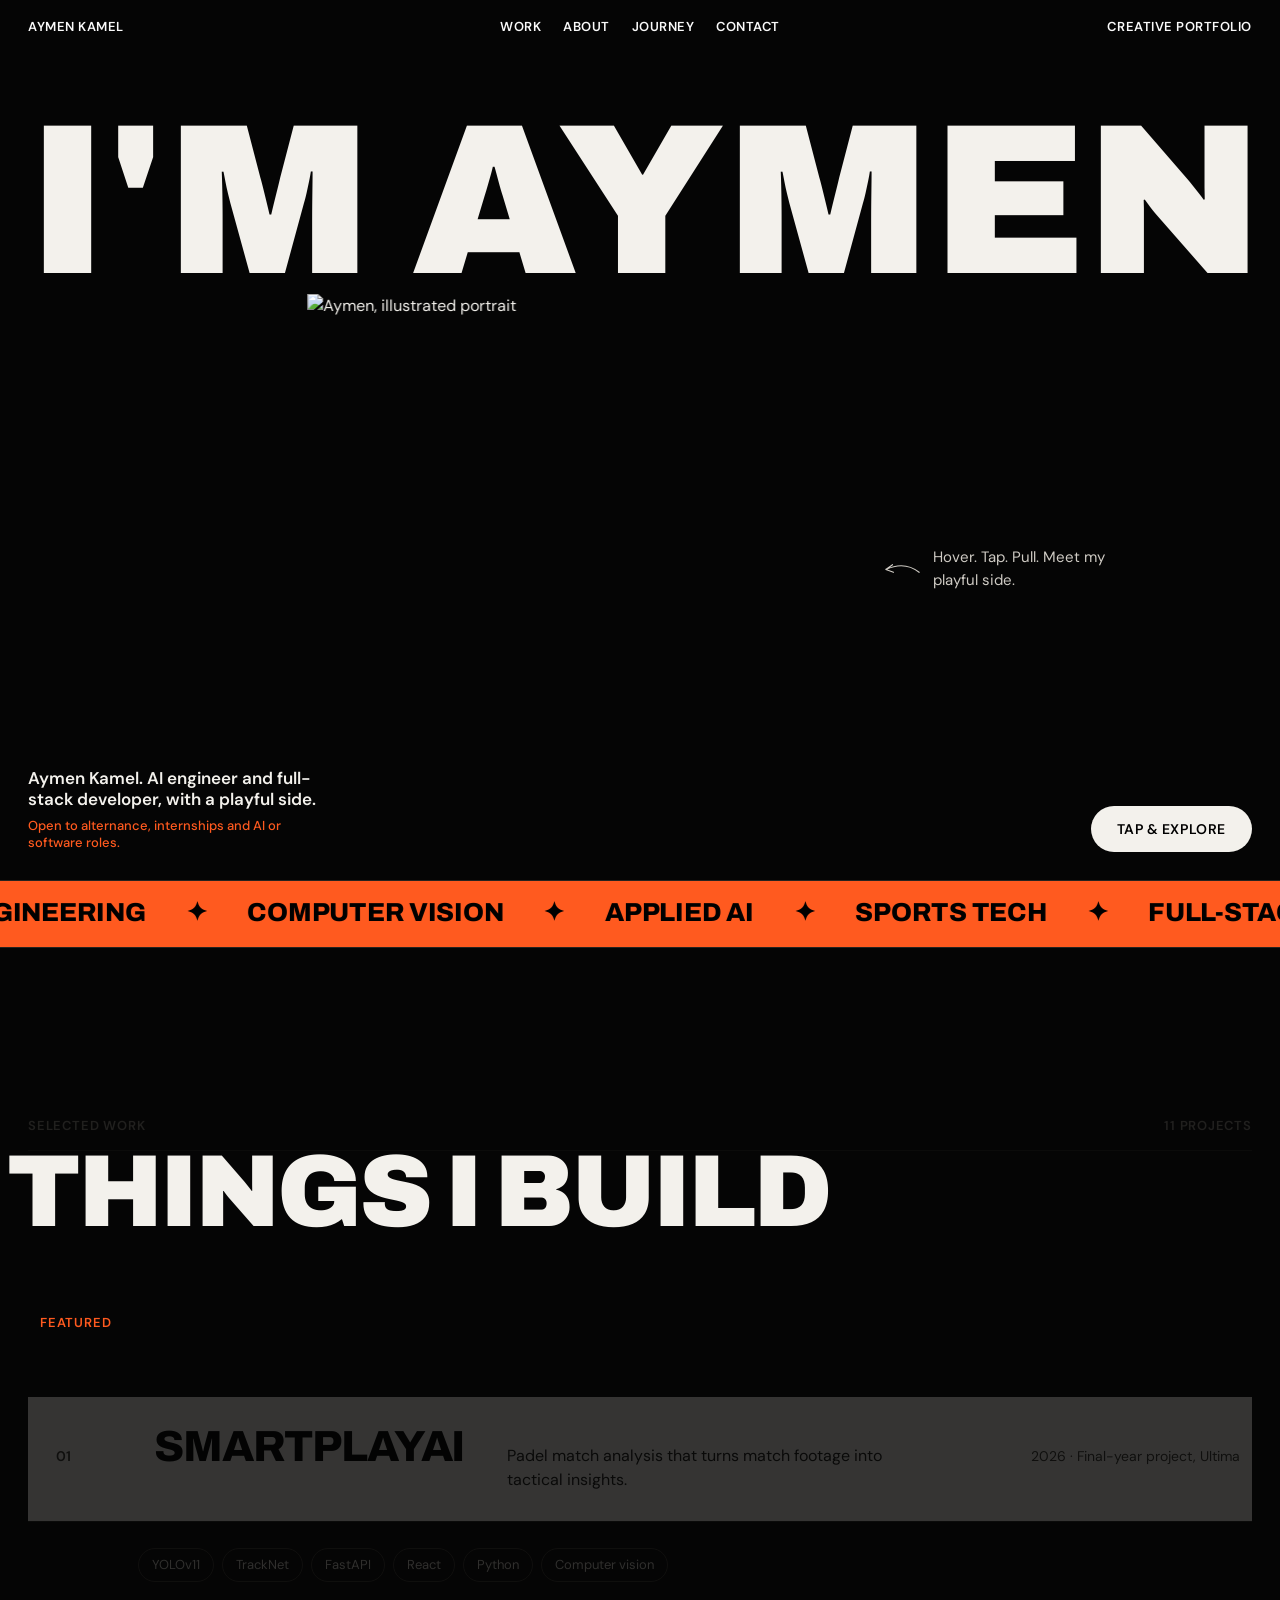
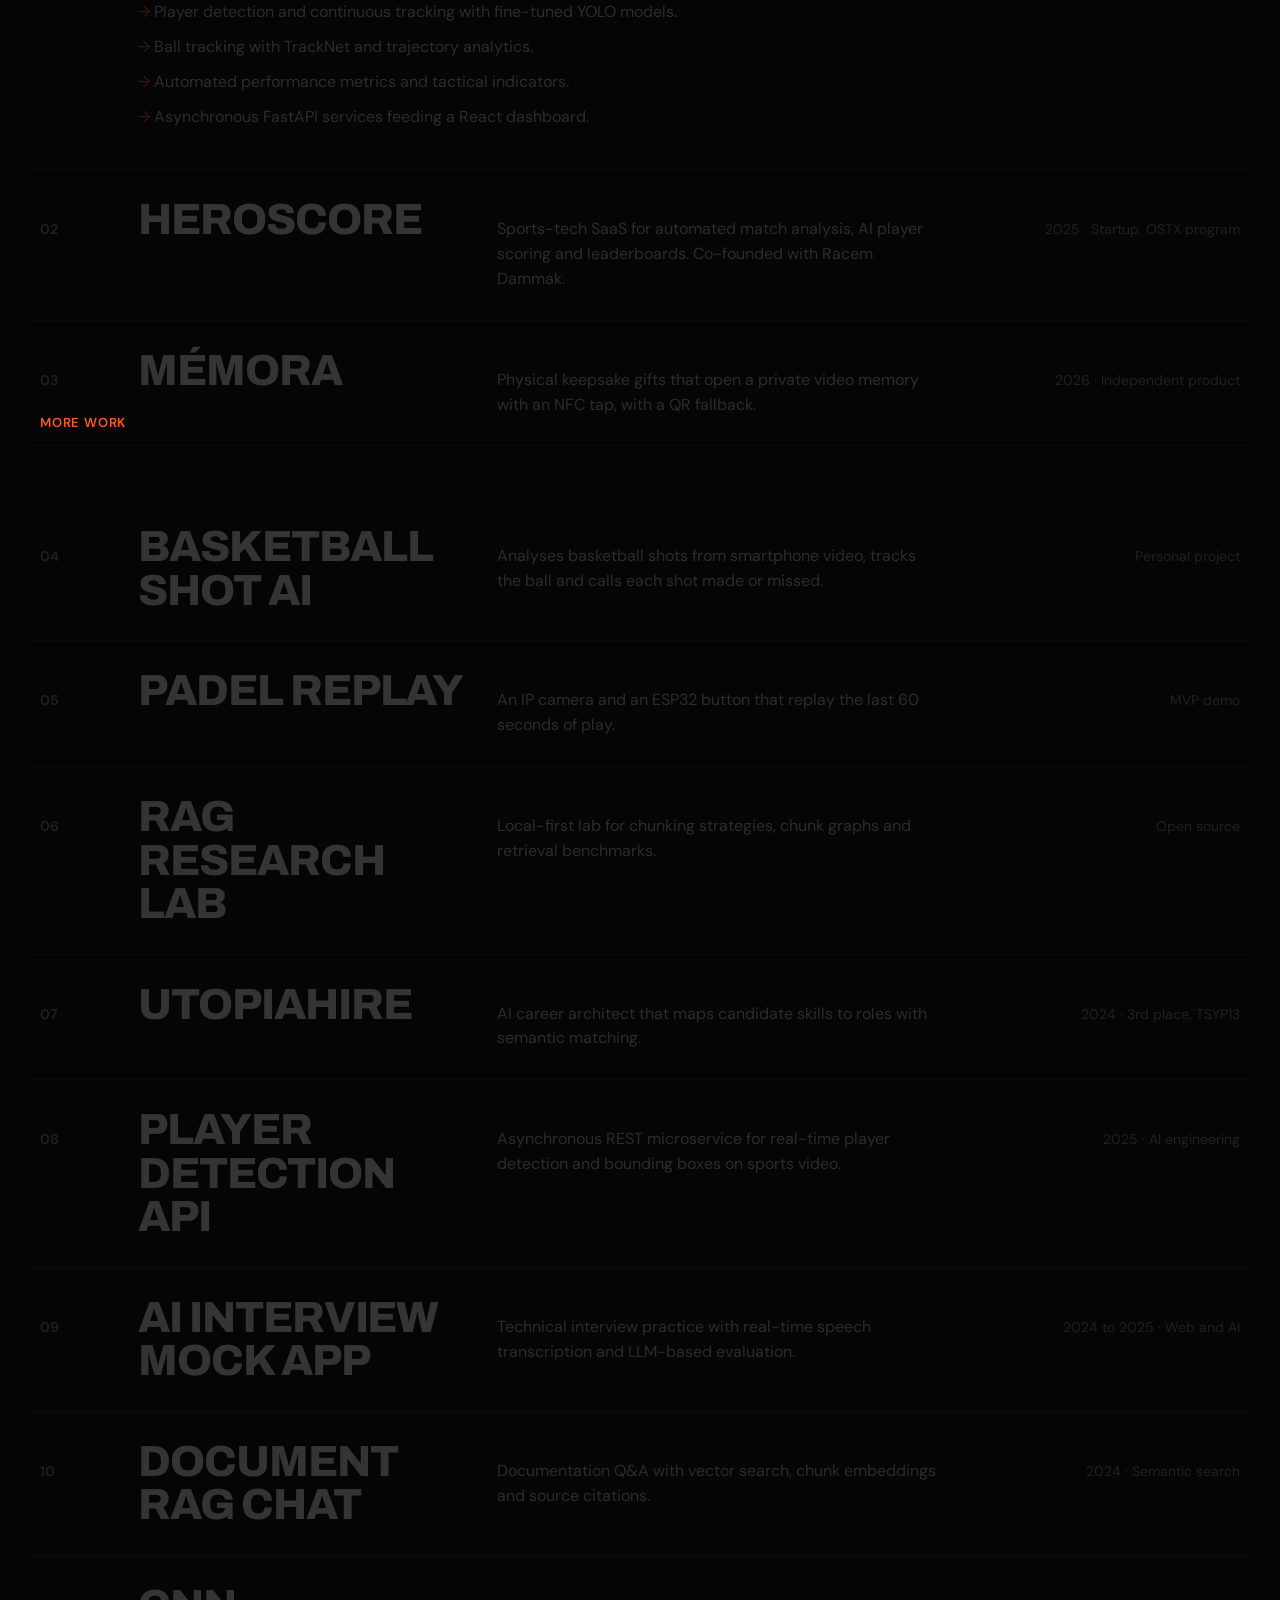
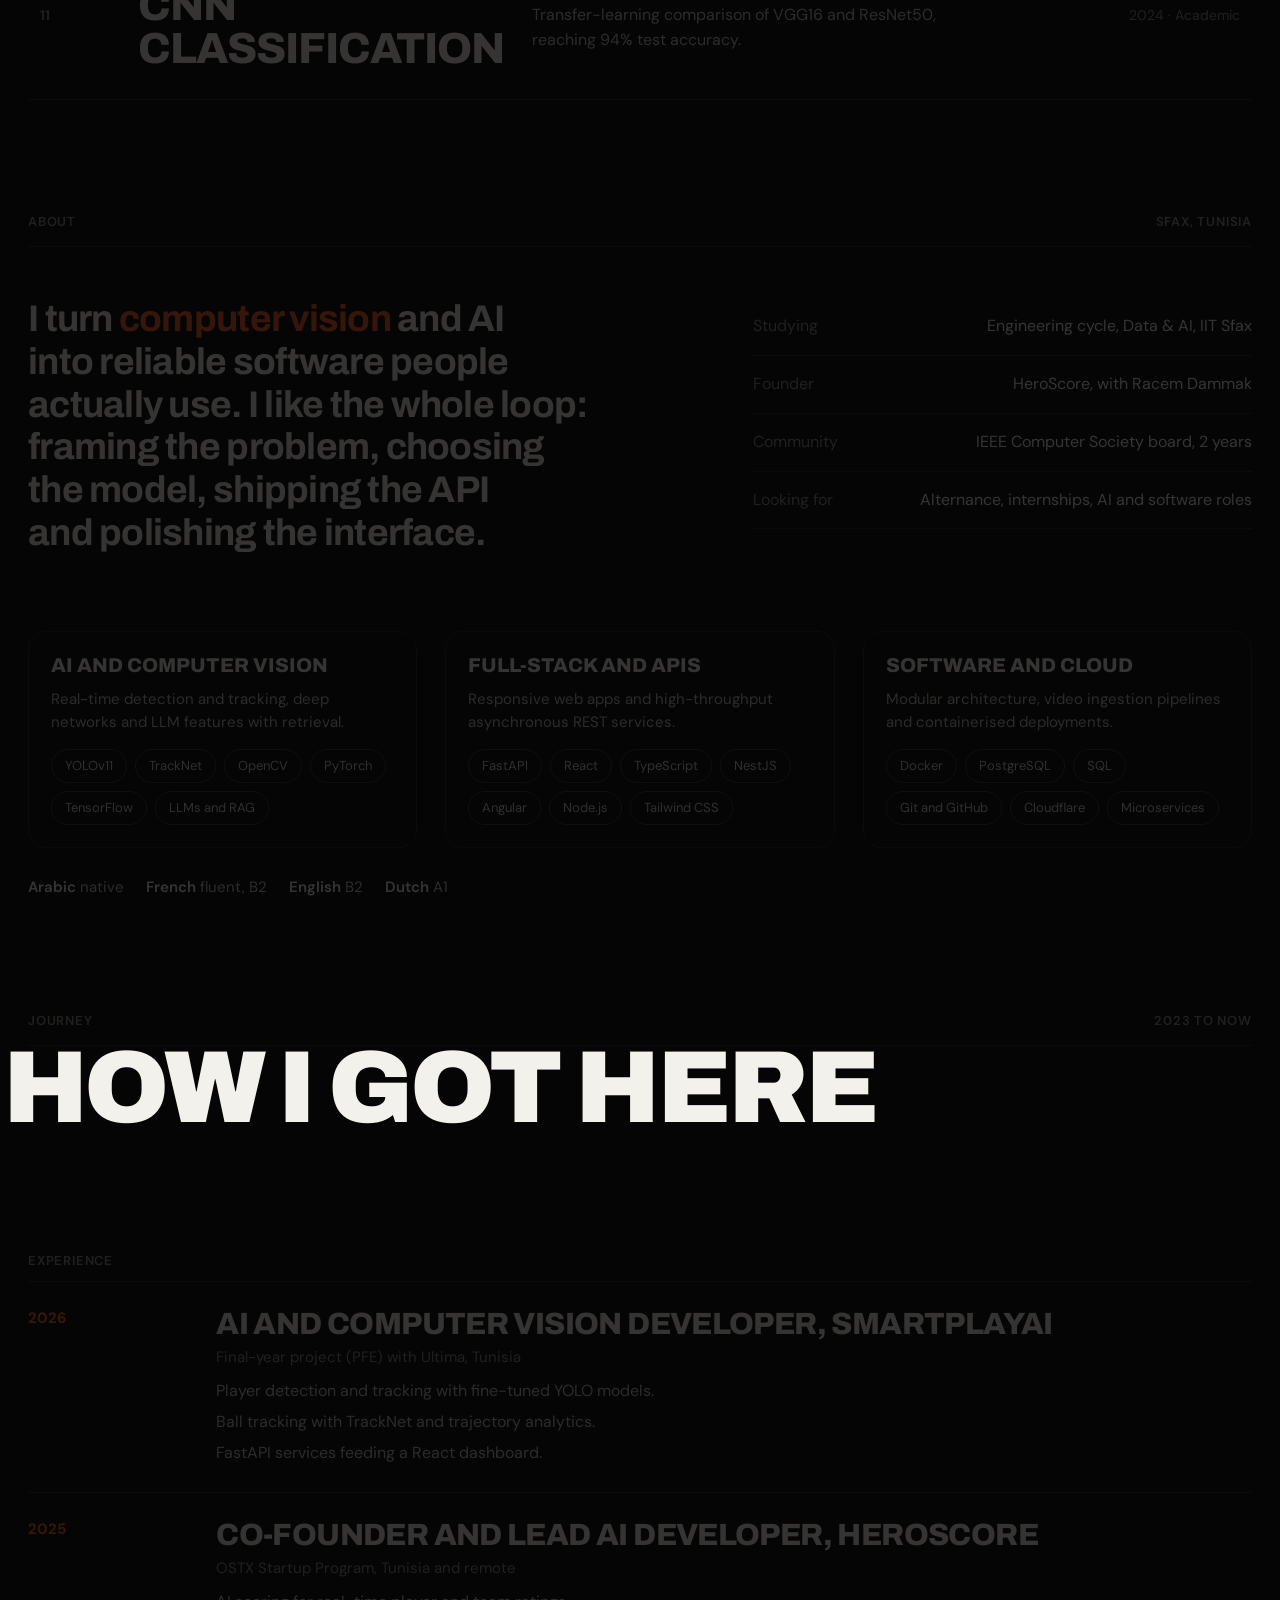
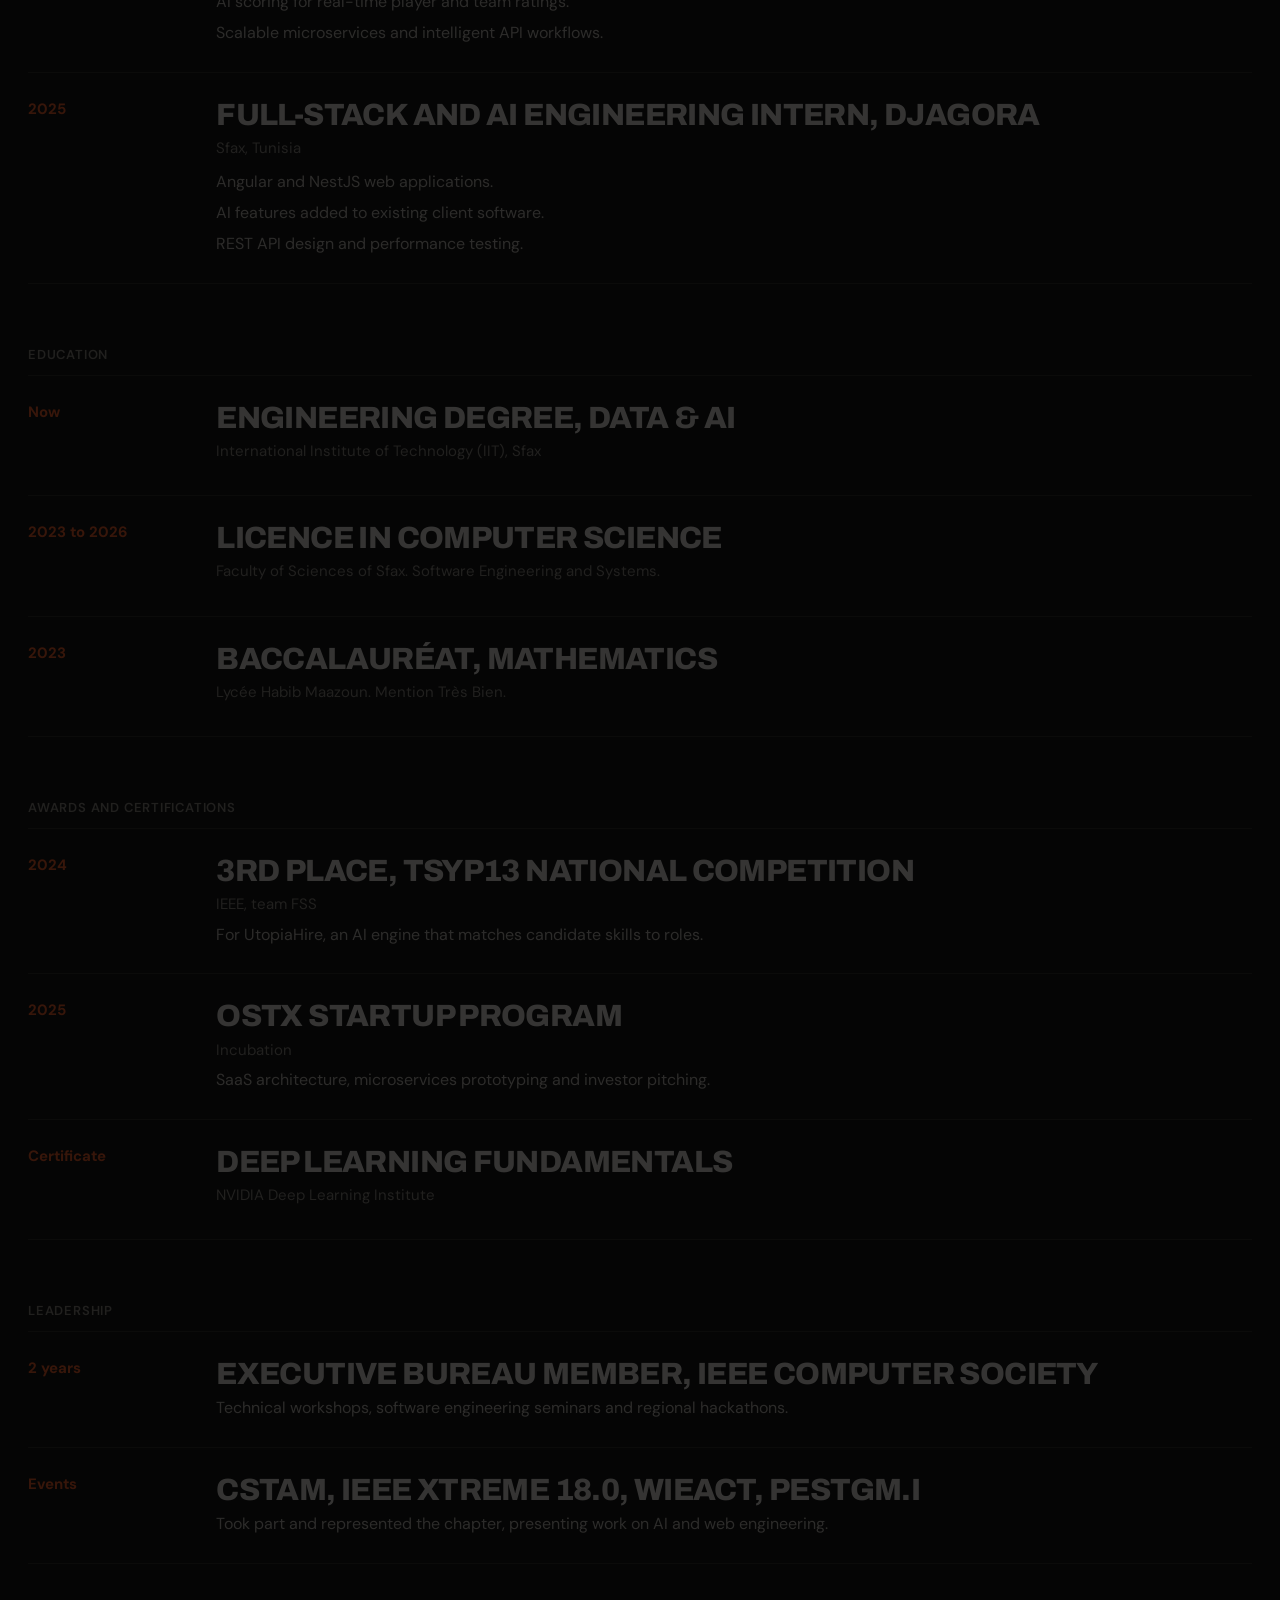
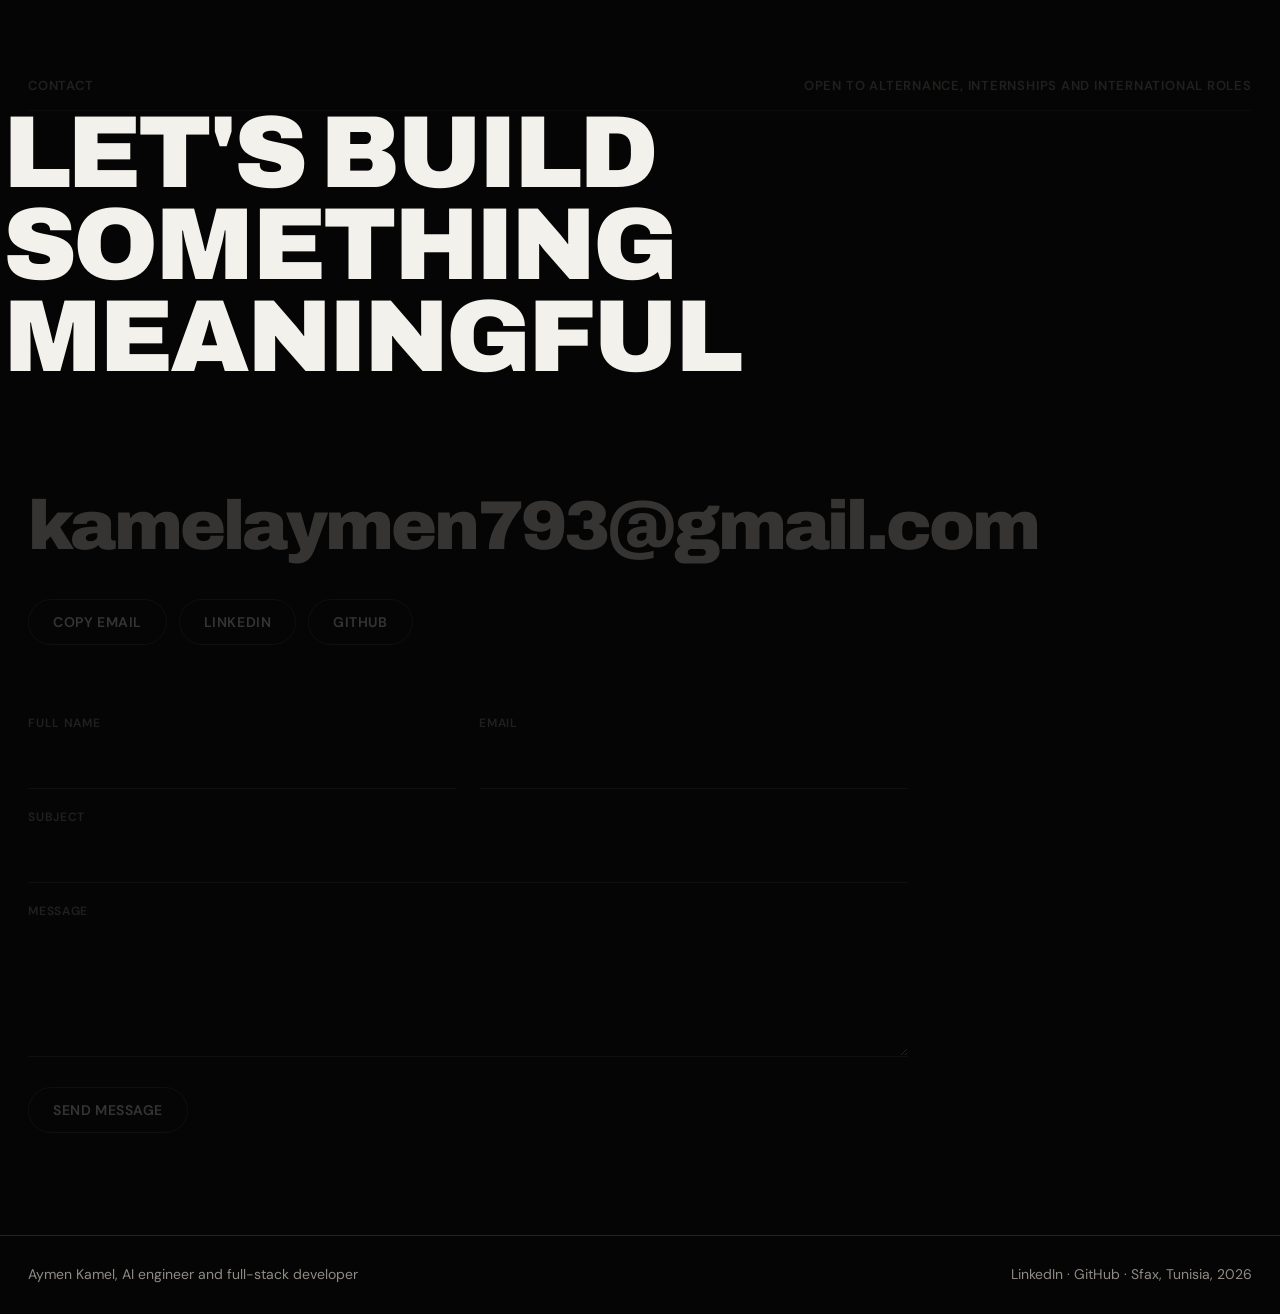
==== src/index.template.html @ 29ed162a "Add portfolio site: template, built index, assets Co-Authored-By: Claude Haiku 5.5 <noreply@anthropi" ====
<!DOCTYPE html>
<html lang="en">
<head>
<meta charset="utf-8">
<meta name="viewport" content="width=device-width, initial-scale=1">
<title>Aymen Kamel | AI Engineer and Full-Stack Developer</title>
<meta name="description" content="Aymen Kamel is an AI engineer and full-stack developer in Sfax, Tunisia. He builds computer vision systems for sport (YOLOv11, TrackNet, FastAPI) and co-founded HeroScore.">
<meta name="author" content="Aymen Kamel">
<meta name="theme-color" content="#050505">
<link rel="canonical" href="https://aymenkamel.netlify.app/">
<link rel="icon" type="image/png" href="favicon.png">
<link rel="apple-touch-icon" href="apple-touch-icon.png">
<meta property="og:type" content="website">
<meta property="og:site_name" content="Aymen Kamel">
<meta property="og:title" content="Aymen Kamel | AI Engineer and Full-Stack Developer">
<meta property="og:description" content="Computer vision and AI for sport, shipped as real software. SmartPlayAI, HeroScore, MÉMORA and more.">
<meta property="og:url" content="https://aymenkamel.netlify.app/">
<meta property="og:image" content="https://aymenkamel.netlify.app/assets/og.png">
<meta property="og:image:width" content="1200">
<meta property="og:image:height" content="630">
<meta name="twitter:card" content="summary_large_image">
<meta name="twitter:title" content="Aymen Kamel | AI Engineer and Full-Stack Developer">
<meta name="twitter:description" content="Computer vision and AI for sport, shipped as real software.">
<meta name="twitter:image" content="https://aymenkamel.netlify.app/assets/og.png">
<script type="application/ld+json">
{"@context":"https://schema.org","@type":"Person","name":"Aymen Kamel","url":"https://aymenkamel.netlify.app/","jobTitle":"AI Engineer and Full-Stack Developer","email":"kamelaymen793@gmail.com","address":{"@type":"PostalAddress","addressLocality":"Sfax","addressCountry":"TN"},"alumniOf":[{"@type":"CollegeOrUniversity","name":"International Institute of Technology, Sfax"},{"@type":"CollegeOrUniversity","name":"Faculty of Sciences of Sfax"}],"knowsAbout":["Computer vision","Deep learning","YOLO","Retrieval-augmented generation","FastAPI","React"],"sameAs":["https://github.com/aymen-kamel","https://www.linkedin.com/in/aymen-kamel-b135a3301/"]}
</script>
<link rel="preconnect" href="https://fonts.googleapis.com">
<link rel="preconnect" href="https://fonts.gstatic.com" crossorigin>
<link href="https://fonts.googleapis.com/css2?family=Archivo:wdth,wght@75..125,100..900&family=DM+Sans:wght@400;500;600&display=swap" rel="stylesheet">
<style>
/* Layout idea: one black stage. Giant name pinned to the top, portrait overlapping it and reacting to the pointer, then hard-ruled editorial rows below. */
:root{
  --bg:#050505;
  --fg:#f3f1ec;
  --mute:#8f8b84;
  --line:#25231f;
  --accent:#ff5a1f;
  --display:'Archivo','Helvetica Neue',Arial,sans-serif;
  --body:'DM Sans','Helvetica Neue',Arial,sans-serif;
  --gutter:clamp(16px,2.2vw,32px);
  color-scheme:dark;
}
*{box-sizing:border-box;margin:0;padding:0}
html{scroll-behavior:smooth;background:var(--bg)}
body{background:var(--bg);color:var(--fg);font-family:var(--body);font-size:16px;line-height:1.55;-webkit-font-smoothing:antialiased;overflow-x:hidden}
a{color:inherit;text-decoration:none}
:focus-visible{outline:2px solid var(--accent);outline-offset:3px}
::selection{background:var(--accent);color:#000}

/* top bar */
.top{position:fixed;inset:0 0 auto 0;z-index:20;display:grid;grid-template-columns:1fr auto 1fr;align-items:center;padding:20px var(--gutter);font:600 13px/1 var(--body);letter-spacing:.04em;text-transform:uppercase;mix-blend-mode:difference;color:#fff}
.top a:last-child{justify-self:end}
.top nav{display:flex;gap:22px}
.top a:hover{opacity:.6}

/* hero */
.hero{position:relative;height:clamp(620px,100svh,880px);overflow:hidden;touch-action:pan-y}
.mega{position:absolute;left:var(--gutter);right:var(--gutter);top:clamp(70px,13%,130px);z-index:1;font-family:var(--display);font-weight:900;font-stretch:100%;line-height:.82;letter-spacing:-.035em;white-space:nowrap;text-transform:uppercase;user-select:none}
.mega span{display:inline-block;font-size:15vw}
.stage{position:absolute;left:50%;bottom:-9%;z-index:2;width:clamp(340px,52vw,780px);aspect-ratio:1/1;transform:translateX(-50%);perspective:900px;cursor:grab}
.stage.dragging{cursor:grabbing}
.portrait{position:absolute;inset:0;transform-style:preserve-3d;will-change:transform;touch-action:none;transform-origin:50% 100%}
.portrait img{position:absolute;inset:0;width:100%;height:100%;object-fit:contain;object-position:center bottom;user-select:none;-webkit-user-drag:none;pointer-events:none;opacity:0}
.portrait img.on{opacity:1}
.portrait canvas{position:absolute;inset:0;width:100%;height:100%;pointer-events:none;display:none}
.portrait.gl canvas{display:block}
.portrait.gl img,.portrait.gl img.on{opacity:0}

.hint{position:absolute;z-index:3;left:calc(50% + clamp(150px,19vw,290px));top:62%;display:flex;gap:12px;align-items:center;color:#cfcbc4;font-size:15px;max-width:240px}
.hint svg{flex:none;width:38px;height:auto;stroke:#cfcbc4}
.tagline{position:absolute;z-index:3;left:var(--gutter);bottom:var(--gutter);max-width:300px;font:600 17px/1.25 var(--body)}
.cta{position:absolute;z-index:3;right:var(--gutter);bottom:var(--gutter);padding:16px 26px;border-radius:999px;background:var(--fg);color:#000;font:600 14px/1 var(--body);text-transform:uppercase;letter-spacing:.04em;transition:background .2s,transform .2s}
.cta:hover{background:var(--accent);transform:translateY(-2px)}


/* marquee */
.marquee{border-block:1px solid var(--line);overflow:hidden;white-space:nowrap;padding:18px 0;background:var(--accent);color:#000}
.marquee div{display:inline-flex;gap:40px;padding-right:40px;animation:slide 32s linear infinite;font:800 26px/1 var(--display);text-transform:uppercase;letter-spacing:-.01em}
.marquee i{font-style:normal}
@keyframes slide{to{transform:translateX(-50%)}}

/* sections */
section.block{padding:clamp(64px,9vw,130px) var(--gutter)}
.label{display:flex;justify-content:space-between;gap:20px;padding-bottom:18px;border-bottom:1px solid var(--line);font:600 13px/1 var(--body);letter-spacing:.06em;text-transform:uppercase;color:var(--mute)}
h2{font:900 clamp(40px,8vw,120px)/.9 var(--display);letter-spacing:-.03em;text-transform:uppercase;text-wrap:balance;margin:clamp(28px,4vw,56px) 0}

/* work */
.row{display:grid;grid-template-columns:70px 1.2fr 1.6fr 1fr;gap:var(--gutter);align-items:baseline;padding:28px 12px;border-bottom:1px solid var(--line);transition:background .25s,color .25s,padding .25s}
.row:hover{background:var(--fg);color:#000;padding-left:28px}
.row .n{font:600 14px var(--body);color:var(--mute);font-variant-numeric:tabular-nums}
.row:hover .n,.row:hover .tags{color:#3b3832}
.row h3{font:800 clamp(26px,3.4vw,52px)/1 var(--display);letter-spacing:-.025em;text-transform:uppercase}
.row p{color:#c8c4bc;max-width:52ch}
.row:hover p{color:#1b1a17}
.tags{color:var(--mute);font-size:14px;text-align:right}

/* about */
.about{display:grid;grid-template-columns:1.3fr 1fr;gap:clamp(32px,6vw,100px)}
.about .lead{font:700 clamp(24px,2.9vw,42px)/1.15 var(--display);letter-spacing:-.02em;text-wrap:balance}
.about .lead em{font-style:normal;color:var(--accent)}
.facts{display:grid;gap:0;align-content:start}
.facts div{display:flex;justify-content:space-between;gap:20px;padding:16px 0;border-bottom:1px solid var(--line)}
.facts dt{color:var(--mute)}
.facts dd{text-align:right}
.skills{display:grid;grid-template-columns:repeat(3,1fr);gap:var(--gutter);margin-top:clamp(40px,6vw,80px)}
.skill{padding:22px;border:1px solid var(--line);border-radius:18px;transition:border-color .2s,transform .2s}
.skill:hover{border-color:var(--accent);transform:translateY(-4px)}
.skill h4{font:800 20px/1.1 var(--display);text-transform:uppercase;margin-bottom:12px}
.skill ul{list-style:none;color:#c8c4bc;font-size:15px;display:grid;gap:4px}

/* timeline */
.tl div{display:grid;grid-template-columns:160px 1fr;gap:var(--gutter);padding:26px 0;border-bottom:1px solid var(--line)}
.tl time{font:700 15px var(--body);color:var(--accent)}
.tl h3{font:800 clamp(22px,2.4vw,34px)/1.05 var(--display);text-transform:uppercase;letter-spacing:-.02em;margin-bottom:6px}
.tl p{color:#c8c4bc;max-width:60ch}

/* contact */
.contact{text-align:left}
.mail{display:block;font:900 5.4vw/1.05 var(--display);letter-spacing:-.04em;overflow-wrap:anywhere;transition:color .2s}
.mail:hover{color:var(--accent)}
.actions{display:flex;flex-wrap:wrap;gap:12px;margin-top:36px}
.btn{padding:15px 24px;border-radius:999px;border:1px solid #3a3730;background:transparent;color:var(--fg);font:600 14px/1 var(--body);text-transform:uppercase;letter-spacing:.04em;cursor:pointer;transition:background .2s,color .2s,border-color .2s}
.btn:hover{background:var(--fg);color:#000;border-color:var(--fg)}
footer{display:flex;justify-content:space-between;gap:20px;flex-wrap:wrap;padding:28px var(--gutter);border-top:1px solid var(--line);color:var(--mute);font-size:14px}


/* scroll motion */
.progress{position:fixed;left:0;top:0;z-index:40;width:100%;height:3px;background:var(--accent);transform-origin:0 50%;transform:scaleX(0);pointer-events:none}
.marquee.js div{animation:none;will-change:transform}
.mega,.stage,.tagline,.hint,.cta{will-change:translate,opacity}

/* project case studies */
summary{list-style:none;cursor:pointer;display:block}
summary::-webkit-details-marker{display:none}
.proj[open] .row{background:var(--fg);color:#000;padding-left:28px}
.proj[open] .row .n,.proj[open] .row .tags{color:#3b3832}
.proj[open] .row p{color:#1b1a17}
summary:focus-visible .row{outline:2px solid var(--accent);outline-offset:-2px}
.panel{display:grid;gap:18px;padding:26px 12px 40px calc(70px + var(--gutter) + 12px);border-bottom:1px solid var(--line)}
.panel ul{list-style:none;display:grid;gap:10px;max-width:66ch;color:#c8c4bc}
.panel li::before{content:"\2192\00a0";color:var(--accent)}
.chips{display:flex;flex-wrap:wrap;gap:8px}
.chip{display:inline-block;padding:6px 13px;border:1px solid #3a3730;border-radius:999px;font-size:13px;color:#d9d5cd}
.skill .chips{margin-top:6px}
.skill p{color:#c8c4bc;font-size:15px;margin-bottom:14px}
.avail{display:block;margin-top:8px;font:500 13px/1.3 var(--body);color:var(--accent)}
.grp{padding:26px 12px 12px;font:600 13px/1 var(--body);letter-spacing:.06em;text-transform:uppercase;color:var(--accent)}
.skip{position:absolute;left:-999px;top:8px;z-index:50;padding:10px 14px;background:var(--fg);color:#000;border-radius:8px}
.skip:focus{left:8px}
.noscript-work{list-style:none;padding:0 var(--gutter);display:grid;gap:14px;color:#c8c4bc;margin-top:28px}

/* journey groups */
.group{margin-top:clamp(36px,5vw,64px)}
.group h3.gh{font:600 13px/1 var(--body);letter-spacing:.06em;text-transform:uppercase;color:var(--mute);padding-bottom:14px;border-bottom:1px solid var(--line)}
.tl ul{list-style:none;display:grid;gap:6px;margin-top:10px;color:#c8c4bc;max-width:64ch}
.tl .where{color:var(--mute);font-size:15px;margin-bottom:6px}
.langs{display:flex;flex-wrap:wrap;gap:8px 22px;margin-top:28px;color:#c8c4bc;font-size:15px}
.langs b{color:var(--fg);font-weight:600}

/* contact form */
.form{display:grid;grid-template-columns:1fr 1fr;gap:22px;margin-top:clamp(40px,6vw,72px);max-width:880px}
.form .full{grid-column:1/-1}
.form label{display:block;font:600 12px/1 var(--body);letter-spacing:.06em;text-transform:uppercase;color:var(--mute);margin-bottom:10px}
.form input,.form textarea{width:100%;padding:12px 0;background:transparent;border:0;border-bottom:1px solid #3a3730;border-radius:0;color:var(--fg);font:400 18px/1.4 var(--body)}
.form input:focus,.form textarea:focus{outline:none;border-color:var(--accent)}
.form textarea{min-height:130px;resize:vertical}
.form .status{min-height:1.4em;color:var(--mute);font-size:15px}
.form button{cursor:pointer}

@media (max-width:900px){
  .row{grid-template-columns:44px 1fr;row-gap:8px}
  .row p,.row .tags{grid-column:2;text-align:left}
  .about{grid-template-columns:1fr}
  .skills{grid-template-columns:1fr}
  .panel{padding-left:12px}
  .form{grid-template-columns:1fr}
  .hint{display:none}
  .top nav{display:none}
  .top{grid-template-columns:1fr auto}
}
@media (max-width:560px){
  .skills{grid-template-columns:1fr}
  .tl div{grid-template-columns:1fr;gap:6px}
  .stage{width:112vw;bottom:-6%}
  .tagline{top:178px;bottom:auto;right:var(--gutter);max-width:none;font-size:15px}
  .avail{font-size:12px}
  .cta{padding:13px 18px}
}
@media (prefers-reduced-motion:reduce){
  html{scroll-behavior:auto}
  .marquee div{animation:none}
}

.fun-bit{position:fixed;left:0;top:0;pointer-events:none;z-index:99;will-change:transform,opacity;font-size:28px}
.fun-toast{position:fixed;left:50%;bottom:28px;transform:translate(-50%,20px);background:#fff;color:#000;font:700 14px var(--display,sans-serif);padding:10px 18px;border-radius:99px;opacity:0;transition:.35s;z-index:100;pointer-events:none}
.fun-toast.on{opacity:1;transform:translate(-50%,0)}
@media (prefers-reduced-motion:reduce){.fun-bit{display:none}}
</style>
</head>
<body>
<a class="skip" href="#work">Skip to content</a>
<div class="progress" id="progress" aria-hidden="true"></div>

<header class="top">
  <a href="#hero">Aymen Kamel</a>
  <nav aria-label="Sections"><a href="#work">Work</a><a href="#about">About</a><a href="#path">Journey</a><a href="#contact">Contact</a></nav>
  <a href="#contact">Creative portfolio</a>
</header>

<section class="hero" id="hero" aria-label="Introduction">
  <h1 class="mega" id="mega" aria-label="I'm Aymen"><span id="megaText">I'M AYMEN</span></h1>

  <div class="stage" id="stage">
    <div class="portrait" id="portrait" data-state="base">
      <img data-f="base" class="on" alt="Aymen, illustrated portrait" src="__base__">
      <img data-f="smile" alt="" src="__smile__">
      <img data-f="hovered" alt="" src="__hovered__">
      <img data-f="held" alt="" src="__held__">
      <img data-f="pulled" alt="" src="__pulled__">
      <img data-f="dazed" alt="" src="__dazed__">
      <img data-f="fedUp" alt="" src="__fedUp__">
      <canvas id="gl" aria-hidden="true"></canvas>
    </div>
  </div>

  <div class="hint" aria-hidden="true">
    <svg viewBox="0 0 40 20" fill="none" stroke-width="1.2" stroke-linecap="round"><path d="M38 14c-10-8-22-9-35-3M3 11l7-5M3 11l8 3"/></svg>
    <span>Hover. Tap. Pull. Meet my playful side.</span>
  </div>

  <p class="tagline">Aymen Kamel. AI engineer and full-stack developer, with a playful side.<span class="avail">Open to alternance, internships and AI or software roles.</span></p>
  <a class="cta" href="#work">Tap &amp; explore</a>
</section>

<div class="marquee" aria-hidden="true">
  <div>
    <span>Computer vision</span><i>✦</i><span>Applied AI</span><i>✦</i><span>Sports tech</span><i>✦</i><span>Full-stack</span><i>✦</i><span>Data &amp; AI engineering</span><i>✦</i>
    <span>Computer vision</span><i>✦</i><span>Applied AI</span><i>✦</i><span>Sports tech</span><i>✦</i><span>Full-stack</span><i>✦</i><span>Data &amp; AI engineering</span><i>✦</i>
  </div>
</div>

<section class="block" id="work">
  <div class="label"><span>Selected work</span><span id="count">11 projects</span></div>
  <h2>Things I build</h2>
  <div id="rows"></div>
  <noscript>
    <ul class="noscript-work">
      <li><strong>SmartPlayAI</strong>: padel match analysis with YOLOv11, TrackNet and FastAPI.</li>
      <li><strong>HeroScore</strong>: sports-tech SaaS for AI player scoring and leaderboards. Co-founded.</li>
      <li><strong>MÉMORA</strong>: keepsake gifts that open a private video memory with an NFC tap.</li>
      <li><strong>Basketball Shot AI</strong>: shot detection and ball tracking from smartphone video.</li>
      <li><strong>Padel Replay</strong>: IP camera and ESP32 button that replay the last 60 seconds of play.</li>
      <li><strong>RAG Research Lab</strong>: chunking strategies and retrieval benchmarks.</li>
      <li><strong>UtopiaHire</strong>: AI career architect with semantic skill matching (3rd place, TSYP13).</li>
      <li><strong>Player Detection API</strong>: asynchronous REST service for player detection on sports video.</li>
      <li><strong>AI Interview Mock App</strong>: interview practice with speech transcription and LLM evaluation.</li>
      <li><strong>Document RAG Chat</strong>: documentation Q&amp;A with vector search and citations.</li>
      <li><strong>CNN Classification</strong>: VGG16 vs ResNet50 transfer learning, 94% test accuracy.</li>
    </ul>
  </noscript>
</section>

<section class="block" id="about" style="padding-top:0">
  <div class="label"><span>About</span><span>Sfax, Tunisia</span></div>
  <div class="about" style="margin-top:clamp(28px,4vw,56px)">
    <p class="lead">I turn <em>computer vision</em> and AI into reliable software people actually use. I like the whole loop: framing the problem, choosing the model, shipping the API and polishing the interface.</p>
    <dl class="facts">
      <div><dt>Studying</dt><dd>Engineering cycle, Data &amp; AI, IIT Sfax</dd></div>
      <div><dt>Founder</dt><dd>HeroScore, with Racem Dammak</dd></div>
      <div><dt>Community</dt><dd>IEEE Computer Society board, 2 years</dd></div>
      <div><dt>Looking for</dt><dd>Alternance, internships, AI and software roles</dd></div>
    </dl>
  </div>
  <div class="skills">
    <div class="skill"><h4>AI and computer vision</h4><p>Real-time detection and tracking, deep networks and LLM features with retrieval.</p><div class="chips"><span class="chip">YOLOv11</span><span class="chip">TrackNet</span><span class="chip">OpenCV</span><span class="chip">PyTorch</span><span class="chip">TensorFlow</span><span class="chip">LLMs and RAG</span></div></div>
    <div class="skill"><h4>Full-stack and APIs</h4><p>Responsive web apps and high-throughput asynchronous REST services.</p><div class="chips"><span class="chip">FastAPI</span><span class="chip">React</span><span class="chip">TypeScript</span><span class="chip">NestJS</span><span class="chip">Angular</span><span class="chip">Node.js</span><span class="chip">Tailwind CSS</span></div></div>
    <div class="skill"><h4>Software and cloud</h4><p>Modular architecture, video ingestion pipelines and containerised deployments.</p><div class="chips"><span class="chip">Docker</span><span class="chip">PostgreSQL</span><span class="chip">SQL</span><span class="chip">Git and GitHub</span><span class="chip">Cloudflare</span><span class="chip">Microservices</span></div></div>
  </div>
  <p class="langs"><span><b>Arabic</b> native</span><span><b>French</b> fluent, B2</span><span><b>English</b> B2</span><span><b>Dutch</b> A1</span></p>
</section>

<section class="block" id="path" style="padding-top:0">
  <div class="label"><span>Journey</span><span>2023 to now</span></div>
  <h2>How I got here</h2>

  <div class="group"><h3 class="gh">Experience</h3>
    <div class="tl">
      <div><time>2026</time><article><h3>AI and computer vision developer, SmartPlayAI</h3><p class="where">Final-year project (PFE) with Ultima, Tunisia</p><ul><li>Player detection and tracking with fine-tuned YOLO models.</li><li>Ball tracking with TrackNet and trajectory analytics.</li><li>FastAPI services feeding a React dashboard.</li></ul></article></div>
      <div><time>2025</time><article><h3>Co-founder and lead AI developer, HeroScore</h3><p class="where">OSTX Startup Program, Tunisia and remote</p><ul><li>AI scoring for real-time player and team ratings.</li><li>Scalable microservices and intelligent API workflows.</li></ul></article></div>
      <div><time>2025</time><article><h3>Full-stack and AI engineering intern, Djagora</h3><p class="where">Sfax, Tunisia</p><ul><li>Angular and NestJS web applications.</li><li>AI features added to existing client software.</li><li>REST API design and performance testing.</li></ul></article></div>
    </div>
  </div>

  <div class="group"><h3 class="gh">Education</h3>
    <div class="tl">
      <div><time>Now</time><article><h3>Engineering degree, Data &amp; AI</h3><p class="where">International Institute of Technology (IIT), Sfax</p></article></div>
      <div><time>2023 to 2026</time><article><h3>Licence in Computer Science</h3><p class="where">Faculty of Sciences of Sfax. Software Engineering and Systems.</p></article></div>
      <div><time>2023</time><article><h3>Baccalauréat, Mathematics</h3><p class="where">Lycée Habib Maazoun. Mention Très Bien.</p></article></div>
    </div>
  </div>

  <div class="group"><h3 class="gh">Awards and certifications</h3>
    <div class="tl">
      <div><time>2024</time><article><h3>3rd place, TSYP13 national competition</h3><p class="where">IEEE, team FSS</p><p>For UtopiaHire, an AI engine that matches candidate skills to roles.</p></article></div>
      <div><time>2025</time><article><h3>OSTX Startup Program</h3><p class="where">Incubation</p><p>SaaS architecture, microservices prototyping and investor pitching.</p></article></div>
      <div><time>Certificate</time><article><h3>Deep Learning Fundamentals</h3><p class="where">NVIDIA Deep Learning Institute</p></article></div>
    </div>
  </div>

  <div class="group"><h3 class="gh">Leadership</h3>
    <div class="tl">
      <div><time>2 years</time><article><h3>Executive bureau member, IEEE Computer Society</h3><p>Technical workshops, software engineering seminars and regional hackathons.</p></article></div>
      <div><time>Events</time><article><h3>CSTAM, IEEE Xtreme 18.0, WiEAct, PESTGM.i</h3><p>Took part and represented the chapter, presenting work on AI and web engineering.</p></article></div>
    </div>
  </div>
</section>

<section class="block contact" id="contact" style="padding-top:0">
  <div class="label"><span>Contact</span><span>Open to alternance, internships and international roles</span></div>
  <h2>Let's build something meaningful</h2>
  <a class="mail" id="mail" href="mailto:kamelaymen793@gmail.com">kamelaymen793@gmail.com</a>
  <div class="actions">
    <button class="btn" id="copy" type="button">Copy email</button>
    <a class="btn" href="https://www.linkedin.com/in/aymen-kamel-b135a3301/" rel="noopener">LinkedIn</a>
    <a class="btn" href="https://github.com/aymen-kamel" rel="noopener">GitHub</a>
  </div>

  <form class="form" id="form" name="contact" method="POST" action="/" data-netlify="true" netlify-honeypot="bot-field">
    <input type="hidden" name="form-name" value="contact">
    <p hidden><label>Leave this empty <input name="bot-field" tabindex="-1" autocomplete="off"></label></p>
    <div><label for="f-name">Full name</label><input id="f-name" name="name" required autocomplete="name"></div>
    <div><label for="f-email">Email</label><input id="f-email" name="email" type="email" required autocomplete="email"></div>
    <div class="full"><label for="f-subject">Subject</label><input id="f-subject" name="subject"></div>
    <div class="full"><label for="f-msg">Message</label><textarea id="f-msg" name="message" required></textarea></div>
    <div class="full"><button class="btn" type="submit">Send message</button></div>
    <p class="status full" id="status" role="status" aria-live="polite"></p>
  </form>
</section>

<footer><span>Aymen Kamel, AI engineer and full-stack developer</span><span><a href="https://www.linkedin.com/in/aymen-kamel-b135a3301/" rel="noopener">LinkedIn</a> · <a href="https://github.com/aymen-kamel" rel="noopener">GitHub</a> · Sfax, Tunisia, 2026</span></footer>

<script>
(function(){
  var reduce = window.matchMedia('(prefers-reduced-motion: reduce)').matches;

  /* ---- content ---- */
  var projects = [
    {n:"SmartPlayAI", t:"2026 · Final-year project, Ultima", d:"Padel match analysis that turns match footage into tactical insights.", open:true,
     chips:["YOLOv11","TrackNet","FastAPI","React","Python","Computer vision"],
     pts:["Player detection and continuous tracking with fine-tuned YOLO models.","Ball tracking with TrackNet and trajectory analytics.","Automated performance metrics and tactical indicators.","Asynchronous FastAPI services feeding a React dashboard."]},
    {n:"HeroScore", t:"2025 · Startup, OSTX program", d:"Sports-tech SaaS for automated match analysis, AI player scoring and leaderboards. Co-founded with Racem Dammak.",
     chips:["SaaS","Microservices","Python","Machine learning"],
     pts:["AI scoring algorithms for real-time player and team ratings.","Scalable microservices and intelligent API workflows."]},
    {n:"MÉMORA", t:"2026 · Independent product", d:"Physical keepsake gifts that open a private video memory with an NFC tap, with a QR fallback.",
     chips:["Full-stack","Cloud video","NFC hardware","Product design","UX/UI"],
     pts:["Photographs and private video memories joined through NFC-enabled products.","In active prototyping."],
     links:[{l:"memora.tn",u:"https://memora.tn"},{l:"Web app",u:"https://memora-digital-story.vercel.app/"}]},
    {n:"Basketball Shot AI", t:"Personal project", d:"Analyses basketball shots from smartphone video, tracks the ball and calls each shot made or missed.",
     chips:["YOLO","Ball tracking","Computer vision"]},
    {n:"Padel Replay", t:"MVP demo", d:"An IP camera and an ESP32 button that replay the last 60 seconds of play.",
     chips:["ESP32","IP camera","Video pipeline"]},
    {n:"RAG Research Lab", t:"Open source", d:"Local-first lab for chunking strategies, chunk graphs and retrieval benchmarks.",
     chips:["RAG","Chunking","Benchmarking"]},
    {n:"UtopiaHire", t:"2024 · 3rd place, TSYP13", d:"AI career architect that maps candidate skills to roles with semantic matching.",
     chips:["LLM","Semantic matching","Talent sourcing"]},
    {n:"Player Detection API", t:"2025 · AI engineering", d:"Asynchronous REST microservice for real-time player detection and bounding boxes on sports video.",
     chips:["YOLOv11","FastAPI","OpenCV"]},
    {n:"AI Interview Mock App", t:"2024 to 2025 · Web and AI", d:"Technical interview practice with real-time speech transcription and LLM-based evaluation.",
     chips:["LLM","Speech-to-text","React"]},
    {n:"Document RAG Chat", t:"2024 · Semantic search", d:"Documentation Q&A with vector search, chunk embeddings and source citations.",
     chips:["RAG","Vector search","LLM"]},
    {n:"CNN Classification", t:"2024 · Academic", d:"Transfer-learning comparison of VGG16 and ResNet50, reaching 94% test accuracy.",
     chips:["TensorFlow","Transfer learning","Deep learning"]}
  ];
  var rows = document.getElementById('rows');
  document.getElementById('count').textContent = projects.length + ' projects';
  projects.forEach(function(p, i){
    var det = document.createElement('details');
    det.className = 'proj';
    if(p.open) det.open = true;
    var sum = document.createElement('summary');
    var row = document.createElement('div');
    row.className = 'row';
    var n = document.createElement('span'); n.className = 'n'; n.textContent = String(i + 1).padStart(2, '0');
    var h = document.createElement('h3'); h.textContent = p.n;
    var d = document.createElement('p'); d.textContent = p.d;
    var t = document.createElement('span'); t.className = 'tags'; t.textContent = p.t;
    row.append(n, h, d, t); sum.appendChild(row); det.appendChild(sum);
    var panel = document.createElement('div'); panel.className = 'panel';
    var chips = document.createElement('div'); chips.className = 'chips';
    p.chips.forEach(function(c){ var s = document.createElement('span'); s.className = 'chip'; s.textContent = c; chips.appendChild(s); });
    panel.appendChild(chips);
    if(p.pts){
      var ul = document.createElement('ul');
      p.pts.forEach(function(x){ var li = document.createElement('li'); li.textContent = x; ul.appendChild(li); });
      panel.appendChild(ul);
    }
    if(p.links){
      var lw = document.createElement('div'); lw.className = 'chips';
      p.links.forEach(function(k){ var a = document.createElement('a'); a.className = 'btn'; a.href = k.u; a.rel = 'noopener'; a.textContent = k.l + ' \u2197'; lw.appendChild(a); });
      panel.appendChild(lw);
    }
    det.appendChild(panel);
    if(i === 0 || i === 3){
      var g = document.createElement('p'); g.className = 'grp'; g.textContent = i === 0 ? 'Featured' : 'More work'; rows.appendChild(g);
    }
    rows.appendChild(det);
  });

  /* ---- fit the giant headline to the screen width ---- */
  var mega = document.getElementById('mega'), megaText = document.getElementById('megaText');
  function fit(){
    megaText.style.fontSize = '100px';
    var w = mega.clientWidth, tw = megaText.getBoundingClientRect().width;
    if(tw > 0) megaText.style.fontSize = (100 * w / tw) + 'px';
  }
  fit();
  window.addEventListener('resize', fit);
  if(document.fonts && document.fonts.ready) document.fonts.ready.then(fit);

  /* ---- portrait: tilt, expressions, pull ----
     base      resting
     smile     pointer over the face, or over "Tap & explore"
     hovered   pointer stays on the face for a while
     held      mouse or finger pressed
     pulled    dragged away from rest
     dazed     just let go after a pull
     fedUp     third pull in a row
  */
  var hero = document.getElementById('hero'), stage = document.getElementById('stage'), portrait = document.getElementById('portrait');
  var cta = document.querySelector('.cta');
  var imgs = {};
  Array.prototype.forEach.call(portrait.querySelectorAll('img'), function(i){ imgs[i.dataset.f] = i; });
  var tgt = {rx:0, ry:0, tx:0}, cur = {rx:0, ry:0, tx:0};
  var pull = {x:0, y:0, vx:0, vy:0, drag:false, sx:0, sy:0, moved:false, gu:.5, gv:.4};
  var over = false, ctaOver = false, lock = null, annoy = null, pulls = 0, pullTimer = null, current = 'base';

  function show(name){
    if(name === current) return;
    imgs[current].classList.remove('on');
    imgs[name].classList.add('on');
    current = name;
    portrait.dataset.state = name;
  }
  function rest(){
    if(pull.drag) return;
    if(lock) return;
    show(over ? (annoy === 'done' ? 'hovered' : 'smile') : ctaOver ? 'smile' : 'base');
  }
  function hold(name, ms){
    clearTimeout(lock);
    show(name);
    lock = setTimeout(function(){ lock = null; rest(); }, ms);
  }

  hero.addEventListener('pointermove', function(e){
    var r = hero.getBoundingClientRect();
    var nx = ((e.clientX - r.left) / r.width) * 2 - 1;
    var ny = ((e.clientY - r.top) / r.height) * 2 - 1;
    tgt.ry = nx * 12; tgt.rx = -ny * 7; tgt.tx = nx * 16;
    if(pull.drag){
      pull.x = e.clientX - pull.sx;
      pull.y = e.clientY - pull.sy;
      if(!pull.moved && Math.hypot(pull.x, pull.y) > 18){ pull.moved = true; show('pulled'); }
    }
  });
  hero.addEventListener('pointerleave', function(){ tgt.rx = tgt.ry = tgt.tx = 0; });

  stage.addEventListener('pointerenter', function(){
    over = true; annoy = null; clearTimeout(stage._t);
    rest();
    var t = setTimeout(function(){ if(over && !pull.drag){ annoy = 'done'; rest(); } }, 2800);
    stage._t = t;
  });
  stage.addEventListener('pointerleave', function(){
    over = false; annoy = null; clearTimeout(stage._t); rest();
  });
  stage.addEventListener('pointerdown', function(e){
    pull.drag = true; pull.moved = false; pull.touch = e.pointerType !== 'mouse';
    pull.sx = e.clientX - pull.x; pull.sy = e.clientY - pull.y;
    var sr = stage.getBoundingClientRect();
    pull.gu = (e.clientX - sr.left) / sr.width; pull.gv = (e.clientY - sr.top) / sr.height;
    stage.classList.add('dragging');
    try{ stage.setPointerCapture(e.pointerId); }catch(_){}
    clearTimeout(lock); lock = null;
    show('held');
  });
  function release(){
    if(!pull.drag) return;
    var wasPulled = pull.moved;
    pull.drag = false; stage.classList.remove('dragging');
    if(wasPulled){
      pulls += 1;
      clearTimeout(pullTimer); pullTimer = setTimeout(function(){ pulls = 0; }, 6000);
      if(pulls >= 3){ pulls = 0; hold('fedUp', 2200); }
      else hold('dazed', 1500);
    } else if(pull.touch){
      hold('smile', 1900);
    } else {
      rest();
    }
  }
  stage.addEventListener('pointerup', release);
  stage.addEventListener('pointercancel', release);

  cta.addEventListener('pointerenter', function(){ ctaOver = true; rest(); });
  cta.addEventListener('pointerleave', function(){ ctaOver = false; rest(); });
  cta.addEventListener('focus', function(){ ctaOver = true; rest(); });
  cta.addEventListener('blur', function(){ ctaOver = false; rest(); });

  /* ---- elastic warp: the portrait is drawn through a shader that stretches it toward the pull ---- */
  var cv = document.getElementById('gl'), gl = null, tex = {}, uni = {};
  function sizeGL(){
    if(!gl) return;
    var dpr = Math.min(3, window.devicePixelRatio || 1);
    cv.width = Math.max(2, Math.round(stage.clientWidth * dpr));
    cv.height = Math.max(2, Math.round(stage.clientHeight * dpr));
    gl.viewport(0, 0, cv.width, cv.height);
  }
  function initGL(){
    try{ gl = cv.getContext('webgl', {alpha:true, premultipliedAlpha:true, antialias:false}); }catch(_){ gl = null; }
    if(!gl) return;
    function sh(type, src){ var o = gl.createShader(type); gl.shaderSource(o, src); gl.compileShader(o); return gl.getShaderParameter(o, gl.COMPILE_STATUS) ? o : null; }
    var vs = sh(gl.VERTEX_SHADER, 'attribute vec2 p;varying vec2 uv;void main(){uv=vec2(p.x*.5+.5,.5-p.y*.5);gl_Position=vec4(p,0.,1.);}');
    var fs = sh(gl.FRAGMENT_SHADER,
      'precision mediump float;varying vec2 uv;uniform sampler2D t;uniform vec2 g;uniform vec2 d;'+
      'void main(){'+
        'vec2 q=uv-(g+d);'+
        'float w=exp(-dot(q,q)/.16);'+
        'w*=1.-smoothstep(.6,1.,uv.y);'+
        'vec2 s=uv-d*w;'+
        'if(s.x<0.||s.x>1.||s.y<0.||s.y>1.){gl_FragColor=vec4(0.);}else{gl_FragColor=texture2D(t,s);}'+
      '}');
    if(!vs || !fs){ gl = null; return; }
    var pr = gl.createProgram(); gl.attachShader(pr, vs); gl.attachShader(pr, fs); gl.linkProgram(pr);
    if(!gl.getProgramParameter(pr, gl.LINK_STATUS)){ gl = null; return; }
    gl.useProgram(pr);
    var buf = gl.createBuffer(); gl.bindBuffer(gl.ARRAY_BUFFER, buf);
    gl.bufferData(gl.ARRAY_BUFFER, new Float32Array([-1,-1, 1,-1, -1,1, 1,1]), gl.STATIC_DRAW);
    var loc = gl.getAttribLocation(pr, 'p'); gl.enableVertexAttribArray(loc); gl.vertexAttribPointer(loc, 2, gl.FLOAT, false, 0, 0);
    uni.g = gl.getUniformLocation(pr, 'g'); uni.d = gl.getUniformLocation(pr, 'd');
    gl.pixelStorei(gl.UNPACK_PREMULTIPLY_ALPHA_WEBGL, true);
    sizeGL();
    Object.keys(imgs).forEach(function(name){
      var im = imgs[name];
      function up(){
        var t = gl.createTexture();
        gl.bindTexture(gl.TEXTURE_2D, t);
        gl.pixelStorei(gl.UNPACK_PREMULTIPLY_ALPHA_WEBGL, true);
        gl.texImage2D(gl.TEXTURE_2D, 0, gl.RGBA, gl.RGBA, gl.UNSIGNED_BYTE, im);
        gl.generateMipmap(gl.TEXTURE_2D);
        gl.texParameteri(gl.TEXTURE_2D, gl.TEXTURE_MIN_FILTER, gl.LINEAR_MIPMAP_LINEAR);
        gl.texParameteri(gl.TEXTURE_2D, gl.TEXTURE_MAG_FILTER, gl.LINEAR);
        gl.texParameteri(gl.TEXTURE_2D, gl.TEXTURE_WRAP_S, gl.CLAMP_TO_EDGE);
        gl.texParameteri(gl.TEXTURE_2D, gl.TEXTURE_WRAP_T, gl.CLAMP_TO_EDGE);
        tex[name] = t;
        if(name === 'base') portrait.classList.add('gl');
      }
      if(im.decode){ im.decode().then(up, function(){}); } else if(im.complete){ up(); } else { im.onload = up; }
    });
    window.addEventListener('resize', sizeGL);
  }
  function draw(){
    if(!gl || !tex[current]) return;
    var w = stage.clientWidth || 1, h = stage.clientHeight || 1;
    var len = Math.hypot(pull.x, pull.y), lim = w * .55;
    var k = lim / (lim + len) * 1.25;
    gl.clearColor(0, 0, 0, 0); gl.clear(gl.COLOR_BUFFER_BIT);
    gl.bindTexture(gl.TEXTURE_2D, tex[current]);
    gl.uniform2f(uni.g, pull.gu, pull.gv);
    gl.uniform2f(uni.d, pull.x * k / w, pull.y * k / h);
    gl.drawArrays(gl.TRIANGLE_STRIP, 0, 4);
  }
  if(!reduce) initGL();

  /* phones have no hover, so the face greets you and smiles on its own, and again after every tap */
  if(window.matchMedia('(pointer: coarse)').matches){
    setTimeout(function(){ if(!pull.drag && !lock) hold('smile', 1800); }, 700);
    setInterval(function(){
      if(!pull.drag && !lock && current === 'base' && window.scrollY < window.innerHeight * .6) hold('smile', 1500);
    }, 5200);
  }

  function tick(){
    cur.rx += (tgt.rx - cur.rx) * .09;
    cur.ry += (tgt.ry - cur.ry) * .09;
    cur.tx += (tgt.tx - cur.tx) * .09;
    if(!pull.drag){
      pull.vx += (-pull.x * .1) - pull.vx * .13;
      pull.vy += (-pull.y * .1) - pull.vy * .13;
      pull.x += pull.vx; pull.y += pull.vy;
      if(Math.abs(pull.x) < .01 && Math.abs(pull.vx) < .01) pull.x = pull.vx = 0;
      if(Math.abs(pull.y) < .01 && Math.abs(pull.vy) < .01) pull.y = pull.vy = 0;
    }
    portrait.style.transform = 'translate3d('+cur.tx.toFixed(2)+'px,0,0) rotateX('+cur.rx.toFixed(2)+'deg) rotateY('+cur.ry.toFixed(2)+'deg)';
    draw();
    requestAnimationFrame(tick);
  }
  if(!reduce) requestAnimationFrame(tick);

  /* ---- scroll motion: everything is computed from scroll position, so it plays the same going down and up ---- */
  (function(){
    if(reduce) return;
    var clamp = function(v, a, b){ return Math.max(a, Math.min(b, v)); };
    var progress = document.getElementById('progress');
    var marquee = document.querySelector('.marquee'), mTrack = marquee && marquee.firstElementChild;
    if(marquee) marquee.classList.add('js');
    var heroEls = {
      mega: document.getElementById('mega'), stage: document.getElementById('stage'),
      tag: document.querySelector('.tagline'), hint: document.querySelector('.hint'), cta: document.querySelector('.cta')
    };
    var rise = Array.prototype.slice.call(document.querySelectorAll('.label, .about .lead, .facts > div, .skill, .langs, details.proj, .group .gh, .tl > div, .mail, .actions, .form'));
    var slide = Array.prototype.slice.call(document.querySelectorAll('section.block h2'));
    var lastY = -1, vel = 0, offset = 0, lastTop = window.scrollY;

    function update(y, vh){
      /* hero depth: headline climbs fastest, portrait slowest */
      var f = clamp(y / (vh * .9), 0, 1);
      heroEls.mega.style.translate = '0 ' + (-y * .34).toFixed(1) + 'px';
      heroEls.stage.style.translate = '0 ' + (y * .16).toFixed(1) + 'px';
      var fade = 1 - clamp(y / (vh * .45), 0, 1);
      heroEls.tag.style.opacity = fade; heroEls.hint.style.opacity = fade; heroEls.cta.style.opacity = fade;
      heroEls.tag.style.translate = '0 ' + (-y * .18).toFixed(1) + 'px';
      heroEls.mega.style.opacity = 1 - f * .55;

      /* content rises in from below as it enters; same maths reverses on the way back up */
      rise.forEach(function(el){
        var r = el.getBoundingClientRect();
        var t = clamp((vh - r.top) / (vh * .3), 0, 1);
        var e = 1 - Math.pow(1 - t, 3);
        el.style.opacity = (.2 + .8 * e).toFixed(3);
        el.style.translate = '0 ' + ((1 - e) * 56).toFixed(1) + 'px';
      });

      /* big headings drift sideways with scroll */
      slide.forEach(function(el){
        var r = el.getBoundingClientRect();
        var d = clamp(((r.top + r.height / 2) - vh / 2) / vh, -1, 1);
        el.style.translate = (d * -2).toFixed(2) + 'vw 0';
      });
    }

    function frame(){
      var y = window.scrollY, vh = window.innerHeight;
      var dy = y - lastTop; lastTop = y;
      vel += (dy - vel) * .12;
      if(y !== lastY){
        lastY = y;
        update(y, vh);
        var max = document.documentElement.scrollHeight - vh;
        progress.style.transform = 'scaleX(' + (max > 0 ? clamp(y / max, 0, 1) : 0).toFixed(4) + ')';
      }
      if(mTrack){
        var half = mTrack.scrollWidth / 2;
        offset += .7 + vel * .9;
        if(half > 0){ offset = ((offset % half) + half) % half; mTrack.style.transform = 'translate3d(' + (-offset).toFixed(1) + 'px,0,0)'; }
      }
      requestAnimationFrame(frame);
    }
    window.addEventListener('resize', function(){ lastY = -1; });
    requestAnimationFrame(frame);
  })();

  /* ---- contact ---- */
  var copy = document.getElementById('copy');
  copy.addEventListener('click', function(){
    try{
      navigator.clipboard.writeText('kamelaymen793@gmail.com').then(function(){ copy.textContent = 'Copied'; setTimeout(function(){ copy.textContent = 'Copy email'; }, 1600); }, function(){ copy.textContent = 'Select the address above'; });
    }catch(_){ copy.textContent = 'Select the address above'; }
  });

  var form = document.getElementById('form'), status = document.getElementById('status');
  form.addEventListener('submit', function(e){
    e.preventDefault();
    status.textContent = 'Sending...';
    fetch('/', {method:'POST', headers:{'Content-Type':'application/x-www-form-urlencoded'}, body:new URLSearchParams(new FormData(form)).toString()})
      .then(function(r){
        if(!r.ok) throw new Error('bad status');
        status.textContent = 'Thanks, your message is sent. I will reply by email.';
        form.reset();
      })
      .catch(function(){ status.textContent = 'The message could not be sent. Please write to kamelaymen793@gmail.com.'; });
  });
})();

/* Easter eggs: pure JS, no libraries */
(function(){
  var calm=matchMedia('(prefers-reduced-motion: reduce)').matches;
  var toast=document.createElement('div');toast.className='fun-toast';document.body.appendChild(toast);
  var tt;function say(t){toast.textContent=t;toast.classList.add('on');clearTimeout(tt);tt=setTimeout(function(){toast.classList.remove('on')},2600)}
  function burst(list,x,y,n){
    if(calm)return;
    for(var i=0;i<n;i++){(function(){
      var e=document.createElement('div');e.className='fun-bit';e.textContent=list[i%list.length];document.body.appendChild(e);
      var a=Math.random()*Math.PI*2,v=6+Math.random()*10,px=x,py=y,vx=Math.cos(a)*v,vy=Math.sin(a)*v-8,r=0,life=0;
      (function f(){life++;vy+=.45;px+=vx;py+=vy;r+=vx*2;
        e.style.transform='translate('+px+'px,'+py+'px) rotate('+r+'deg)';e.style.opacity=Math.max(0,1-life/90);
        if(life<90)requestAnimationFrame(f);else e.remove()})();
    })()}
  }
  function center(){return [innerWidth/2,innerHeight/2]}
  var seq=[],K=['ArrowUp','ArrowUp','ArrowDown','ArrowDown','ArrowLeft','ArrowRight','ArrowLeft','ArrowRight','b','a'],word='',tapT=[];
  addEventListener('keydown',function(e){
    seq.push(e.key);seq=seq.slice(-10);
    if(seq.join()===K.join()){var c=center();burst(['🎉','⭐','💻','🤖','🎾'],c[0],c[1],40);say('Konami unlocked. Hire this guy.')}
    if(e.key.length===1){word=(word+e.key.toLowerCase()).slice(-5);
      if(word==='padel'){var c2=center();burst(['🎾'],c2[0],c2[1],16);say('Smash! HeroScore tracks this.')}
      if(word==='hello'){var c3=center();burst(['👋'],c3[0],c3[1],12);say('Hello! Open to alternance.')}
    }
  });
  /* triple tap/click on the headline */
  var m=document.getElementById('mega');
  if(m)m.addEventListener('click',function(e){
    var n=Date.now();tapT=tapT.filter(function(t){return n-t<900});tapT.push(n);
    if(tapT.length>=3){tapT=[];burst(['✨','💥','🤯'],e.clientX,e.clientY,22);say('You found a secret.')}
  });
  try{console.log('%cHi recruiter 👋 Pure HTML, CSS and JS. Try the Konami code, or type "padel".','font:700 14px sans-serif')}catch(_){}
})();
</script>
</body>
</html>
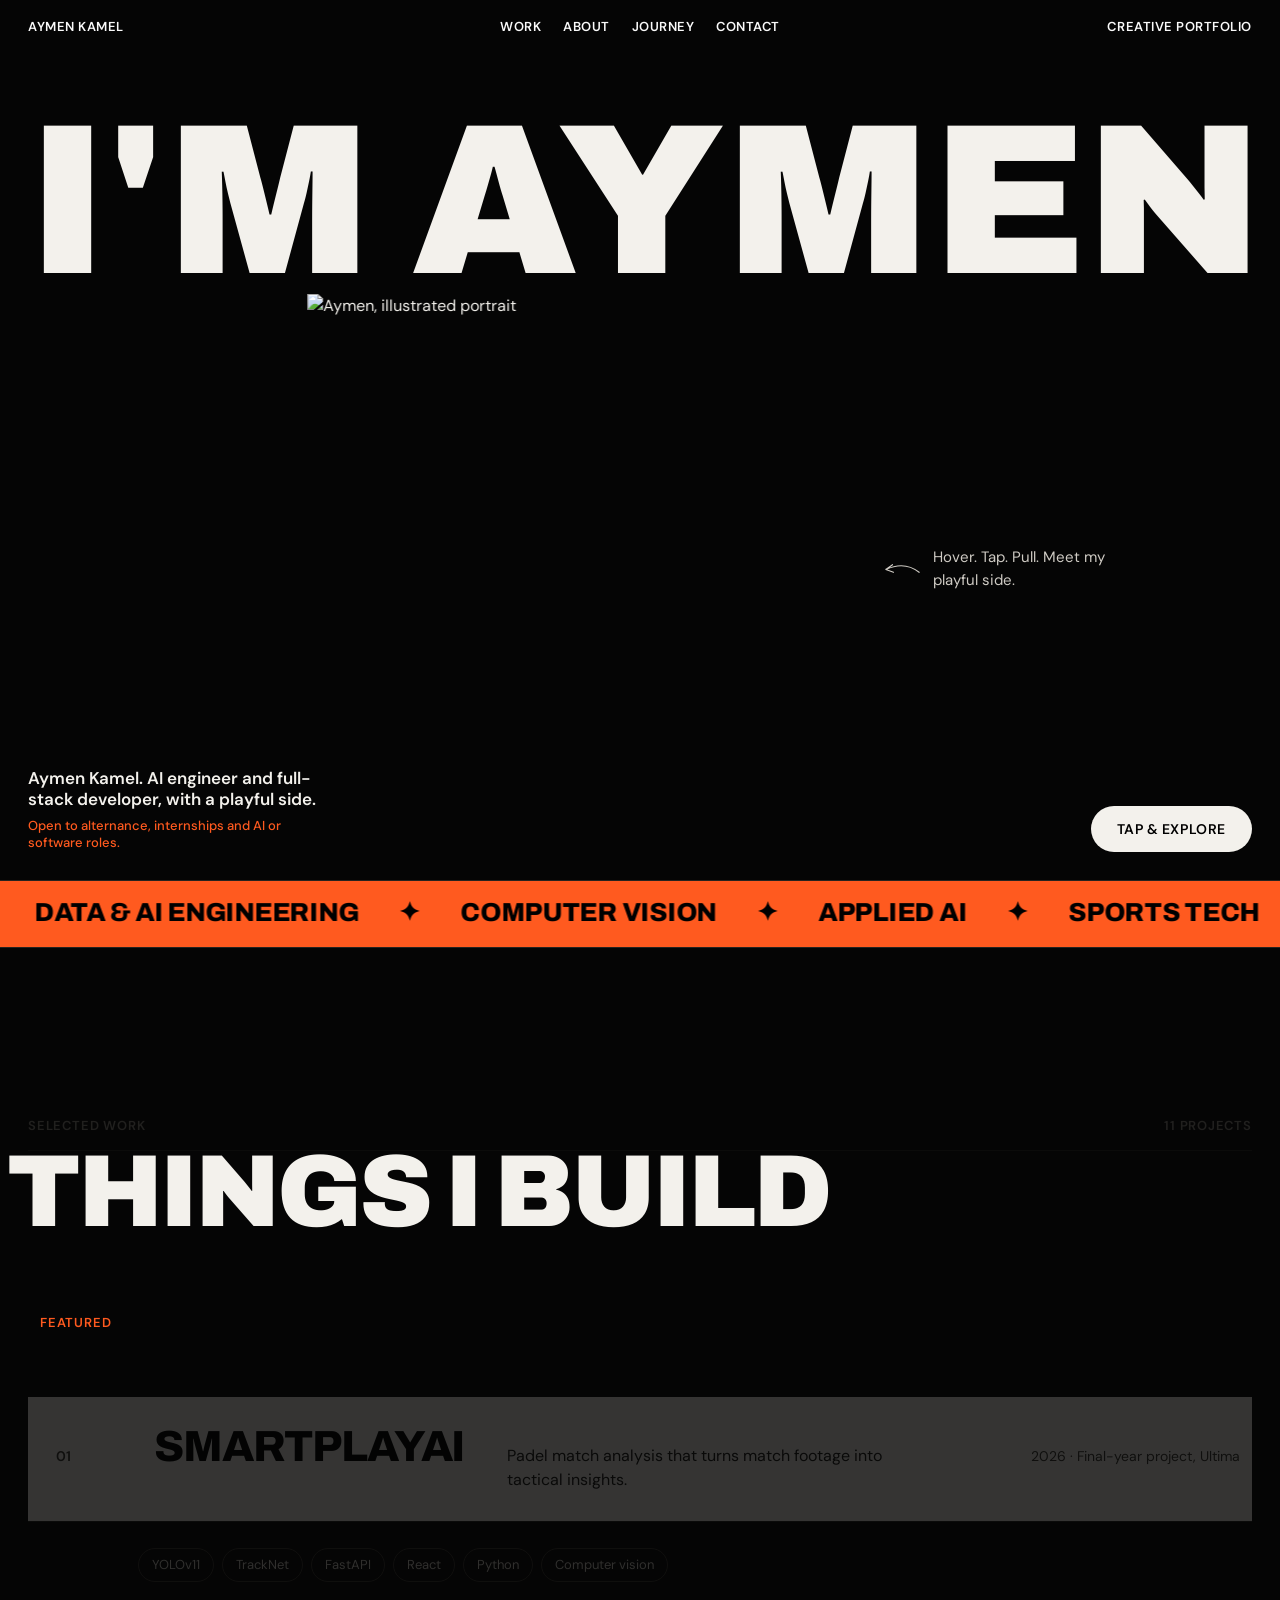
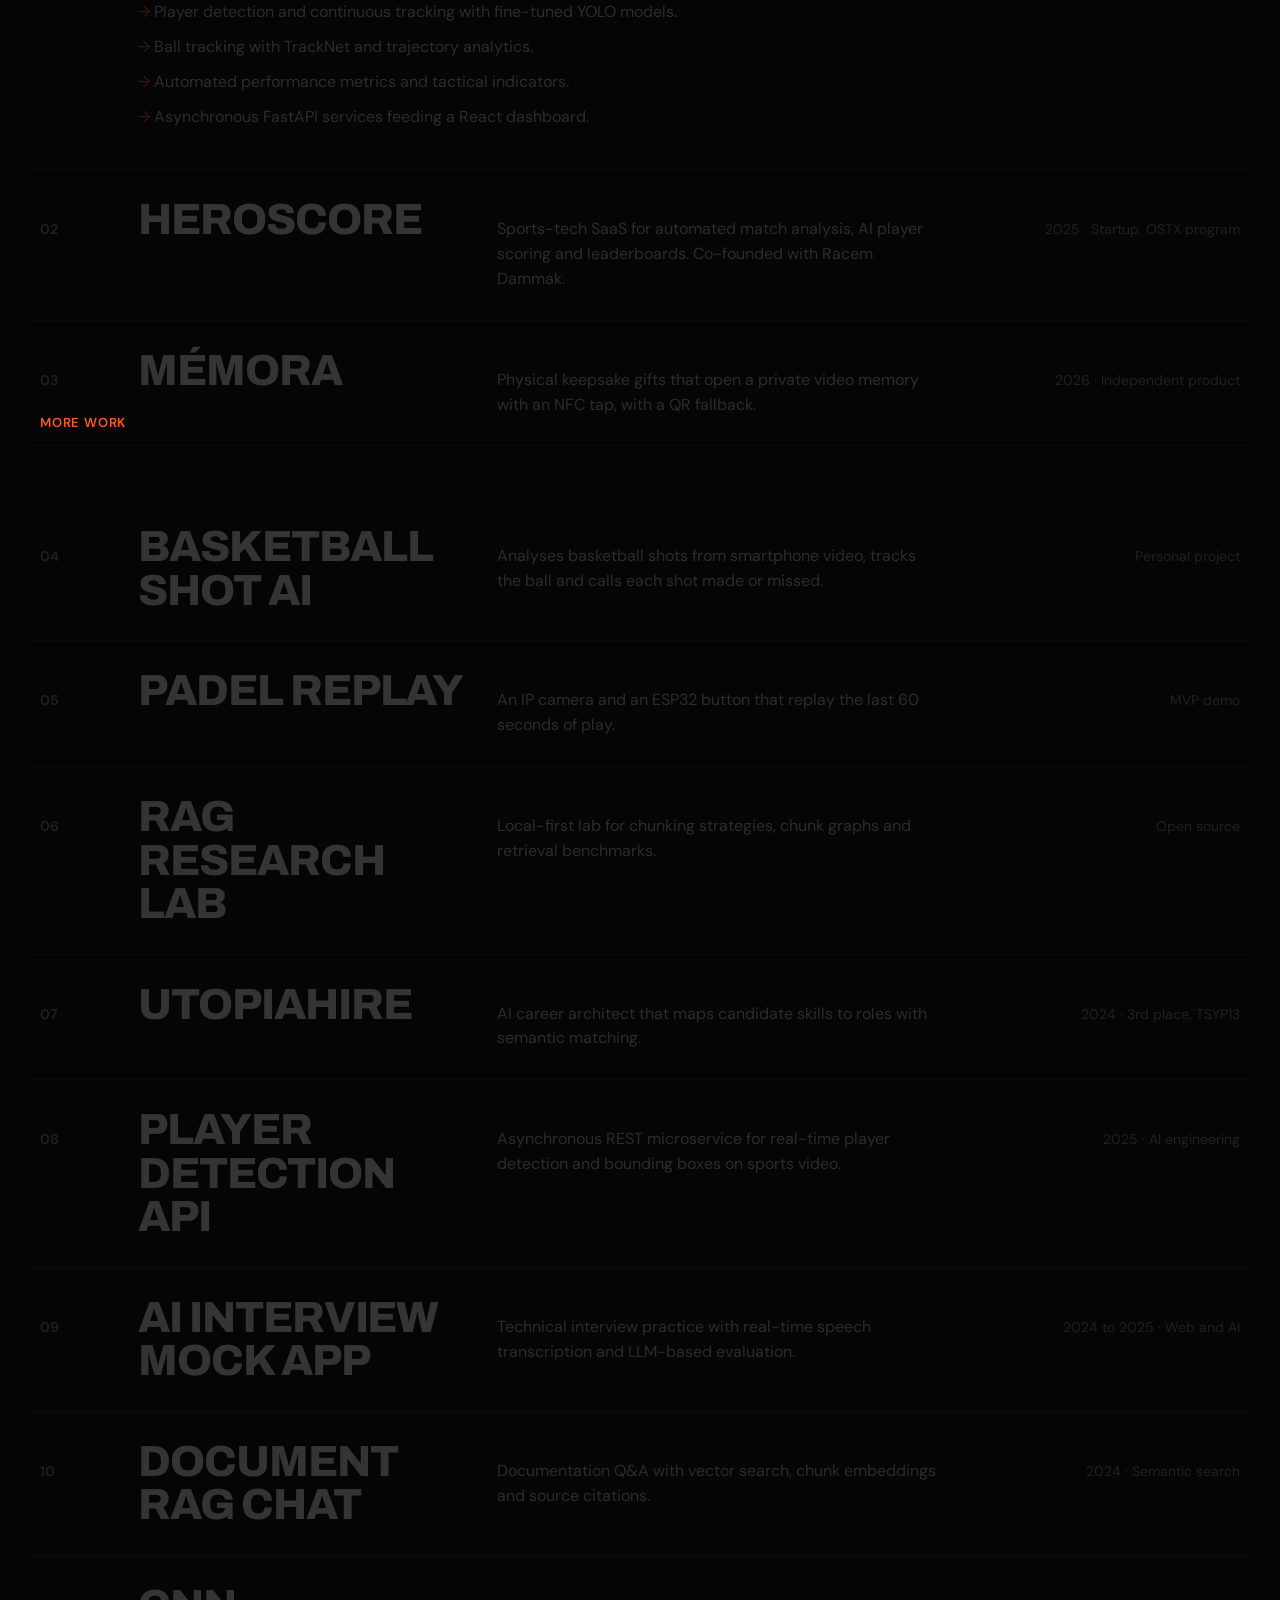
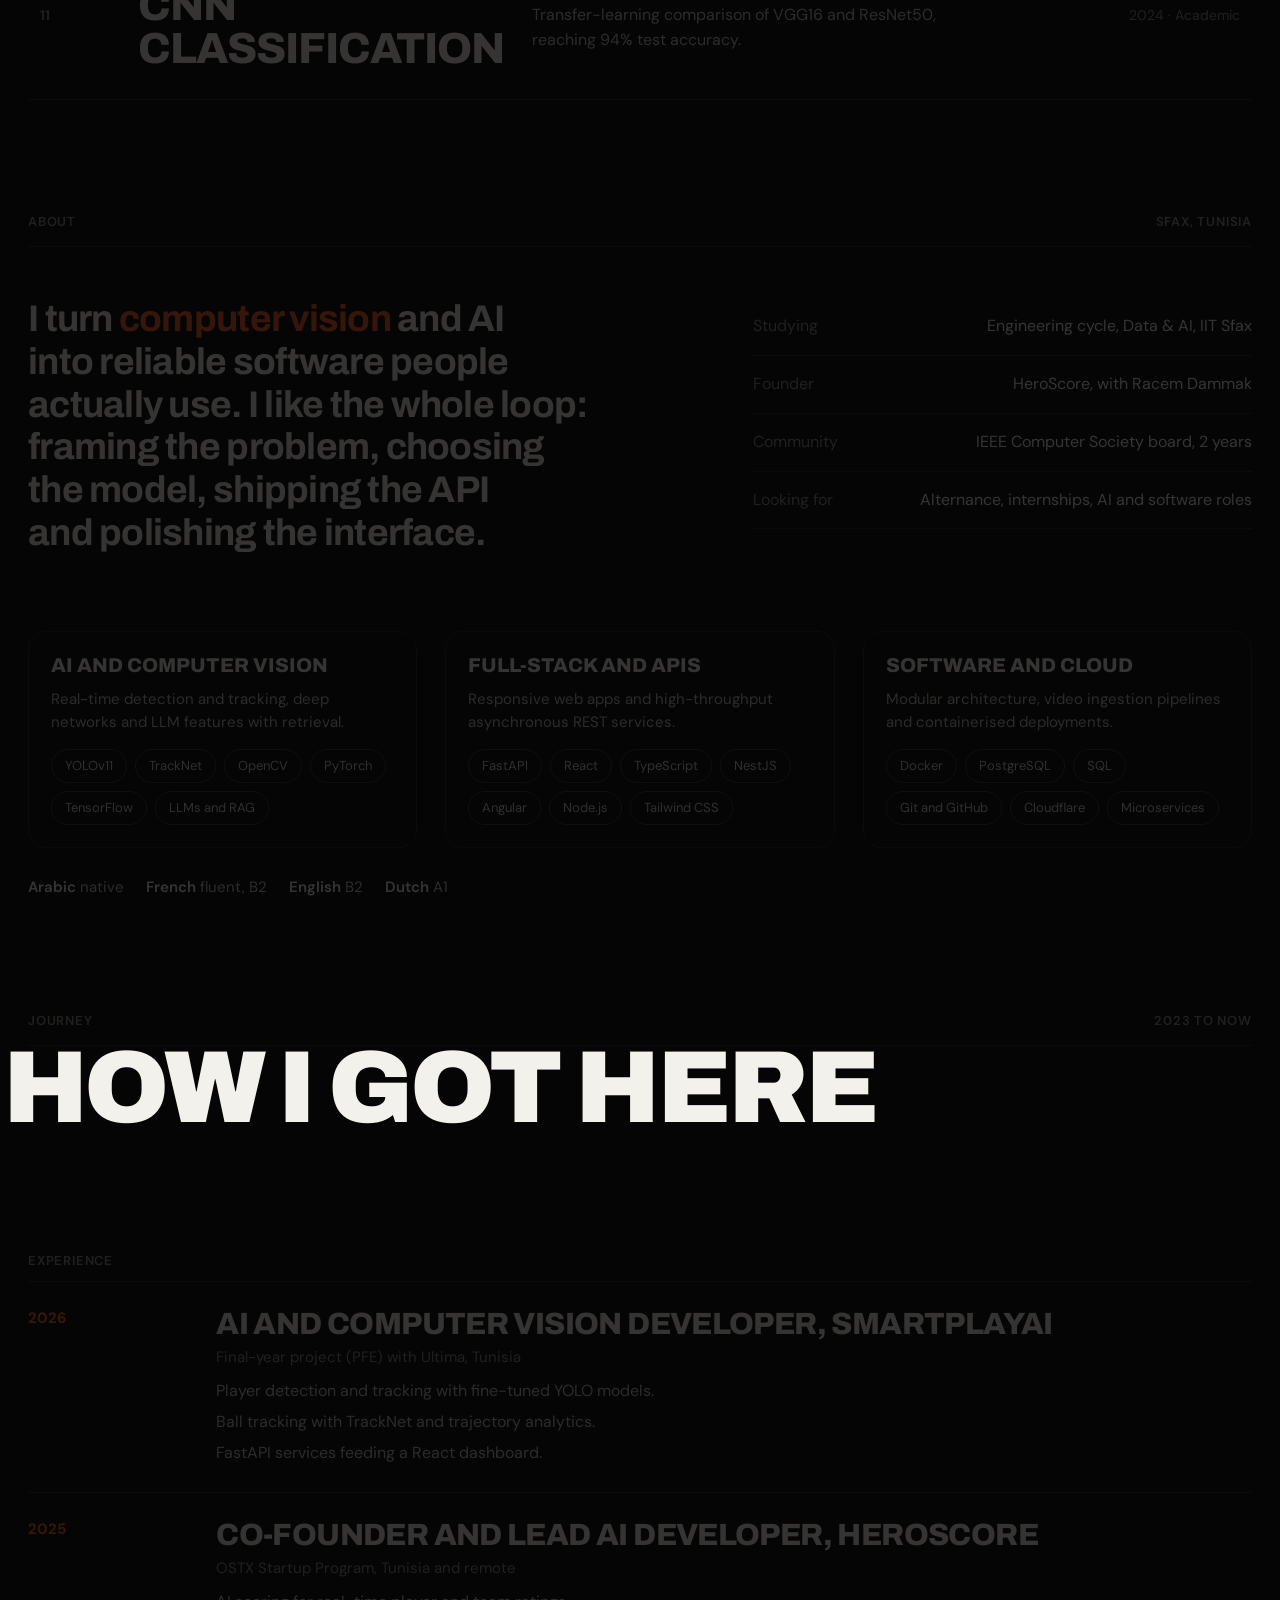
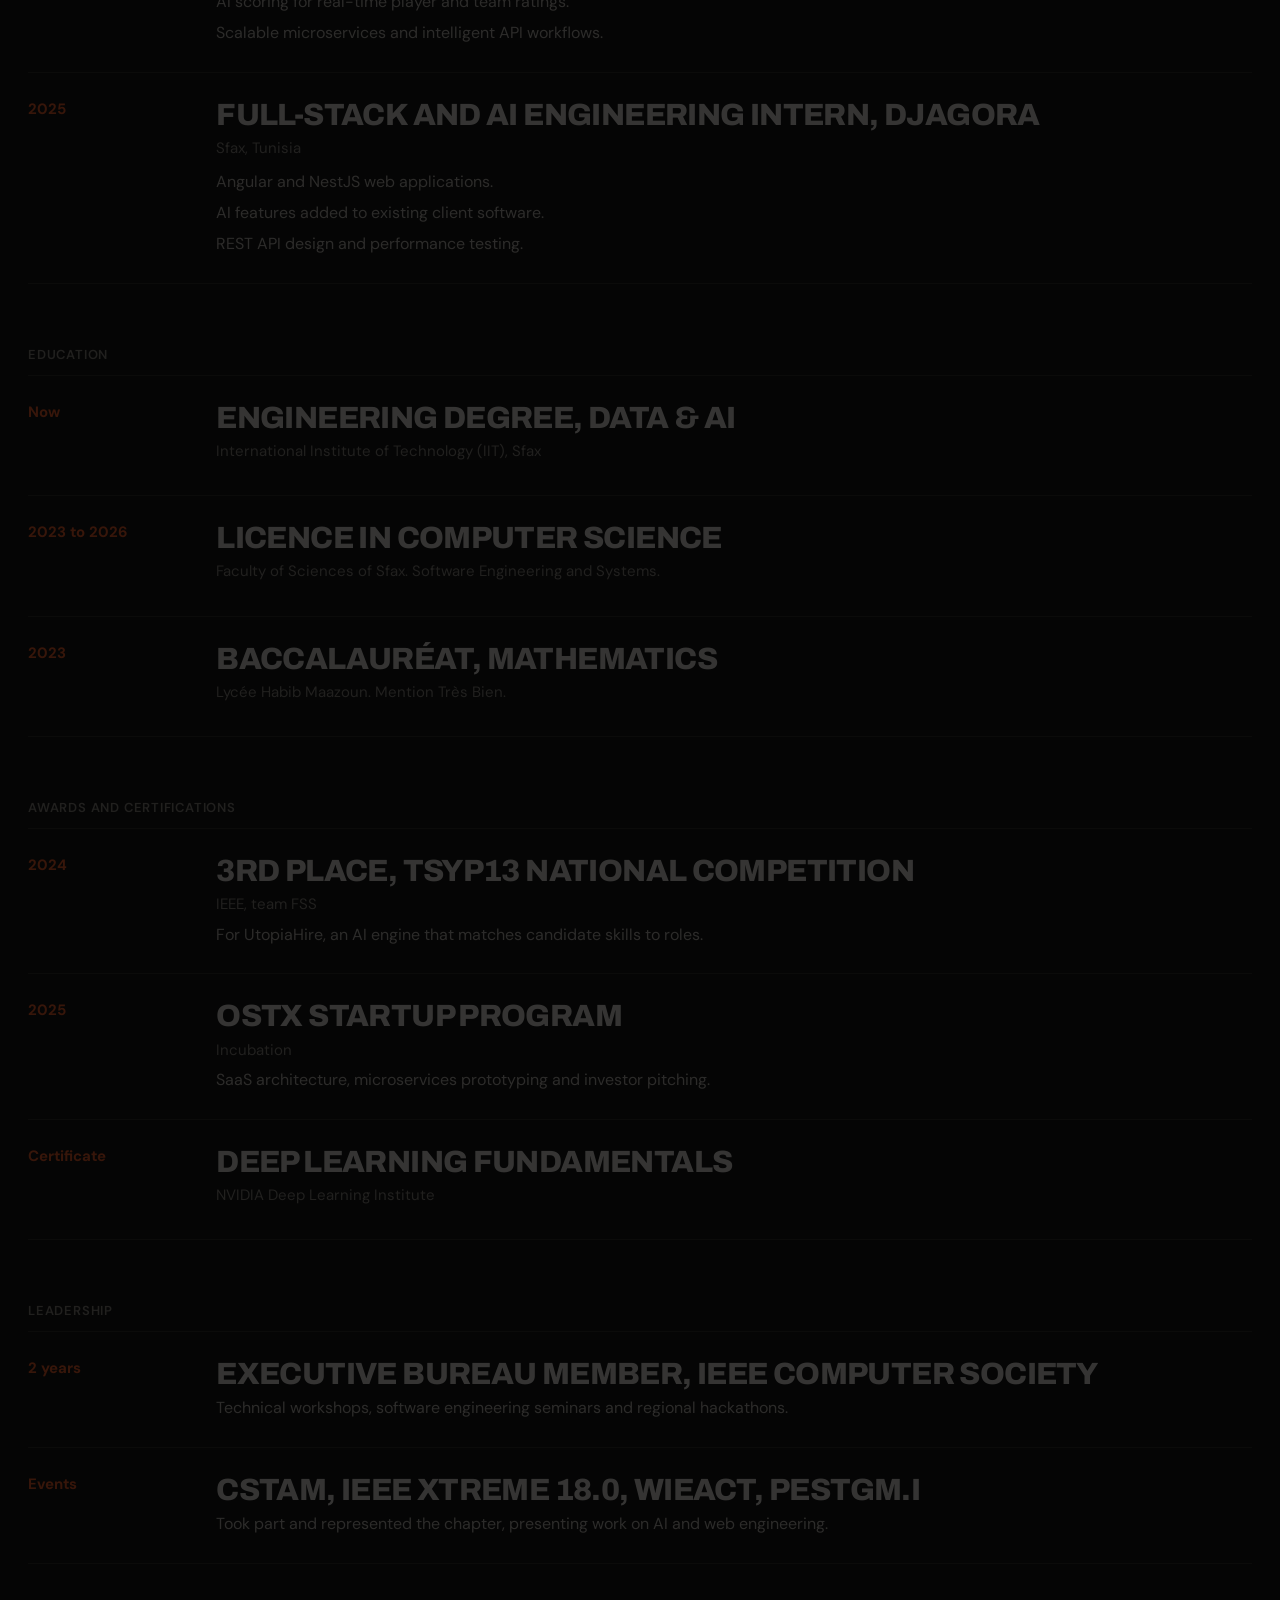
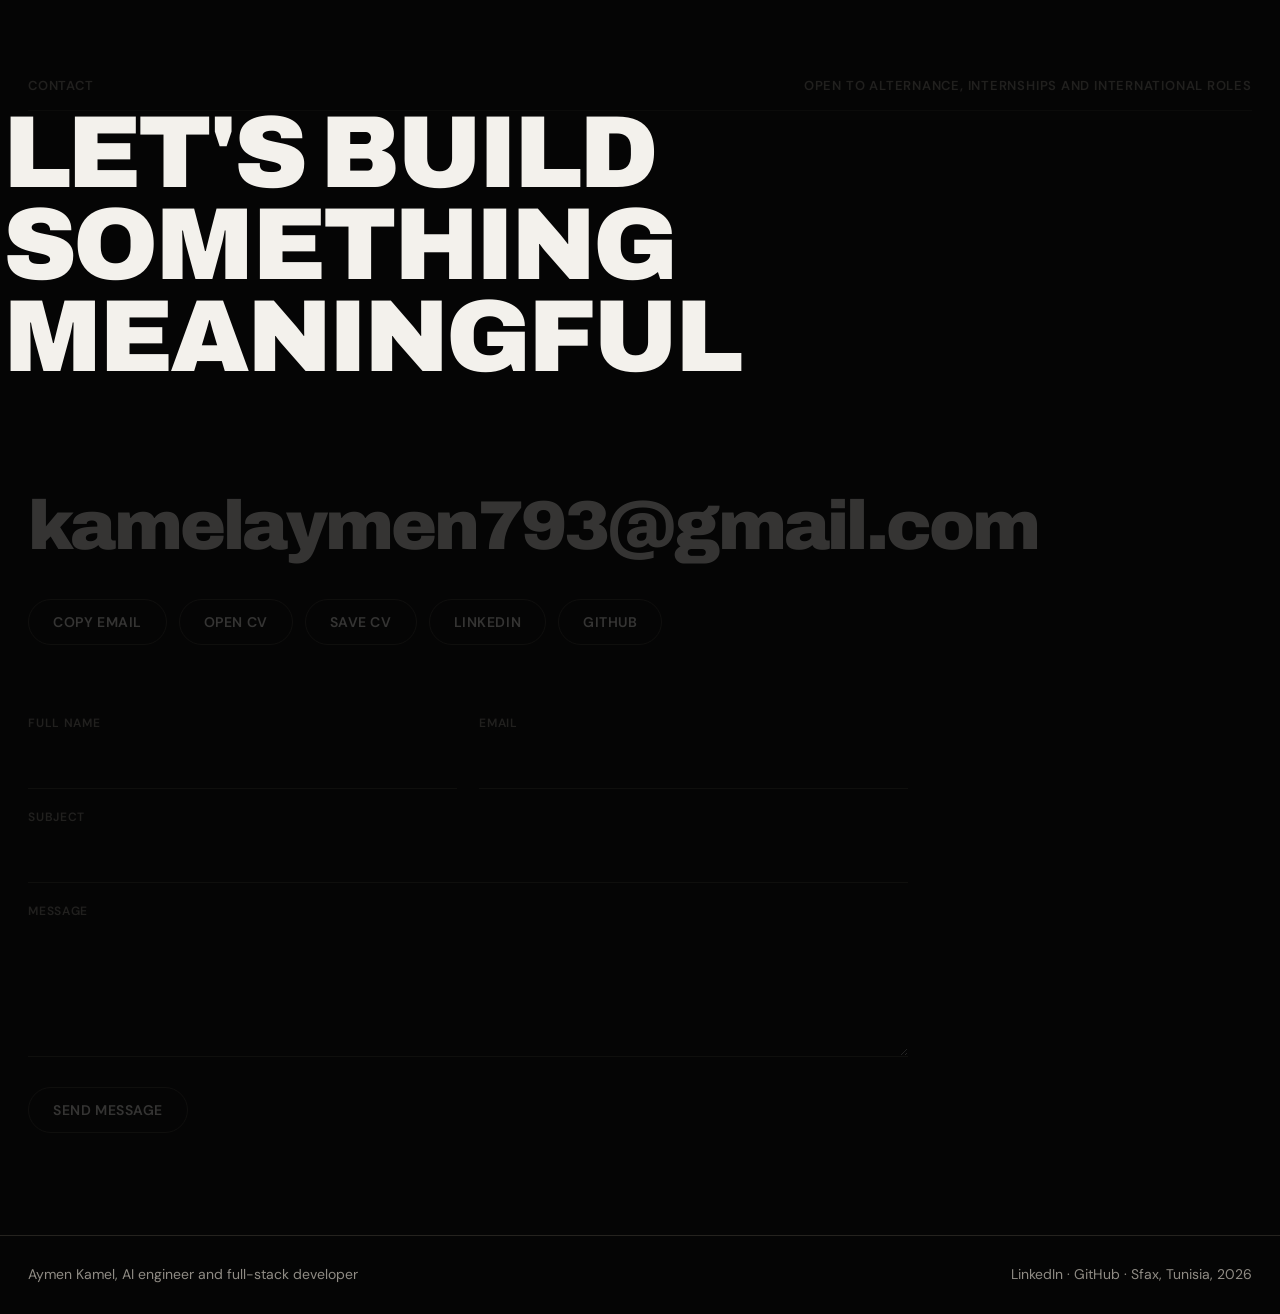
==== commit 2dacf8f0: "Add Open CV and Save CV buttons with the CV PDF Co-Authored-By: Claude Haiku 5.5 <noreply@anthropic." ====
--- a/src/index.template.html
+++ b/src/index.template.html
@@ -322,6 +322,8 @@
   <a class="mail" id="mail" href="mailto:kamelaymen793@gmail.com">kamelaymen793@gmail.com</a>
   <div class="actions">
     <button class="btn" id="copy" type="button">Copy email</button>
+    <a class="btn" href="assets/Aymen-Kamel-CV.pdf" target="_blank" rel="noopener">Open CV</a>
+    <a class="btn" href="assets/Aymen-Kamel-CV.pdf" download="Aymen-Kamel-CV.pdf">Save CV</a>
     <a class="btn" href="https://www.linkedin.com/in/aymen-kamel-b135a3301/" rel="noopener">LinkedIn</a>
     <a class="btn" href="https://github.com/aymen-kamel" rel="noopener">GitHub</a>
   </div>
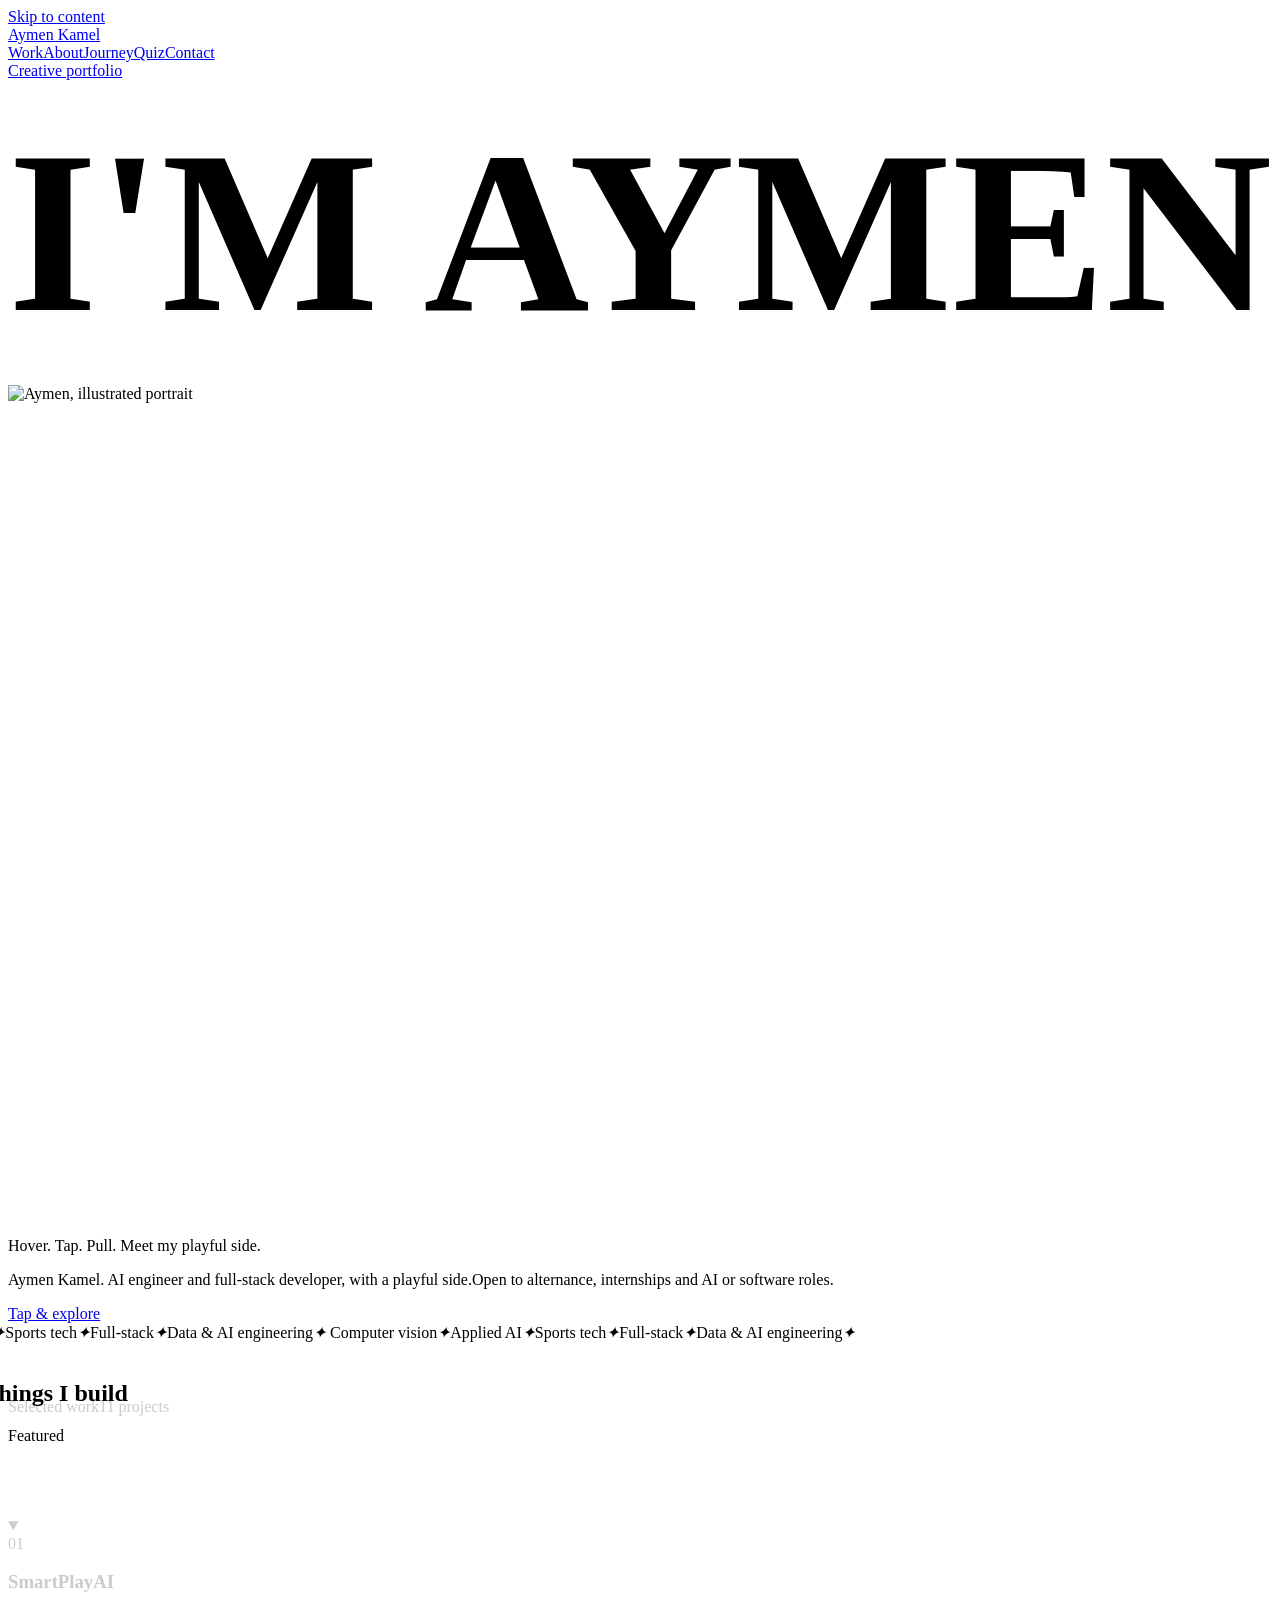
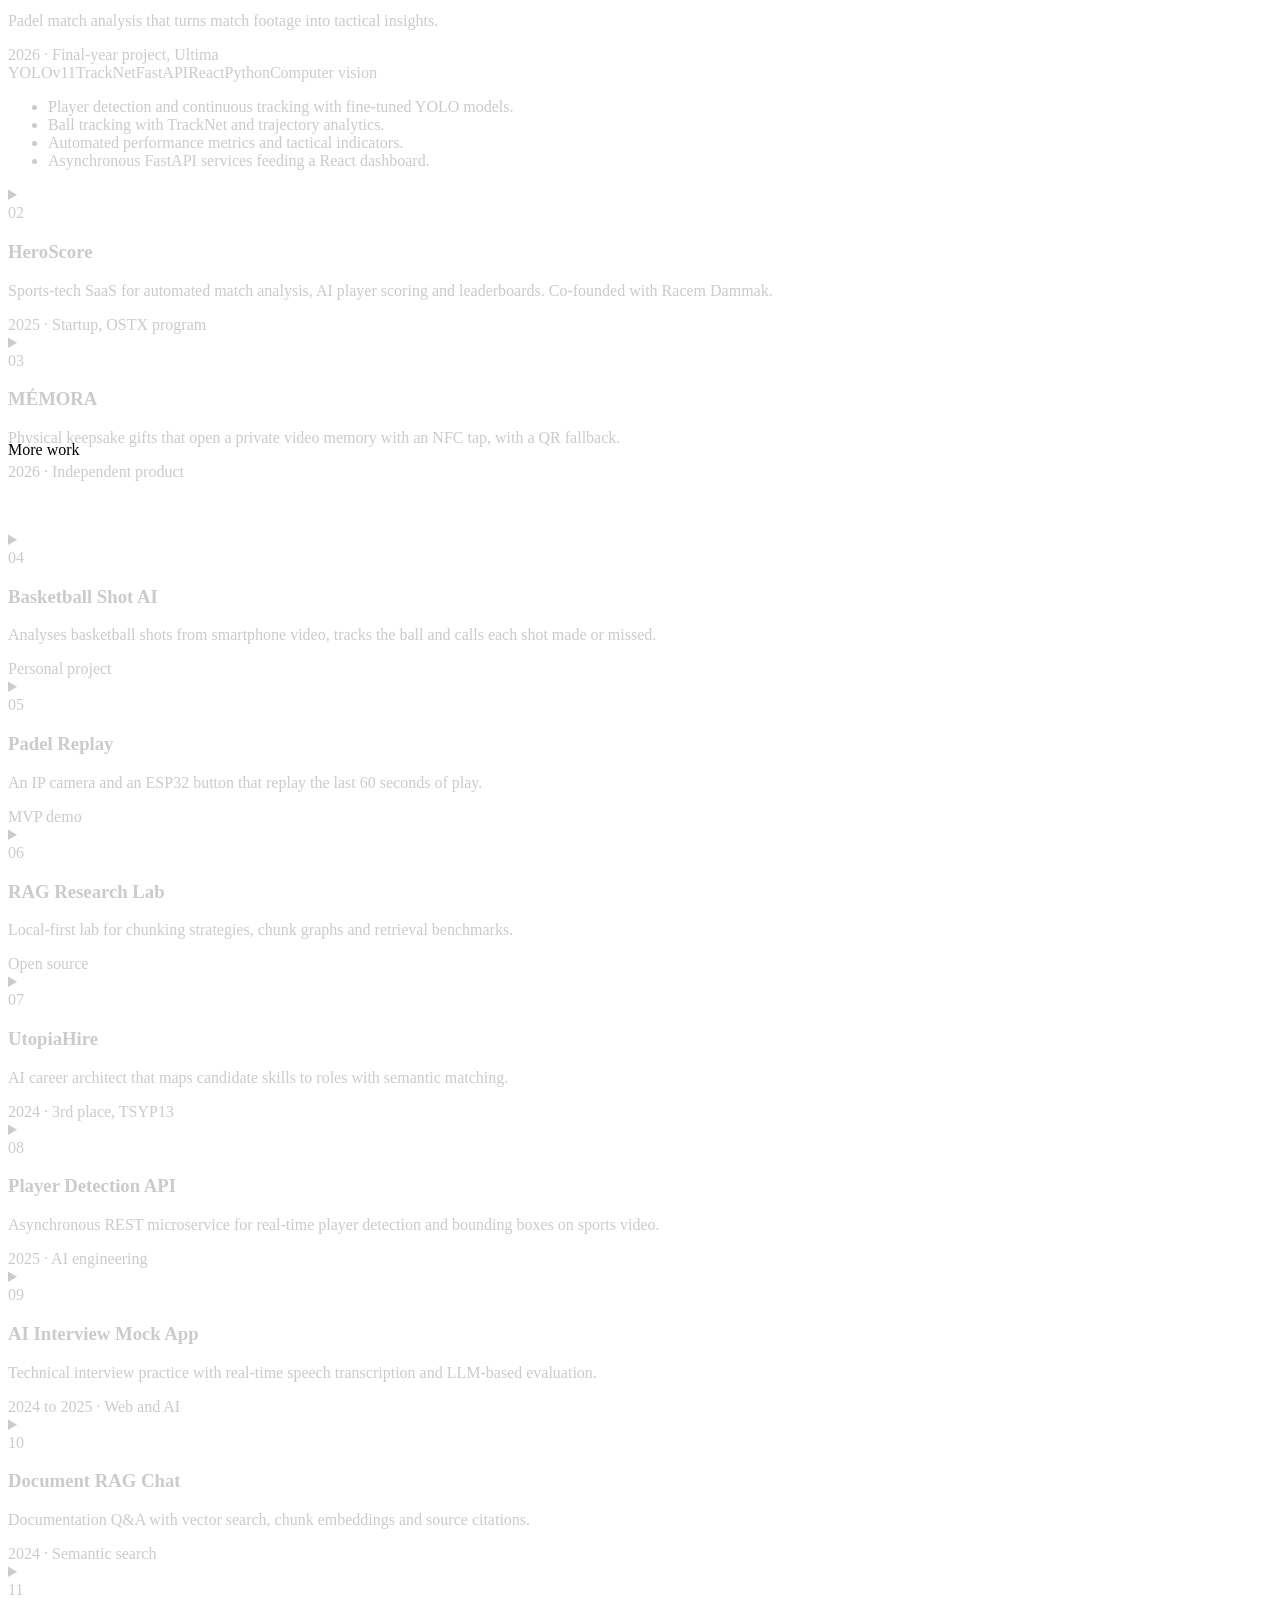
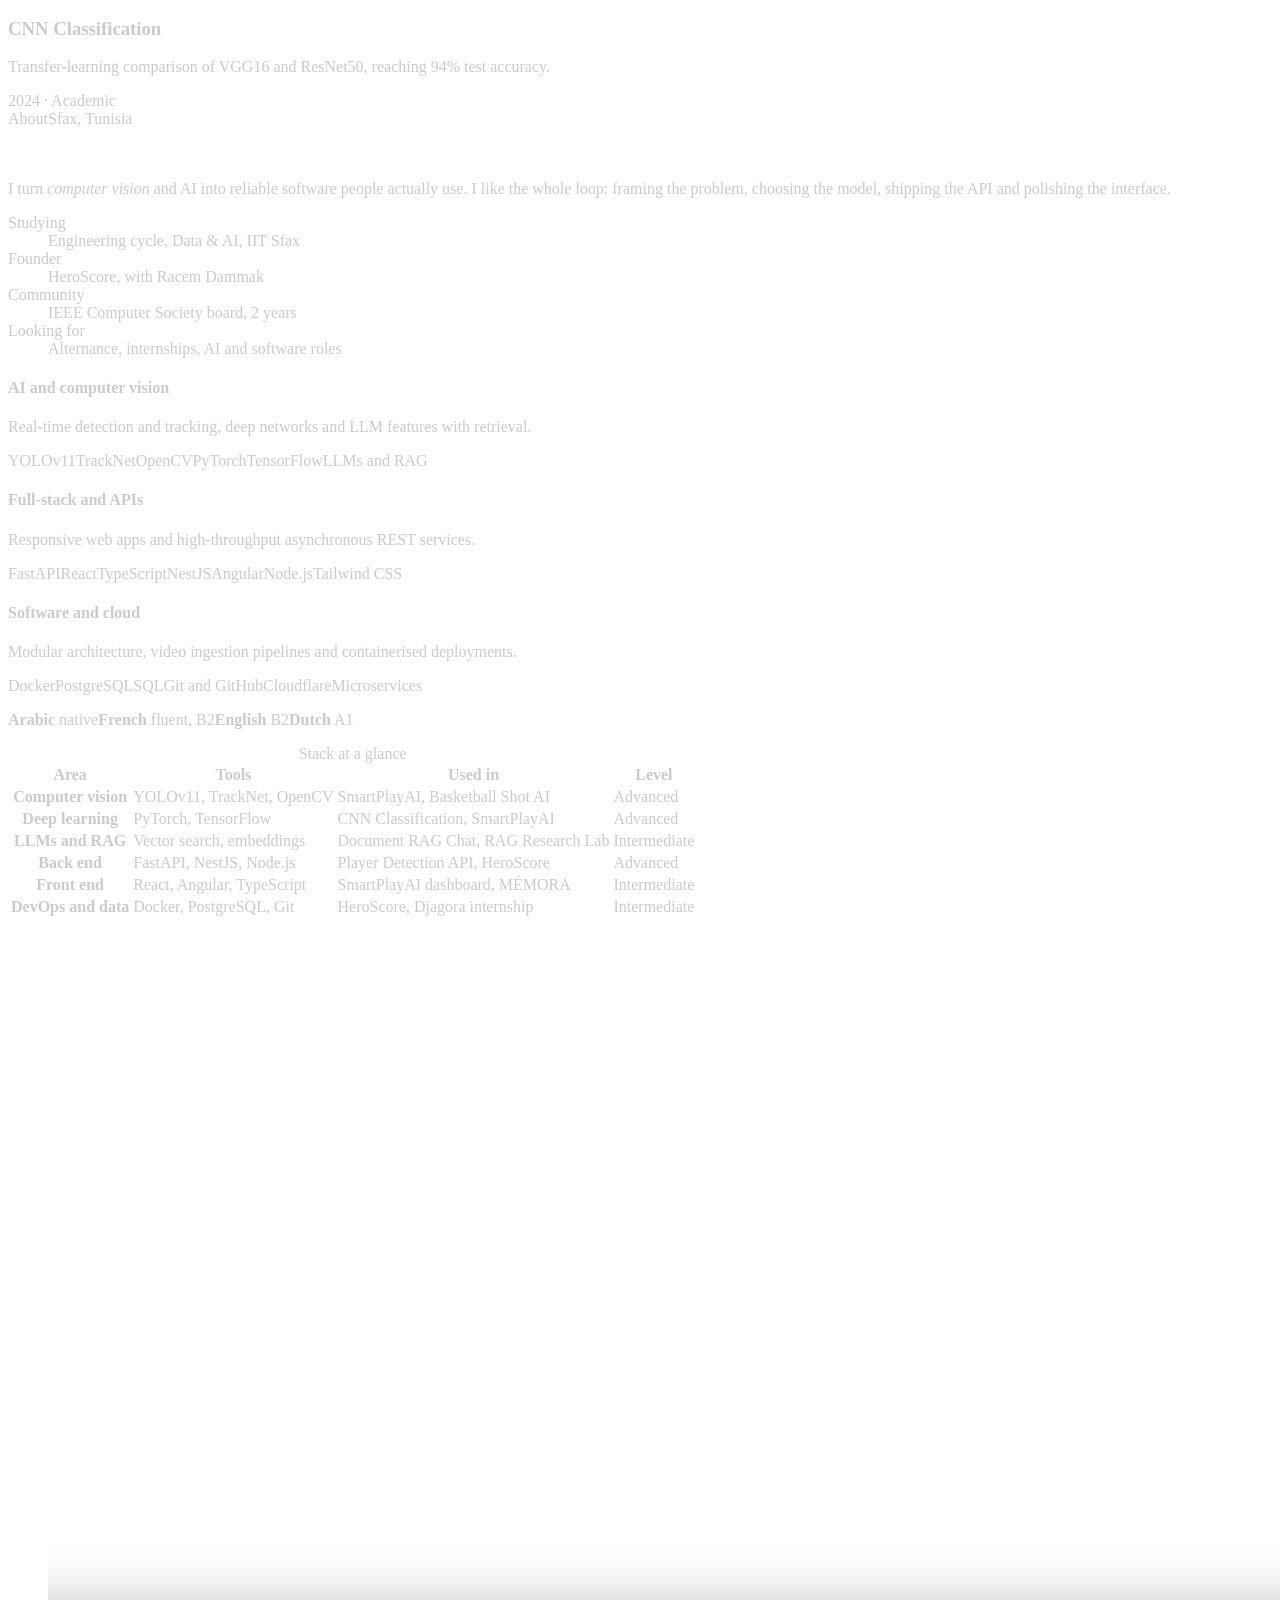
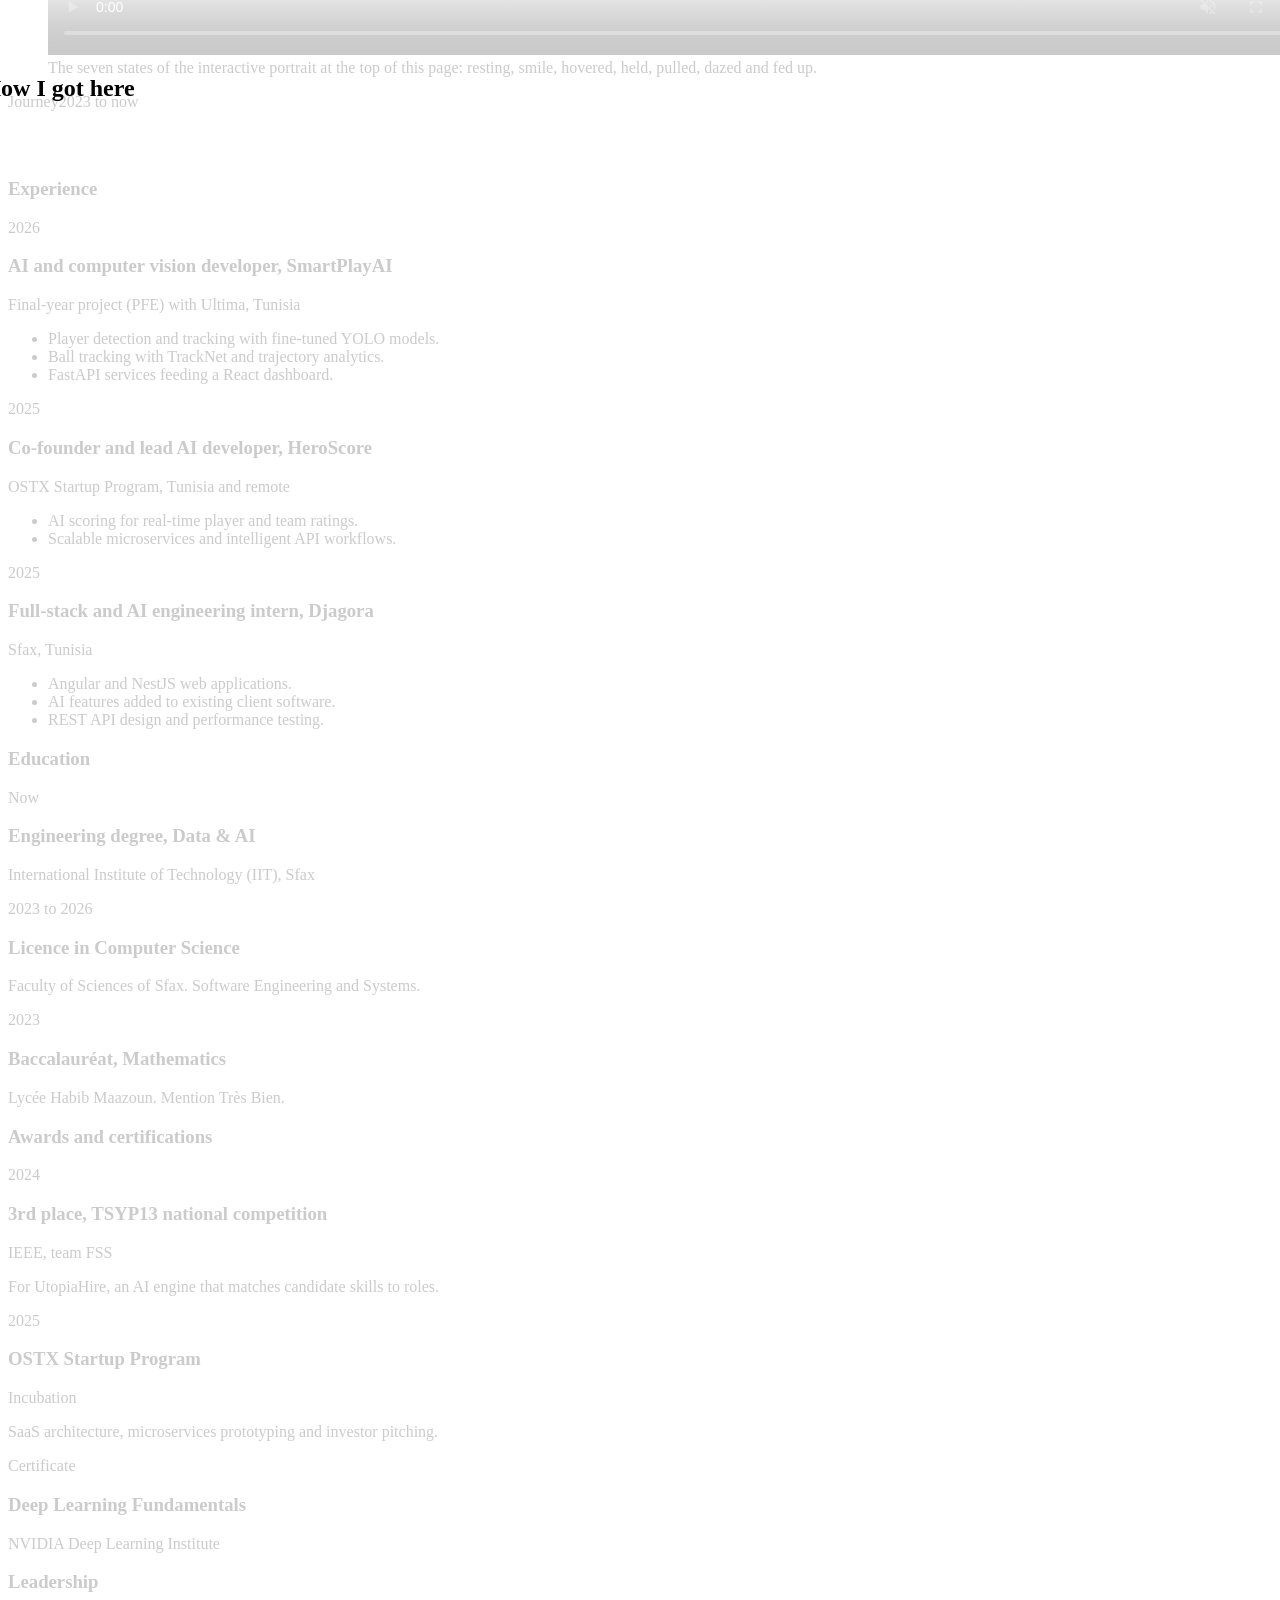
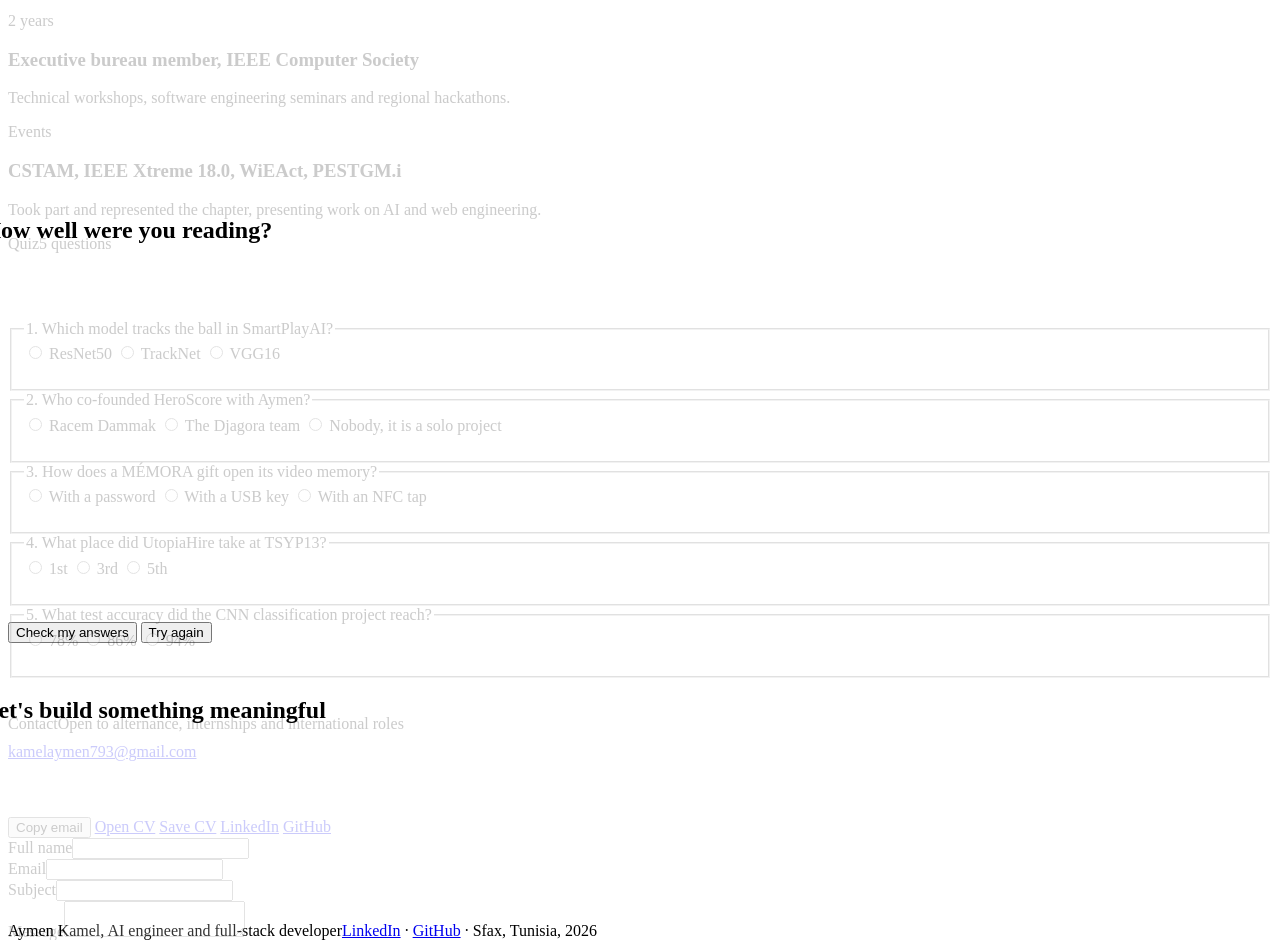
==== commit 26874e82: "Add quiz, stack table, video, main tag and external style.css Co-Authored-By: Claude Sonnet 5.5 <nor" ====
--- a/src/index.template.html
+++ b/src/index.template.html
@@ -28,175 +28,7 @@
 <link rel="preconnect" href="https://fonts.googleapis.com">
 <link rel="preconnect" href="https://fonts.gstatic.com" crossorigin>
 <link href="https://fonts.googleapis.com/css2?family=Archivo:wdth,wght@75..125,100..900&family=DM+Sans:wght@400;500;600&display=swap" rel="stylesheet">
-<style>
-/* Layout idea: one black stage. Giant name pinned to the top, portrait overlapping it and reacting to the pointer, then hard-ruled editorial rows below. */
-:root{
-  --bg:#050505;
-  --fg:#f3f1ec;
-  --mute:#8f8b84;
-  --line:#25231f;
-  --accent:#ff5a1f;
-  --display:'Archivo','Helvetica Neue',Arial,sans-serif;
-  --body:'DM Sans','Helvetica Neue',Arial,sans-serif;
-  --gutter:clamp(16px,2.2vw,32px);
-  color-scheme:dark;
-}
-*{box-sizing:border-box;margin:0;padding:0}
-html{scroll-behavior:smooth;background:var(--bg)}
-body{background:var(--bg);color:var(--fg);font-family:var(--body);font-size:16px;line-height:1.55;-webkit-font-smoothing:antialiased;overflow-x:hidden}
-a{color:inherit;text-decoration:none}
-:focus-visible{outline:2px solid var(--accent);outline-offset:3px}
-::selection{background:var(--accent);color:#000}
-
-/* top bar */
-.top{position:fixed;inset:0 0 auto 0;z-index:20;display:grid;grid-template-columns:1fr auto 1fr;align-items:center;padding:20px var(--gutter);font:600 13px/1 var(--body);letter-spacing:.04em;text-transform:uppercase;mix-blend-mode:difference;color:#fff}
-.top a:last-child{justify-self:end}
-.top nav{display:flex;gap:22px}
-.top a:hover{opacity:.6}
-
-/* hero */
-.hero{position:relative;height:clamp(620px,100svh,880px);overflow:hidden;touch-action:pan-y}
-.mega{position:absolute;left:var(--gutter);right:var(--gutter);top:clamp(70px,13%,130px);z-index:1;font-family:var(--display);font-weight:900;font-stretch:100%;line-height:.82;letter-spacing:-.035em;white-space:nowrap;text-transform:uppercase;user-select:none}
-.mega span{display:inline-block;font-size:15vw}
-.stage{position:absolute;left:50%;bottom:-9%;z-index:2;width:clamp(340px,52vw,780px);aspect-ratio:1/1;transform:translateX(-50%);perspective:900px;cursor:grab}
-.stage.dragging{cursor:grabbing}
-.portrait{position:absolute;inset:0;transform-style:preserve-3d;will-change:transform;touch-action:none;transform-origin:50% 100%}
-.portrait img{position:absolute;inset:0;width:100%;height:100%;object-fit:contain;object-position:center bottom;user-select:none;-webkit-user-drag:none;pointer-events:none;opacity:0}
-.portrait img.on{opacity:1}
-.portrait canvas{position:absolute;inset:0;width:100%;height:100%;pointer-events:none;display:none}
-.portrait.gl canvas{display:block}
-.portrait.gl img,.portrait.gl img.on{opacity:0}
-
-.hint{position:absolute;z-index:3;left:calc(50% + clamp(150px,19vw,290px));top:62%;display:flex;gap:12px;align-items:center;color:#cfcbc4;font-size:15px;max-width:240px}
-.hint svg{flex:none;width:38px;height:auto;stroke:#cfcbc4}
-.tagline{position:absolute;z-index:3;left:var(--gutter);bottom:var(--gutter);max-width:300px;font:600 17px/1.25 var(--body)}
-.cta{position:absolute;z-index:3;right:var(--gutter);bottom:var(--gutter);padding:16px 26px;border-radius:999px;background:var(--fg);color:#000;font:600 14px/1 var(--body);text-transform:uppercase;letter-spacing:.04em;transition:background .2s,transform .2s}
-.cta:hover{background:var(--accent);transform:translateY(-2px)}
-
-
-/* marquee */
-.marquee{border-block:1px solid var(--line);overflow:hidden;white-space:nowrap;padding:18px 0;background:var(--accent);color:#000}
-.marquee div{display:inline-flex;gap:40px;padding-right:40px;animation:slide 32s linear infinite;font:800 26px/1 var(--display);text-transform:uppercase;letter-spacing:-.01em}
-.marquee i{font-style:normal}
-@keyframes slide{to{transform:translateX(-50%)}}
-
-/* sections */
-section.block{padding:clamp(64px,9vw,130px) var(--gutter)}
-.label{display:flex;justify-content:space-between;gap:20px;padding-bottom:18px;border-bottom:1px solid var(--line);font:600 13px/1 var(--body);letter-spacing:.06em;text-transform:uppercase;color:var(--mute)}
-h2{font:900 clamp(40px,8vw,120px)/.9 var(--display);letter-spacing:-.03em;text-transform:uppercase;text-wrap:balance;margin:clamp(28px,4vw,56px) 0}
-
-/* work */
-.row{display:grid;grid-template-columns:70px 1.2fr 1.6fr 1fr;gap:var(--gutter);align-items:baseline;padding:28px 12px;border-bottom:1px solid var(--line);transition:background .25s,color .25s,padding .25s}
-.row:hover{background:var(--fg);color:#000;padding-left:28px}
-.row .n{font:600 14px var(--body);color:var(--mute);font-variant-numeric:tabular-nums}
-.row:hover .n,.row:hover .tags{color:#3b3832}
-.row h3{font:800 clamp(26px,3.4vw,52px)/1 var(--display);letter-spacing:-.025em;text-transform:uppercase}
-.row p{color:#c8c4bc;max-width:52ch}
-.row:hover p{color:#1b1a17}
-.tags{color:var(--mute);font-size:14px;text-align:right}
-
-/* about */
-.about{display:grid;grid-template-columns:1.3fr 1fr;gap:clamp(32px,6vw,100px)}
-.about .lead{font:700 clamp(24px,2.9vw,42px)/1.15 var(--display);letter-spacing:-.02em;text-wrap:balance}
-.about .lead em{font-style:normal;color:var(--accent)}
-.facts{display:grid;gap:0;align-content:start}
-.facts div{display:flex;justify-content:space-between;gap:20px;padding:16px 0;border-bottom:1px solid var(--line)}
-.facts dt{color:var(--mute)}
-.facts dd{text-align:right}
-.skills{display:grid;grid-template-columns:repeat(3,1fr);gap:var(--gutter);margin-top:clamp(40px,6vw,80px)}
-.skill{padding:22px;border:1px solid var(--line);border-radius:18px;transition:border-color .2s,transform .2s}
-.skill:hover{border-color:var(--accent);transform:translateY(-4px)}
-.skill h4{font:800 20px/1.1 var(--display);text-transform:uppercase;margin-bottom:12px}
-.skill ul{list-style:none;color:#c8c4bc;font-size:15px;display:grid;gap:4px}
-
-/* timeline */
-.tl div{display:grid;grid-template-columns:160px 1fr;gap:var(--gutter);padding:26px 0;border-bottom:1px solid var(--line)}
-.tl time{font:700 15px var(--body);color:var(--accent)}
-.tl h3{font:800 clamp(22px,2.4vw,34px)/1.05 var(--display);text-transform:uppercase;letter-spacing:-.02em;margin-bottom:6px}
-.tl p{color:#c8c4bc;max-width:60ch}
-
-/* contact */
-.contact{text-align:left}
-.mail{display:block;font:900 5.4vw/1.05 var(--display);letter-spacing:-.04em;overflow-wrap:anywhere;transition:color .2s}
-.mail:hover{color:var(--accent)}
-.actions{display:flex;flex-wrap:wrap;gap:12px;margin-top:36px}
-.btn{padding:15px 24px;border-radius:999px;border:1px solid #3a3730;background:transparent;color:var(--fg);font:600 14px/1 var(--body);text-transform:uppercase;letter-spacing:.04em;cursor:pointer;transition:background .2s,color .2s,border-color .2s}
-.btn:hover{background:var(--fg);color:#000;border-color:var(--fg)}
-footer{display:flex;justify-content:space-between;gap:20px;flex-wrap:wrap;padding:28px var(--gutter);border-top:1px solid var(--line);color:var(--mute);font-size:14px}
-
-
-/* scroll motion */
-.progress{position:fixed;left:0;top:0;z-index:40;width:100%;height:3px;background:var(--accent);transform-origin:0 50%;transform:scaleX(0);pointer-events:none}
-.marquee.js div{animation:none;will-change:transform}
-.mega,.stage,.tagline,.hint,.cta{will-change:translate,opacity}
-
-/* project case studies */
-summary{list-style:none;cursor:pointer;display:block}
-summary::-webkit-details-marker{display:none}
-.proj[open] .row{background:var(--fg);color:#000;padding-left:28px}
-.proj[open] .row .n,.proj[open] .row .tags{color:#3b3832}
-.proj[open] .row p{color:#1b1a17}
-summary:focus-visible .row{outline:2px solid var(--accent);outline-offset:-2px}
-.panel{display:grid;gap:18px;padding:26px 12px 40px calc(70px + var(--gutter) + 12px);border-bottom:1px solid var(--line)}
-.panel ul{list-style:none;display:grid;gap:10px;max-width:66ch;color:#c8c4bc}
-.panel li::before{content:"\2192\00a0";color:var(--accent)}
-.chips{display:flex;flex-wrap:wrap;gap:8px}
-.chip{display:inline-block;padding:6px 13px;border:1px solid #3a3730;border-radius:999px;font-size:13px;color:#d9d5cd}
-.skill .chips{margin-top:6px}
-.skill p{color:#c8c4bc;font-size:15px;margin-bottom:14px}
-.avail{display:block;margin-top:8px;font:500 13px/1.3 var(--body);color:var(--accent)}
-.grp{padding:26px 12px 12px;font:600 13px/1 var(--body);letter-spacing:.06em;text-transform:uppercase;color:var(--accent)}
-.skip{position:absolute;left:-999px;top:8px;z-index:50;padding:10px 14px;background:var(--fg);color:#000;border-radius:8px}
-.skip:focus{left:8px}
-.noscript-work{list-style:none;padding:0 var(--gutter);display:grid;gap:14px;color:#c8c4bc;margin-top:28px}
-
-/* journey groups */
-.group{margin-top:clamp(36px,5vw,64px)}
-.group h3.gh{font:600 13px/1 var(--body);letter-spacing:.06em;text-transform:uppercase;color:var(--mute);padding-bottom:14px;border-bottom:1px solid var(--line)}
-.tl ul{list-style:none;display:grid;gap:6px;margin-top:10px;color:#c8c4bc;max-width:64ch}
-.tl .where{color:var(--mute);font-size:15px;margin-bottom:6px}
-.langs{display:flex;flex-wrap:wrap;gap:8px 22px;margin-top:28px;color:#c8c4bc;font-size:15px}
-.langs b{color:var(--fg);font-weight:600}
-
-/* contact form */
-.form{display:grid;grid-template-columns:1fr 1fr;gap:22px;margin-top:clamp(40px,6vw,72px);max-width:880px}
-.form .full{grid-column:1/-1}
-.form label{display:block;font:600 12px/1 var(--body);letter-spacing:.06em;text-transform:uppercase;color:var(--mute);margin-bottom:10px}
-.form input,.form textarea{width:100%;padding:12px 0;background:transparent;border:0;border-bottom:1px solid #3a3730;border-radius:0;color:var(--fg);font:400 18px/1.4 var(--body)}
-.form input:focus,.form textarea:focus{outline:none;border-color:var(--accent)}
-.form textarea{min-height:130px;resize:vertical}
-.form .status{min-height:1.4em;color:var(--mute);font-size:15px}
-.form button{cursor:pointer}
-
-@media (max-width:900px){
-  .row{grid-template-columns:44px 1fr;row-gap:8px}
-  .row p,.row .tags{grid-column:2;text-align:left}
-  .about{grid-template-columns:1fr}
-  .skills{grid-template-columns:1fr}
-  .panel{padding-left:12px}
-  .form{grid-template-columns:1fr}
-  .hint{display:none}
-  .top nav{display:none}
-  .top{grid-template-columns:1fr auto}
-}
-@media (max-width:560px){
-  .skills{grid-template-columns:1fr}
-  .tl div{grid-template-columns:1fr;gap:6px}
-  .stage{width:112vw;bottom:-6%}
-  .tagline{top:178px;bottom:auto;right:var(--gutter);max-width:none;font-size:15px}
-  .avail{font-size:12px}
-  .cta{padding:13px 18px}
-}
-@media (prefers-reduced-motion:reduce){
-  html{scroll-behavior:auto}
-  .marquee div{animation:none}
-}
-
-.fun-bit{position:fixed;left:0;top:0;pointer-events:none;z-index:99;will-change:transform,opacity;font-size:28px}
-.fun-toast{position:fixed;left:50%;bottom:28px;transform:translate(-50%,20px);background:#fff;color:#000;font:700 14px var(--display,sans-serif);padding:10px 18px;border-radius:99px;opacity:0;transition:.35s;z-index:100;pointer-events:none}
-.fun-toast.on{opacity:1;transform:translate(-50%,0)}
-@media (prefers-reduced-motion:reduce){.fun-bit{display:none}}
-</style>
+<link rel="stylesheet" href="style.css">
 </head>
 <body>
 <a class="skip" href="#work">Skip to content</a>
@@ -204,10 +36,11 @@
 
 <header class="top">
   <a href="#hero">Aymen Kamel</a>
-  <nav aria-label="Sections"><a href="#work">Work</a><a href="#about">About</a><a href="#path">Journey</a><a href="#contact">Contact</a></nav>
+  <nav aria-label="Sections"><a href="#work">Work</a><a href="#about">About</a><a href="#path">Journey</a><a href="#quiz">Quiz</a><a href="#contact">Contact</a></nav>
   <a href="#contact">Creative portfolio</a>
 </header>
 
+<main id="main">
 <section class="hero" id="hero" aria-label="Introduction">
   <h1 class="mega" id="mega" aria-label="I'm Aymen"><span id="megaText">I'M AYMEN</span></h1>
 
@@ -278,6 +111,31 @@
     <div class="skill"><h4>Software and cloud</h4><p>Modular architecture, video ingestion pipelines and containerised deployments.</p><div class="chips"><span class="chip">Docker</span><span class="chip">PostgreSQL</span><span class="chip">SQL</span><span class="chip">Git and GitHub</span><span class="chip">Cloudflare</span><span class="chip">Microservices</span></div></div>
   </div>
   <p class="langs"><span><b>Arabic</b> native</span><span><b>French</b> fluent, B2</span><span><b>English</b> B2</span><span><b>Dutch</b> A1</span></p>
+
+  <div class="table-wrap">
+    <table class="stack">
+      <caption>Stack at a glance</caption>
+      <thead>
+        <tr><th scope="col">Area</th><th scope="col">Tools</th><th scope="col">Used in</th><th scope="col">Level</th></tr>
+      </thead>
+      <tbody>
+        <tr><th scope="row">Computer vision</th><td>YOLOv11, TrackNet, OpenCV</td><td>SmartPlayAI, Basketball Shot AI</td><td>Advanced</td></tr>
+        <tr><th scope="row">Deep learning</th><td>PyTorch, TensorFlow</td><td>CNN Classification, SmartPlayAI</td><td>Advanced</td></tr>
+        <tr><th scope="row">LLMs and RAG</th><td>Vector search, embeddings</td><td>Document RAG Chat, RAG Research Lab</td><td>Intermediate</td></tr>
+        <tr><th scope="row">Back end</th><td>FastAPI, NestJS, Node.js</td><td>Player Detection API, HeroScore</td><td>Advanced</td></tr>
+        <tr><th scope="row">Front end</th><td>React, Angular, TypeScript</td><td>SmartPlayAI dashboard, MÉMORA</td><td>Intermediate</td></tr>
+        <tr><th scope="row">DevOps and data</th><td>Docker, PostgreSQL, Git</td><td>HeroScore, Djagora internship</td><td>Intermediate</td></tr>
+      </tbody>
+    </table>
+  </div>
+
+  <figure class="reel">
+    <video controls muted loop playsinline preload="metadata" poster="assets/portrait-reel.jpg" width="1280" height="720">
+      <source src="assets/portrait-reel.mp4" type="video/mp4">
+      Your browser cannot play this video. <a href="assets/portrait-reel.mp4">Download it</a>.
+    </video>
+    <figcaption>The seven states of the interactive portrait at the top of this page: resting, smile, hovered, held, pulled, dazed and fed up.</figcaption>
+  </figure>
 </section>
 
 <section class="block" id="path" style="padding-top:0">
@@ -314,6 +172,53 @@
       <div><time>Events</time><article><h3>CSTAM, IEEE Xtreme 18.0, WiEAct, PESTGM.i</h3><p>Took part and represented the chapter, presenting work on AI and web engineering.</p></article></div>
     </div>
   </div>
+</section>
+
+<section class="block" id="quiz" style="padding-top:0" aria-labelledby="quiz-title">
+  <div class="label"><span>Quiz</span><span>5 questions</span></div>
+  <h2 id="quiz-title">How well were you reading?</h2>
+  <form class="quiz" id="quizForm" novalidate>
+    <fieldset>
+      <legend>1. Which model tracks the ball in SmartPlayAI?</legend>
+      <label><input type="radio" name="q1" value="a"> ResNet50</label>
+      <label><input type="radio" name="q1" value="b"> TrackNet</label>
+      <label><input type="radio" name="q1" value="c"> VGG16</label>
+      <p class="fb" aria-live="polite"></p>
+    </fieldset>
+    <fieldset>
+      <legend>2. Who co-founded HeroScore with Aymen?</legend>
+      <label><input type="radio" name="q2" value="a"> Racem Dammak</label>
+      <label><input type="radio" name="q2" value="b"> The Djagora team</label>
+      <label><input type="radio" name="q2" value="c"> Nobody, it is a solo project</label>
+      <p class="fb" aria-live="polite"></p>
+    </fieldset>
+    <fieldset>
+      <legend>3. How does a MÉMORA gift open its video memory?</legend>
+      <label><input type="radio" name="q3" value="a"> With a password</label>
+      <label><input type="radio" name="q3" value="b"> With a USB key</label>
+      <label><input type="radio" name="q3" value="c"> With an NFC tap</label>
+      <p class="fb" aria-live="polite"></p>
+    </fieldset>
+    <fieldset>
+      <legend>4. What place did UtopiaHire take at TSYP13?</legend>
+      <label><input type="radio" name="q4" value="a"> 1st</label>
+      <label><input type="radio" name="q4" value="b"> 3rd</label>
+      <label><input type="radio" name="q4" value="c"> 5th</label>
+      <p class="fb" aria-live="polite"></p>
+    </fieldset>
+    <fieldset>
+      <legend>5. What test accuracy did the CNN classification project reach?</legend>
+      <label><input type="radio" name="q5" value="a"> 78%</label>
+      <label><input type="radio" name="q5" value="b"> 86%</label>
+      <label><input type="radio" name="q5" value="c"> 94%</label>
+      <p class="fb" aria-live="polite"></p>
+    </fieldset>
+    <div class="quiz-actions">
+      <button class="btn" type="submit">Check my answers</button>
+      <button class="btn" type="reset">Try again</button>
+    </div>
+    <p class="quiz-score" id="quizScore" role="status" aria-live="polite"></p>
+  </form>
 </section>
 
 <section class="block contact" id="contact" style="padding-top:0">
@@ -339,6 +244,7 @@
     <p class="status full" id="status" role="status" aria-live="polite"></p>
   </form>
 </section>
+</main>
 
 <footer><span>Aymen Kamel, AI engineer and full-stack developer</span><span><a href="https://www.linkedin.com/in/aymen-kamel-b135a3301/" rel="noopener">LinkedIn</a> · <a href="https://github.com/aymen-kamel" rel="noopener">GitHub</a> · Sfax, Tunisia, 2026</span></footer>
 
@@ -612,7 +518,7 @@
       mega: document.getElementById('mega'), stage: document.getElementById('stage'),
       tag: document.querySelector('.tagline'), hint: document.querySelector('.hint'), cta: document.querySelector('.cta')
     };
-    var rise = Array.prototype.slice.call(document.querySelectorAll('.label, .about .lead, .facts > div, .skill, .langs, details.proj, .group .gh, .tl > div, .mail, .actions, .form'));
+    var rise = Array.prototype.slice.call(document.querySelectorAll('.label, .about .lead, .facts > div, .skill, .langs, details.proj, .group .gh, .tl > div, .mail, .actions, .form, .table-wrap, .reel, .quiz fieldset'));
     var slide = Array.prototype.slice.call(document.querySelectorAll('section.block h2'));
     var lastY = -1, vel = 0, offset = 0, lastTop = window.scrollY;
 
@@ -684,6 +590,39 @@
       })
       .catch(function(){ status.textContent = 'The message could not be sent. Please write to kamelaymen793@gmail.com.'; });
   });
+
+  /* ---- quiz: answers come from the content of this page ---- */
+  var quiz = document.getElementById('quizForm'), quizScore = document.getElementById('quizScore');
+  var answers = {
+    q1: {ok:'b', why:'TrackNet follows the ball; YOLO handles the players.'},
+    q2: {ok:'a', why:'HeroScore was co-founded with Racem Dammak.'},
+    q3: {ok:'c', why:'An NFC tap opens the memory, with a QR code as fallback.'},
+    q4: {ok:'b', why:'UtopiaHire took 3rd place at the TSYP13 national competition.'},
+    q5: {ok:'c', why:'VGG16 and ResNet50 transfer learning reached 94%.'}
+  };
+  var verdicts = ['Time to scroll back up!', 'A quick skim, then.', 'Not bad.', 'Good reading.', 'Very close!', 'Perfect score. Let’s talk.'];
+  quiz.addEventListener('submit', function(e){
+    e.preventDefault();
+    var score = 0, total = 0, missing = 0;
+    Object.keys(answers).forEach(function(q){
+      total++;
+      var fs = quiz.querySelector('input[name="' + q + '"]').closest('fieldset');
+      var fb = fs.querySelector('.fb');
+      var picked = quiz.querySelector('input[name="' + q + '"]:checked');
+      fs.classList.remove('right', 'wrong');
+      if(!picked){ missing++; fb.textContent = 'No answer yet.'; return; }
+      if(picked.value === answers[q].ok){ score++; fs.classList.add('right'); fb.textContent = 'Correct. ' + answers[q].why; }
+      else { fs.classList.add('wrong'); fb.textContent = 'Not quite. ' + answers[q].why; }
+    });
+    quizScore.textContent = 'Score: ' + score + ' / ' + total + '. ' + verdicts[score] + (missing ? ' (' + missing + ' unanswered)' : '');
+  });
+  quiz.addEventListener('reset', function(){
+    Array.prototype.forEach.call(quiz.querySelectorAll('fieldset'), function(fs){
+      fs.classList.remove('right', 'wrong');
+      fs.querySelector('.fb').textContent = '';
+    });
+    quizScore.textContent = '';
+  });
 })();
 
 /* Easter eggs: pure JS, no libraries */
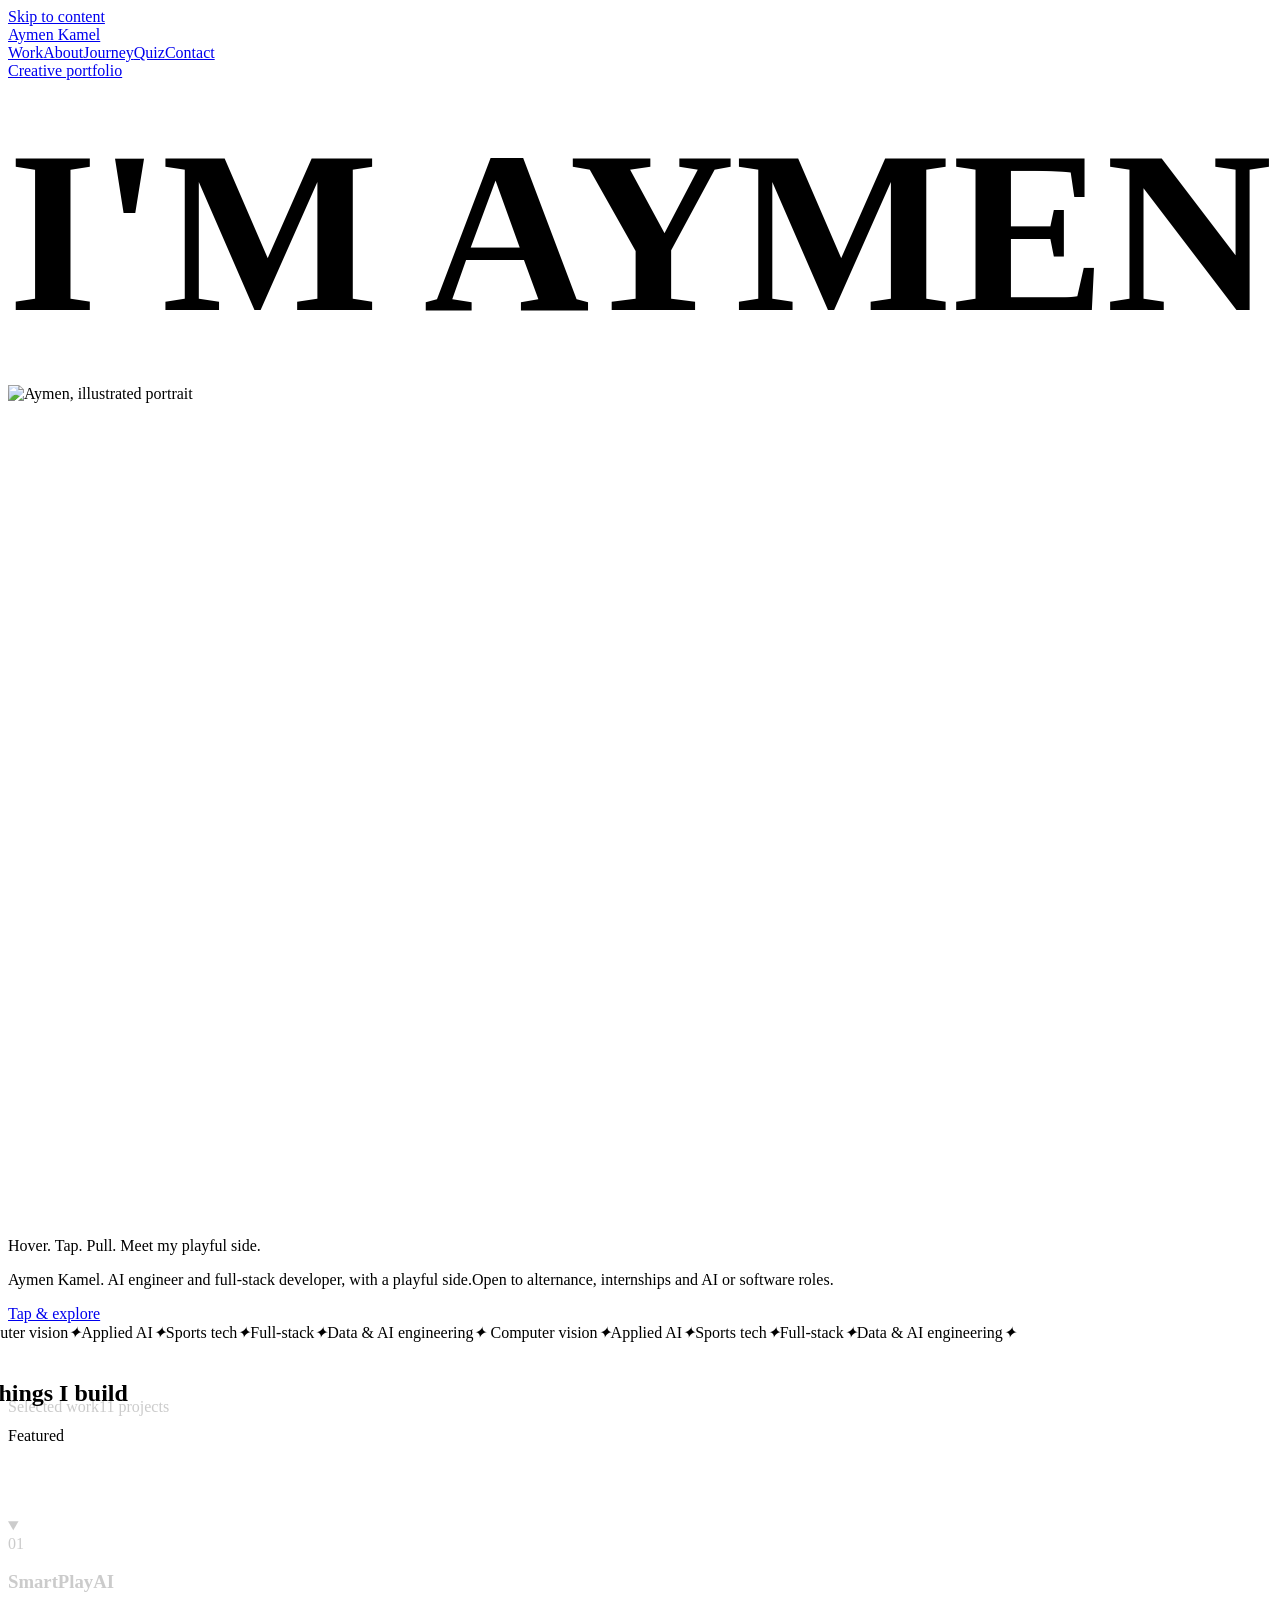
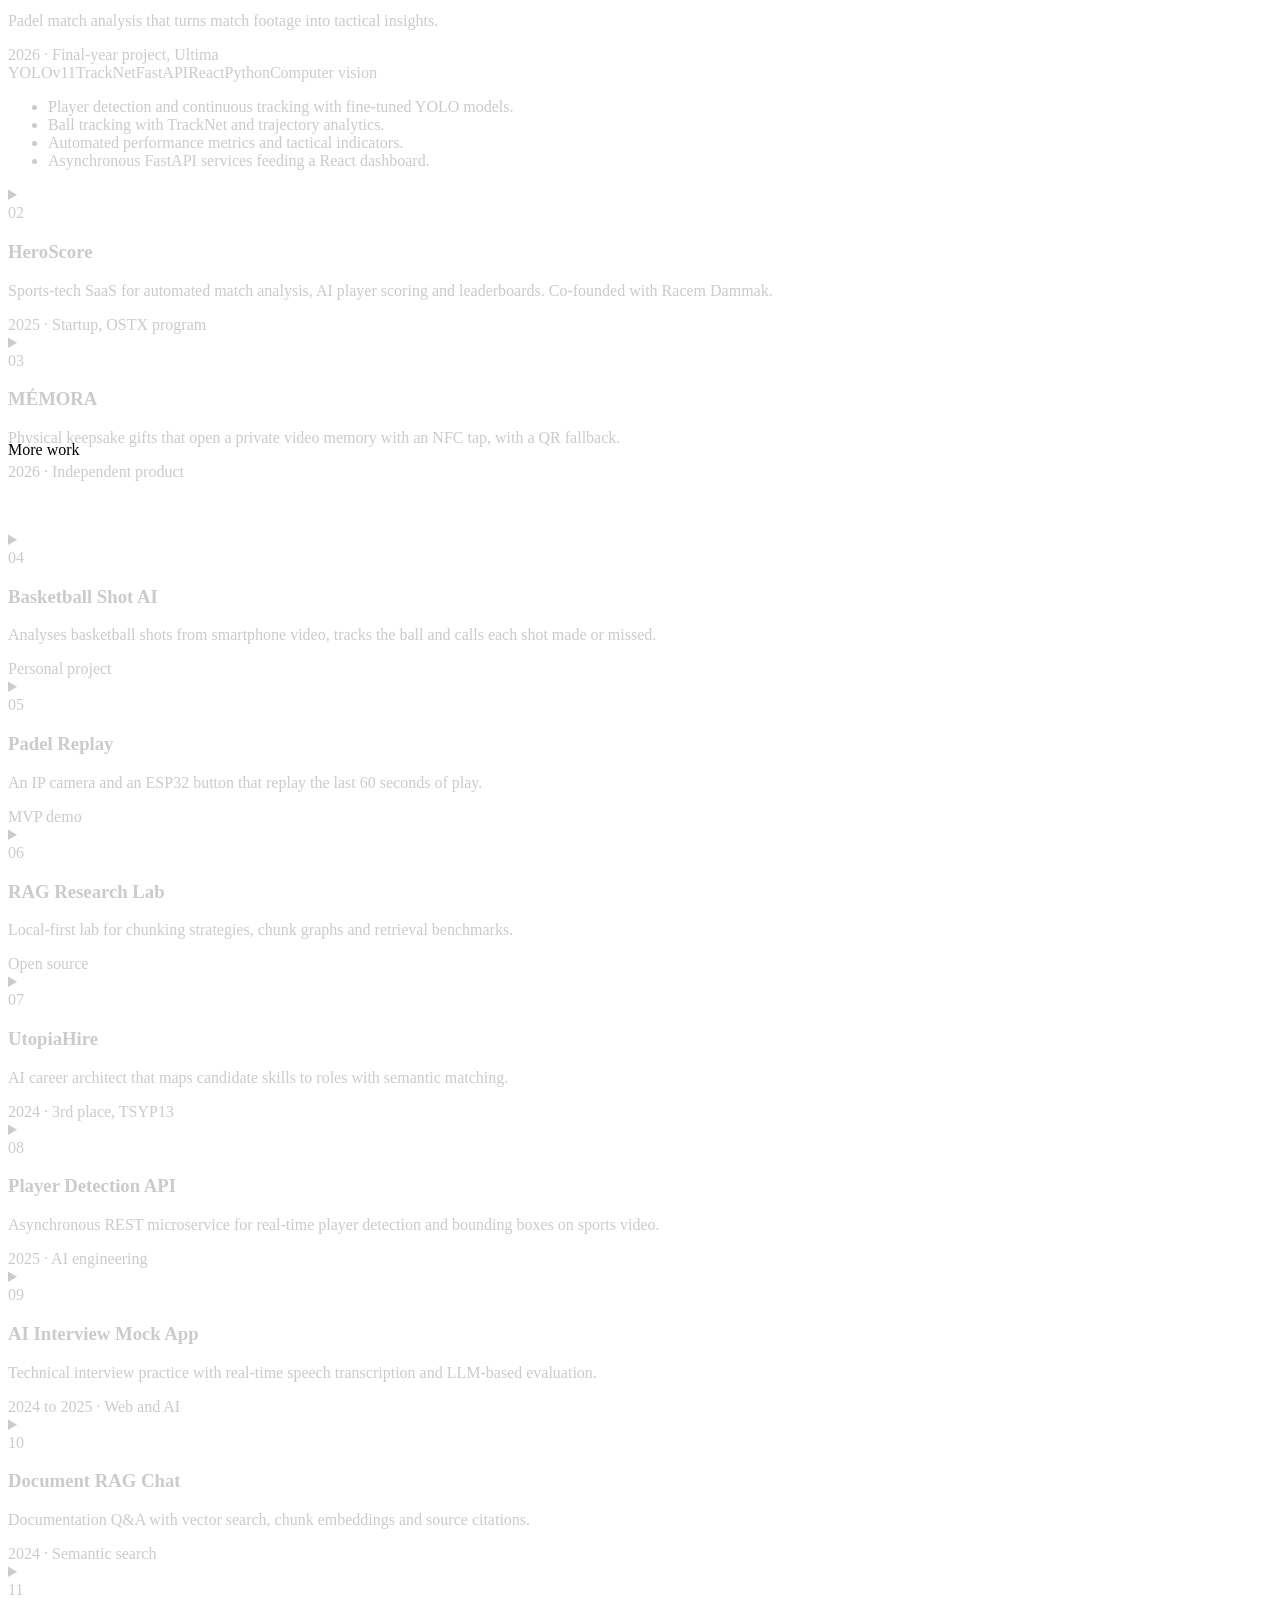
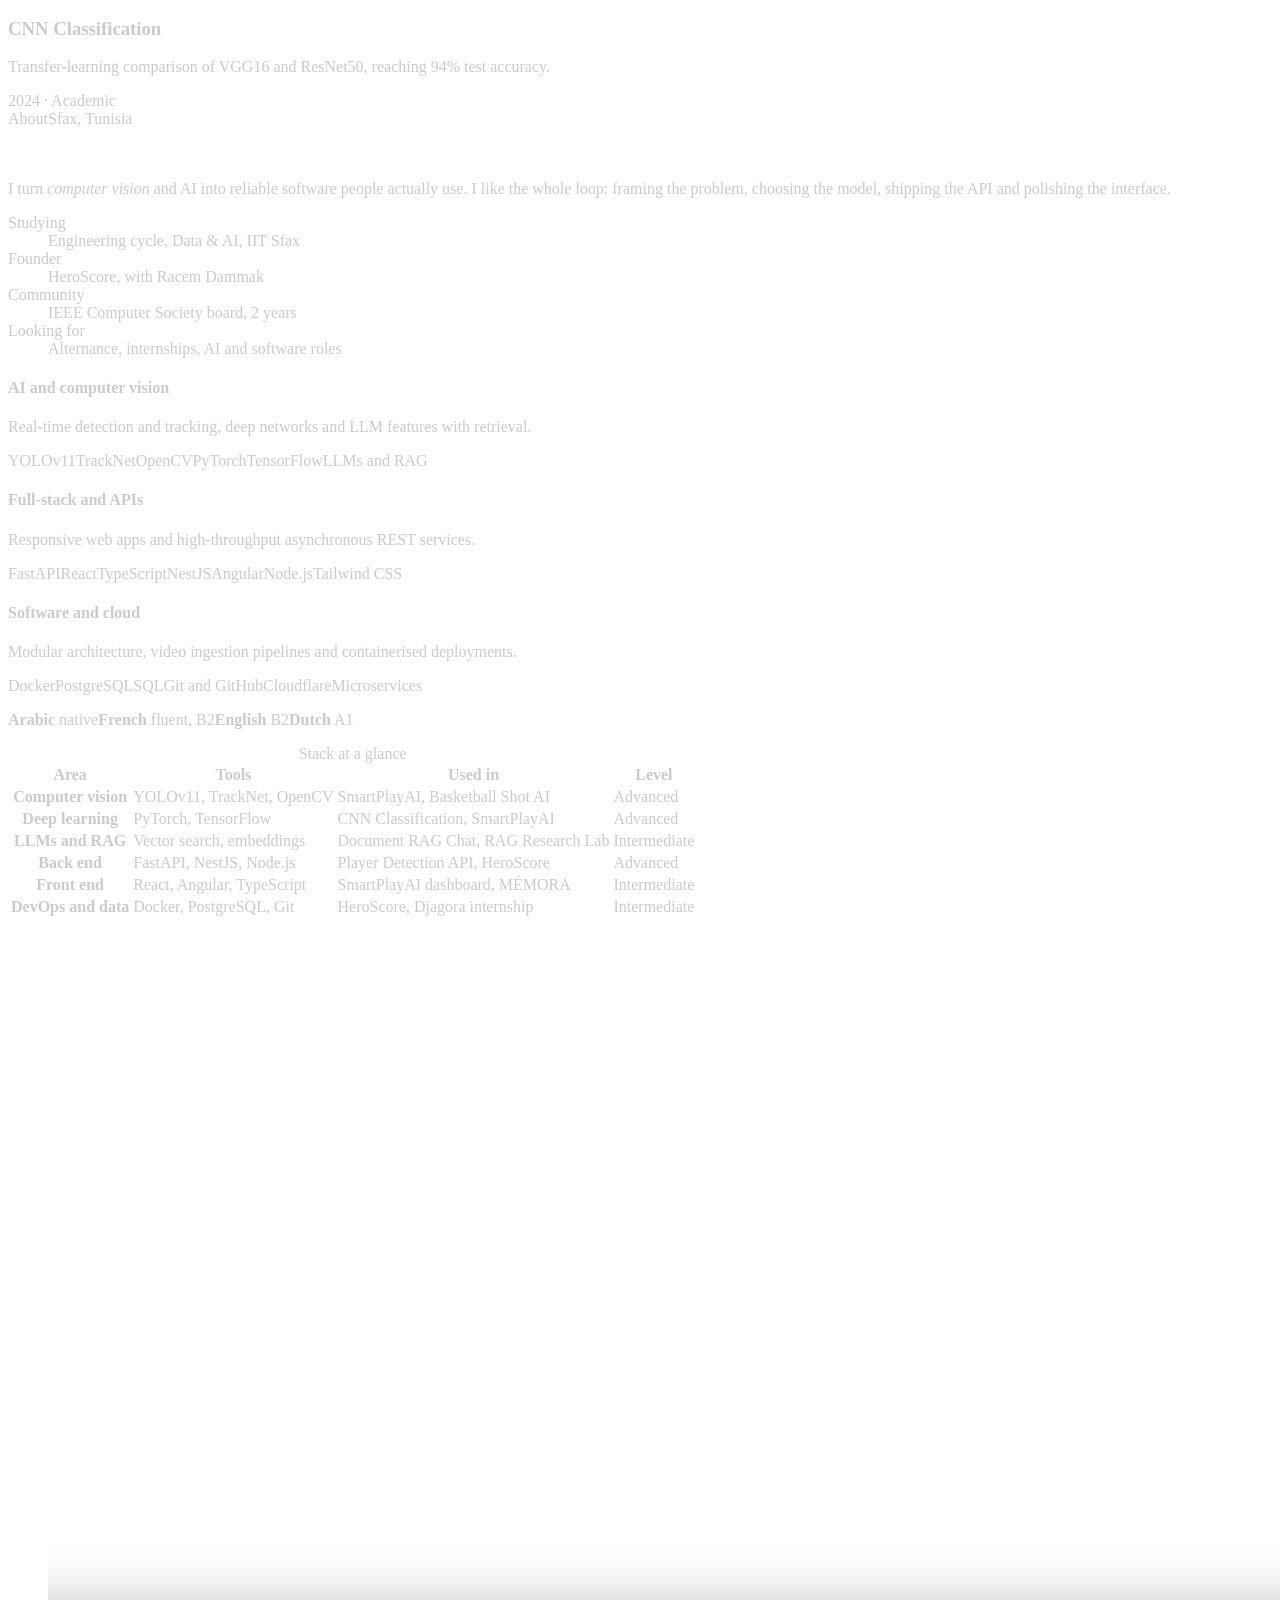
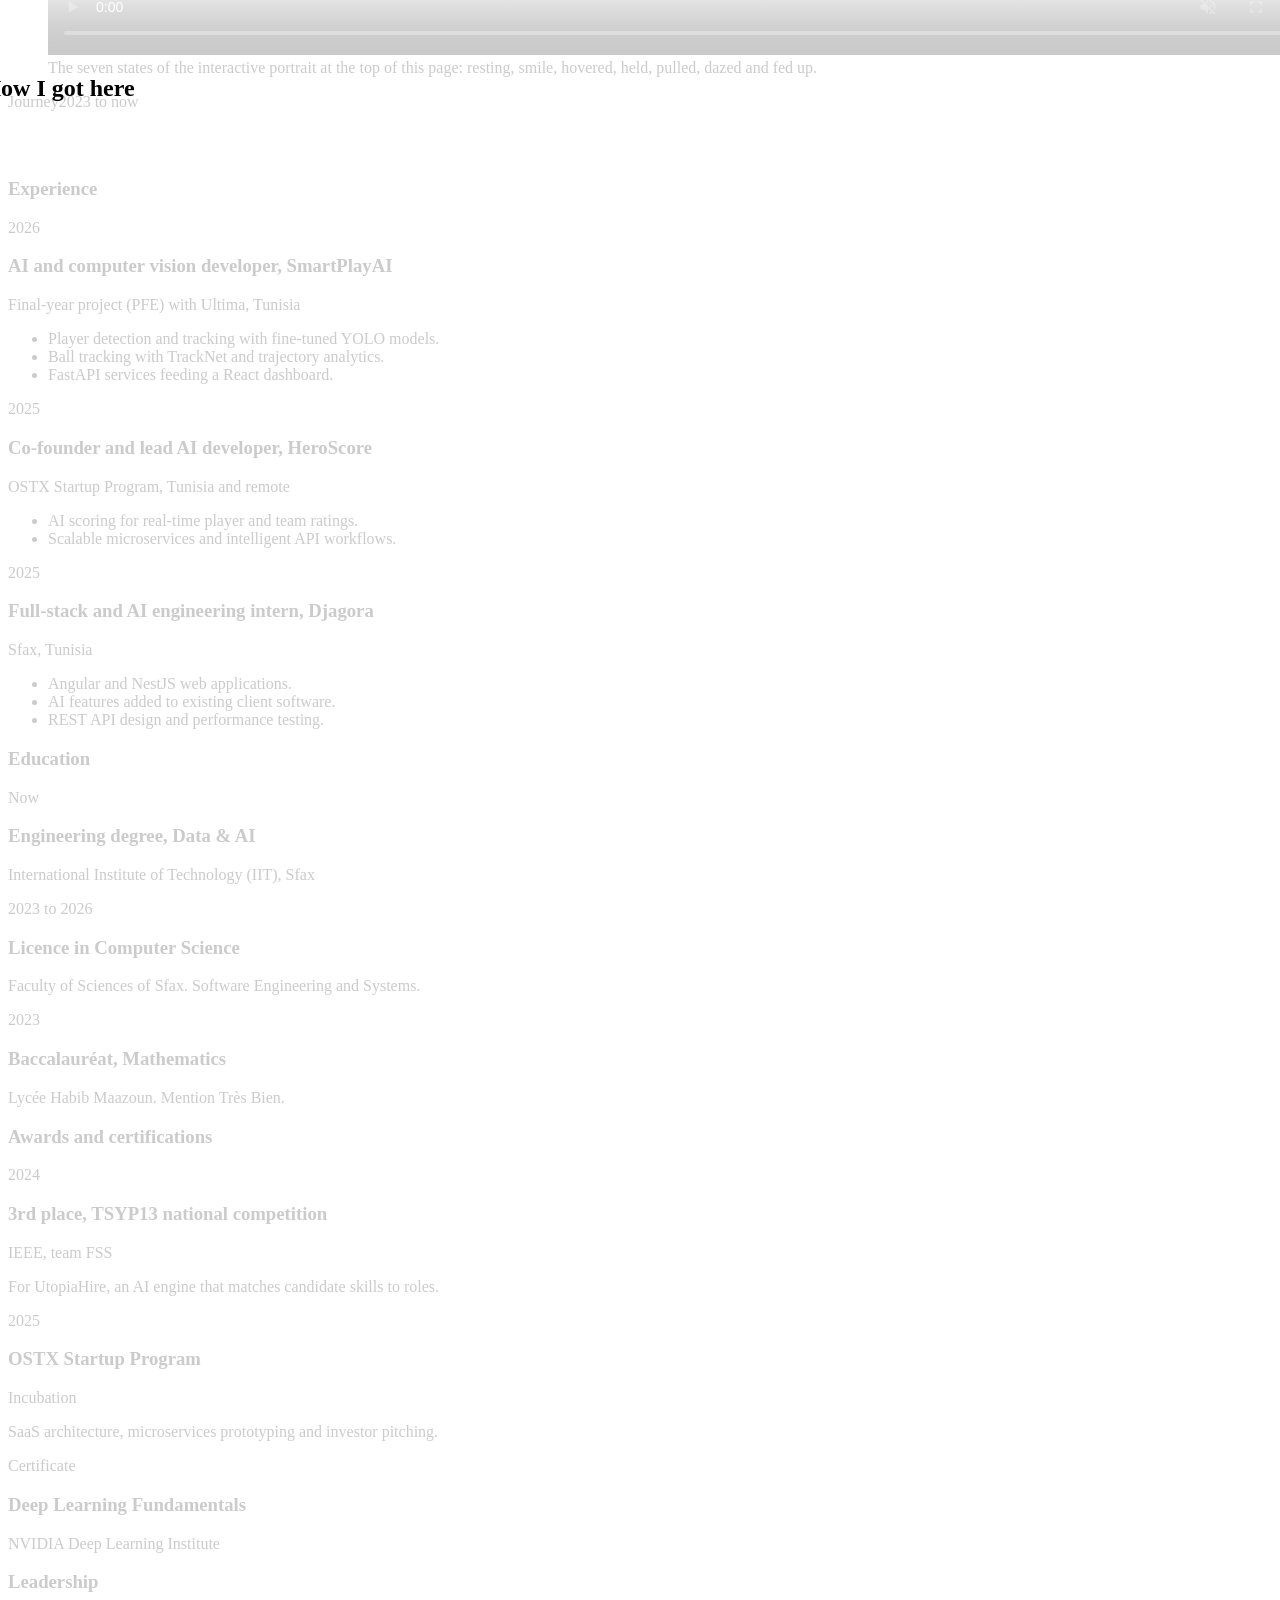
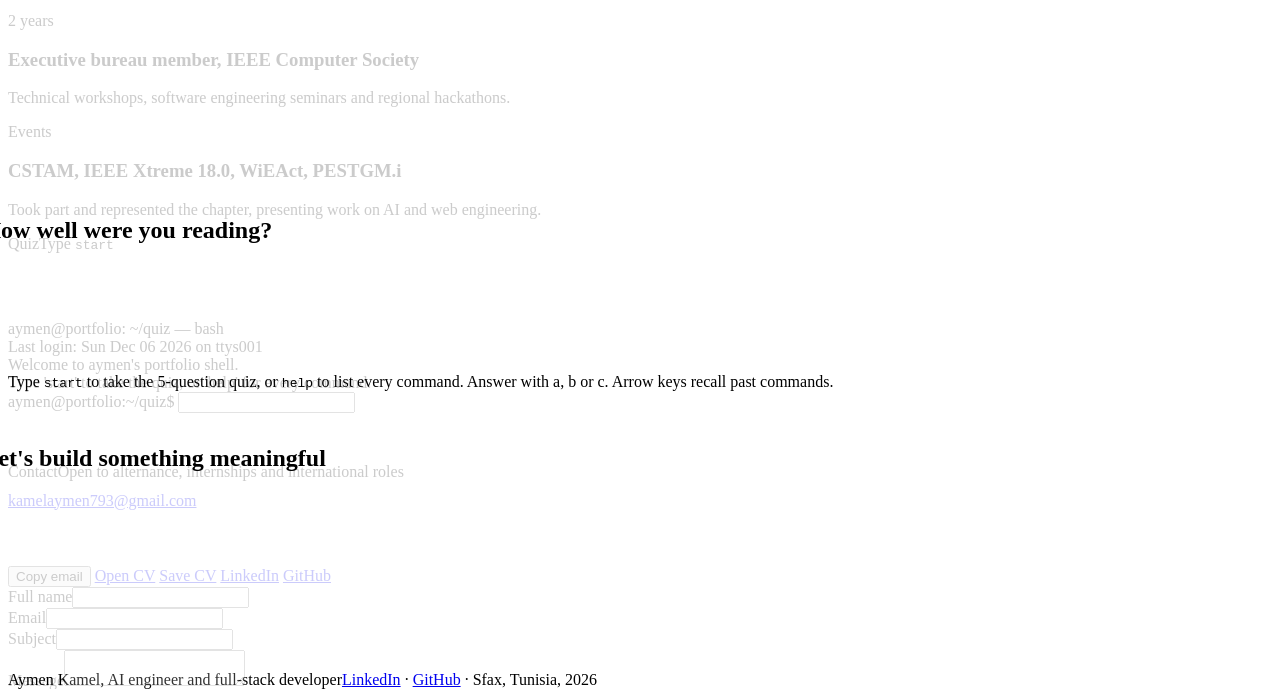
==== commit f68fc6e5: "Turn the quiz into an interactive bash-style terminal Co-Authored-By: Claude Opus 5.5 <noreply@anthr" ====
--- a/src/index.template.html
+++ b/src/index.template.html
@@ -175,50 +175,20 @@
 </section>
 
 <section class="block" id="quiz" style="padding-top:0" aria-labelledby="quiz-title">
-  <div class="label"><span>Quiz</span><span>5 questions</span></div>
+  <div class="label"><span>Quiz</span><span>Type <code>start</code></span></div>
   <h2 id="quiz-title">How well were you reading?</h2>
-  <form class="quiz" id="quizForm" novalidate>
-    <fieldset>
-      <legend>1. Which model tracks the ball in SmartPlayAI?</legend>
-      <label><input type="radio" name="q1" value="a"> ResNet50</label>
-      <label><input type="radio" name="q1" value="b"> TrackNet</label>
-      <label><input type="radio" name="q1" value="c"> VGG16</label>
-      <p class="fb" aria-live="polite"></p>
-    </fieldset>
-    <fieldset>
-      <legend>2. Who co-founded HeroScore with Aymen?</legend>
-      <label><input type="radio" name="q2" value="a"> Racem Dammak</label>
-      <label><input type="radio" name="q2" value="b"> The Djagora team</label>
-      <label><input type="radio" name="q2" value="c"> Nobody, it is a solo project</label>
-      <p class="fb" aria-live="polite"></p>
-    </fieldset>
-    <fieldset>
-      <legend>3. How does a MÉMORA gift open its video memory?</legend>
-      <label><input type="radio" name="q3" value="a"> With a password</label>
-      <label><input type="radio" name="q3" value="b"> With a USB key</label>
-      <label><input type="radio" name="q3" value="c"> With an NFC tap</label>
-      <p class="fb" aria-live="polite"></p>
-    </fieldset>
-    <fieldset>
-      <legend>4. What place did UtopiaHire take at TSYP13?</legend>
-      <label><input type="radio" name="q4" value="a"> 1st</label>
-      <label><input type="radio" name="q4" value="b"> 3rd</label>
-      <label><input type="radio" name="q4" value="c"> 5th</label>
-      <p class="fb" aria-live="polite"></p>
-    </fieldset>
-    <fieldset>
-      <legend>5. What test accuracy did the CNN classification project reach?</legend>
-      <label><input type="radio" name="q5" value="a"> 78%</label>
-      <label><input type="radio" name="q5" value="b"> 86%</label>
-      <label><input type="radio" name="q5" value="c"> 94%</label>
-      <p class="fb" aria-live="polite"></p>
-    </fieldset>
-    <div class="quiz-actions">
-      <button class="btn" type="submit">Check my answers</button>
-      <button class="btn" type="reset">Try again</button>
+  <div class="term" id="term">
+    <div class="term-bar" aria-hidden="true"><i></i><i></i><i></i><span>aymen@portfolio: ~/quiz &mdash; bash</span></div>
+    <div class="term-body" id="termBody">
+      <div class="term-out" id="termOut" role="log" aria-live="polite" aria-label="Terminal output"></div>
+      <form class="term-line" id="termForm" autocomplete="off">
+        <label class="term-prompt" id="termPrompt" for="termIn">aymen@portfolio:~/quiz$</label>
+        <input class="term-in" id="termIn" type="text" spellcheck="false" autocapitalize="off" autocorrect="off" enterkeyhint="send" aria-describedby="termHelp">
+      </form>
     </div>
-    <p class="quiz-score" id="quizScore" role="status" aria-live="polite"></p>
-  </form>
+  </div>
+  <p class="term-help" id="termHelp">Type <code>start</code> to take the 5-question quiz, or <code>help</code> to list every command. Answer with a, b or c. Arrow keys recall past commands.</p>
+  <noscript><p class="term-help">The quiz terminal needs JavaScript.</p></noscript>
 </section>
 
 <section class="block contact" id="contact" style="padding-top:0">
@@ -518,7 +488,7 @@
       mega: document.getElementById('mega'), stage: document.getElementById('stage'),
       tag: document.querySelector('.tagline'), hint: document.querySelector('.hint'), cta: document.querySelector('.cta')
     };
-    var rise = Array.prototype.slice.call(document.querySelectorAll('.label, .about .lead, .facts > div, .skill, .langs, details.proj, .group .gh, .tl > div, .mail, .actions, .form, .table-wrap, .reel, .quiz fieldset'));
+    var rise = Array.prototype.slice.call(document.querySelectorAll('.label, .about .lead, .facts > div, .skill, .langs, details.proj, .group .gh, .tl > div, .mail, .actions, .form, .table-wrap, .reel, .term'));
     var slide = Array.prototype.slice.call(document.querySelectorAll('section.block h2'));
     var lastY = -1, vel = 0, offset = 0, lastTop = window.scrollY;
 
@@ -591,38 +561,157 @@
       .catch(function(){ status.textContent = 'The message could not be sent. Please write to kamelaymen793@gmail.com.'; });
   });
 
-  /* ---- quiz: answers come from the content of this page ---- */
-  var quiz = document.getElementById('quizForm'), quizScore = document.getElementById('quizScore');
-  var answers = {
-    q1: {ok:'b', why:'TrackNet follows the ball; YOLO handles the players.'},
-    q2: {ok:'a', why:'HeroScore was co-founded with Racem Dammak.'},
-    q3: {ok:'c', why:'An NFC tap opens the memory, with a QR code as fallback.'},
-    q4: {ok:'b', why:'UtopiaHire took 3rd place at the TSYP13 national competition.'},
-    q5: {ok:'c', why:'VGG16 and ResNet50 transfer learning reached 94%.'}
-  };
-  var verdicts = ['Time to scroll back up!', 'A quick skim, then.', 'Not bad.', 'Good reading.', 'Very close!', 'Perfect score. Let’s talk.'];
-  quiz.addEventListener('submit', function(e){
-    e.preventDefault();
-    var score = 0, total = 0, missing = 0;
-    Object.keys(answers).forEach(function(q){
-      total++;
-      var fs = quiz.querySelector('input[name="' + q + '"]').closest('fieldset');
-      var fb = fs.querySelector('.fb');
-      var picked = quiz.querySelector('input[name="' + q + '"]:checked');
-      fs.classList.remove('right', 'wrong');
-      if(!picked){ missing++; fb.textContent = 'No answer yet.'; return; }
-      if(picked.value === answers[q].ok){ score++; fs.classList.add('right'); fb.textContent = 'Correct. ' + answers[q].why; }
-      else { fs.classList.add('wrong'); fb.textContent = 'Not quite. ' + answers[q].why; }
+  /* ---- quiz terminal: a tiny fake bash shell that runs the quiz ---- */
+  (function(){
+    var out = document.getElementById('termOut'), form = document.getElementById('termForm');
+    var input = document.getElementById('termIn'), promptEl = document.getElementById('termPrompt');
+    var body = document.getElementById('termBody');
+    if(!out || !form) return;
+    var PS1 = 'aymen@portfolio:~/quiz$';
+    var CV = 'assets/Aymen-Kamel-CV.pdf', MAIL = 'kamelaymen793@gmail.com';
+    /* answers come from the content of this page */
+    var questions = [
+      {q:'Which model tracks the ball in SmartPlayAI?', o:['ResNet50', 'TrackNet', 'VGG16'], ok:1, why:'TrackNet follows the ball; YOLO handles the players.'},
+      {q:'Who co-founded HeroScore with Aymen?', o:['Racem Dammak', 'The Djagora team', 'Nobody, it is a solo project'], ok:0, why:'HeroScore was co-founded with Racem Dammak.'},
+      {q:'How does a MÉMORA gift open its video memory?', o:['With a password', 'With a USB key', 'With an NFC tap'], ok:2, why:'An NFC tap opens the memory, with a QR code as fallback.'},
+      {q:'What place did UtopiaHire take at TSYP13?', o:['1st', '3rd', '5th'], ok:1, why:'UtopiaHire took 3rd place at the TSYP13 national competition.'},
+      {q:'What test accuracy did the CNN classification project reach?', o:['78%', '86%', '94%'], ok:2, why:'VGG16 and ResNet50 transfer learning reached 94%.'}
+    ];
+    var verdicts = ['Time to scroll back up!', 'A quick skim, then.', 'Not bad.', 'Good reading.', 'Very close!', 'Perfect score. Let’s talk.'];
+    var mode = 'shell', qi = 0, score = 0, best = null, hist = [], hp = 0;
+
+    function line(text, cls){
+      var d = document.createElement('div');
+      d.className = 't-' + (cls || 'out');
+      d.textContent = text;
+      out.appendChild(d);
+      body.scrollTop = body.scrollHeight;
+    }
+    function lines(arr, cls){ arr.forEach(function(t){ line(t, cls); }); }
+    function echo(cmd){
+      var d = document.createElement('div'); d.className = 't-cmd';
+      var p = document.createElement('span'); p.className = 't-ps1'; p.textContent = promptEl.textContent + ' ';
+      d.appendChild(p); d.appendChild(document.createTextNode(cmd));
+      out.appendChild(d);
+    }
+    function setPrompt(){
+      promptEl.textContent = mode === 'quiz' ? '[' + (qi + 1) + '/' + questions.length + '] answer (a/b/c)>' : PS1;
+    }
+    function bar(n, t){
+      var w = 20, f = Math.round(w * n / t);
+      return '[' + new Array(f + 1).join('#') + new Array(w - f + 1).join('.') + '] ' + Math.round(100 * n / t) + '%';
+    }
+    function ask(){
+      var Q = questions[qi];
+      line('');
+      line('Q' + (qi + 1) + '. ' + Q.q, 'q');
+      Q.o.forEach(function(o, i){ line('   ' + 'abc'[i] + ') ' + o, 'opt'); });
+      setPrompt();
+    }
+    function start(){
+      mode = 'quiz'; qi = 0; score = 0;
+      lines(['$ ./quiz.sh', 'Loading 5 questions about this page... done.', "Answer with a, b or c. Type 'quit' to stop."], 'dim');
+      ask();
+    }
+    function finish(){
+      mode = 'shell';
+      best = best === null ? score : Math.max(best, score);
+      line('');
+      line('score: ' + score + '/' + questions.length + '  ' + bar(score, questions.length), score === questions.length ? 'ok' : 'hl');
+      line(verdicts[score], score === questions.length ? 'ok' : 'out');
+      line("Type 'start' to try again, or 'cat cv' to read the CV.", 'dim');
+      setPrompt();
+    }
+    function answer(raw){
+      var a = raw.toLowerCase(), Q = questions[qi], pick = -1;
+      if(a === 'quit' || a === 'exit' || a === 'q'){ mode = 'shell'; line('quiz aborted.', 'dim'); setPrompt(); return; }
+      if(/^[abc]\)?$/.test(a)) pick = 'abc'.indexOf(a.charAt(0));
+      else if(/^[123]$/.test(a)) pick = +a - 1;
+      else Q.o.forEach(function(o, i){ if(o.toLowerCase() === a) pick = i; });
+      if(pick < 0){ line("bash: please answer a, b or c (or 'quit').", 'err'); return; }
+      if(pick === Q.ok){ score++; line('✓ correct. ' + Q.why, 'ok'); }
+      else { line('✗ wrong, it was ' + 'abc'[Q.ok] + ') ' + Q.o[Q.ok] + '. ' + Q.why, 'err'); }
+      qi++;
+      if(qi < questions.length) ask(); else finish();
+    }
+
+    var cmds = {
+      help: function(){
+        lines([
+          'available commands:',
+          '  start      run the quiz (5 questions)',
+          '  score      show your best score',
+          '  whoami     who built this',
+          '  ls         list files   (try: ls projects)',
+          '  cat        read a file  (try: cat contact.txt, cat cv)',
+          '  history    commands you typed',
+          '  date, pwd, echo, clear'
+        ]);
+      },
+      start: start, quiz: start, './quiz.sh': start,
+      score: function(){ line(best === null ? "no score yet. Type 'start'." : 'best score: ' + best + '/' + questions.length + '  ' + bar(best, questions.length)); },
+      whoami: function(){ lines(['aymen kamel', 'AI engineer and full-stack developer, Sfax, Tunisia', 'open to alternance, internships and AI or software roles']); },
+      ls: function(args){
+        if(/^projects\/?$/.test(args)){ line(projects.map(function(p){ return p.n.replace(/\s+/g, '_'); }).join('  ')); return; }
+        line('quiz.sh  cv.pdf  contact.txt  projects/');
+      },
+      cat: function(args){
+        if(/^cv(\.pdf)?$/.test(args)){ line('opening cv.pdf in a new tab...', 'dim'); window.open(CV, '_blank', 'noopener'); return; }
+        if(/^contact(\.txt)?$/.test(args)){ lines(['email:    ' + MAIL, 'linkedin: linkedin.com/in/aymen-kamel-b135a3301', 'github:   github.com/aymen-kamel']); return; }
+        if(/^quiz\.sh$/.test(args)){ lines(['#!/bin/bash', '# 5 questions, answers hidden. Nice try.'], 'dim'); return; }
+        if(/^projects\/?$/.test(args)){ line('cat: projects/: Is a directory', 'err'); return; }
+        line('cat: ' + (args || '') + ': No such file or directory', 'err');
+      },
+      history: function(){ hist.forEach(function(h, i){ line('  ' + (i + 1) + '  ' + h); }); },
+      date: function(){ line(new Date().toString()); },
+      pwd: function(){ line('/home/aymen/quiz'); },
+      echo: function(args){ line(args); },
+      clear: function(){ out.textContent = ''; },
+      cd: function(){ line('cd: you are exactly where you should be.', 'dim'); },
+      exit: function(){ line('logout... just kidding, the terminal stays open.', 'dim'); },
+      sudo: function(args){
+        if(/^hire\s+aymen$/i.test(args)){ line('[sudo] access granted. Opening your mail client...', 'ok'); location.href = 'mailto:' + MAIL + '?subject=Let%27s%20work%20together'; return; }
+        line('aymen is not in the sudoers file. Try: sudo hire aymen', 'err');
+      },
+      rm: function(){ line('rm: permission denied. This portfolio is staying.', 'err'); }
+    };
+    var names = Object.keys(cmds);
+
+    function run(raw){
+      var cmd = raw.trim();
+      echo(raw);
+      if(!cmd) return;
+      hist.push(cmd); hp = hist.length;
+      if(mode === 'quiz'){ answer(cmd); return; }
+      var sp = cmd.indexOf(' ');
+      var name = (sp < 0 ? cmd : cmd.slice(0, sp)).toLowerCase(), args = sp < 0 ? '' : cmd.slice(sp + 1).trim();
+      if(cmds.hasOwnProperty(name)) cmds[name](args);
+      else line('bash: ' + name + ": command not found. Type 'help'.", 'err');
+    }
+
+    form.addEventListener('submit', function(e){
+      e.preventDefault();
+      var v = input.value; input.value = '';
+      run(v);
+      body.scrollTop = body.scrollHeight;
     });
-    quizScore.textContent = 'Score: ' + score + ' / ' + total + '. ' + verdicts[score] + (missing ? ' (' + missing + ' unanswered)' : '');
-  });
-  quiz.addEventListener('reset', function(){
-    Array.prototype.forEach.call(quiz.querySelectorAll('fieldset'), function(fs){
-      fs.classList.remove('right', 'wrong');
-      fs.querySelector('.fb').textContent = '';
+    input.addEventListener('keydown', function(e){
+      if(e.key === 'ArrowUp' && hist.length){ e.preventDefault(); hp = Math.max(0, hp - 1); input.value = hist[hp]; }
+      else if(e.key === 'ArrowDown' && hist.length){ e.preventDefault(); hp = Math.min(hist.length, hp + 1); input.value = hist[hp] || ''; }
+      else if(e.key === 'Tab' && mode === 'shell' && input.value && input.value.indexOf(' ') < 0){
+        var m = names.filter(function(n){ return n.indexOf(input.value.toLowerCase()) === 0; });
+        if(m.length === 1){ e.preventDefault(); input.value = m[0] + ' '; }
+        else if(m.length > 1){ e.preventDefault(); echo(input.value); line(m.join('  ')); }
+      }
+      else if(e.key === 'l' && e.ctrlKey){ e.preventDefault(); out.textContent = ''; }
     });
-    quizScore.textContent = '';
-  });
+    /* clicking anywhere in the window focuses the prompt, unless you are selecting text */
+    document.getElementById('term').addEventListener('click', function(){
+      if(!String(window.getSelection && window.getSelection())) input.focus({preventScroll:true});
+    });
+
+    lines(['Last login: ' + new Date().toDateString() + ' on ttys001', "Welcome to aymen's portfolio shell.", "Type 'start' to take the quiz, or 'help' for every command."], 'dim');
+  })();
 })();
 
 /* Easter eggs: pure JS, no libraries */
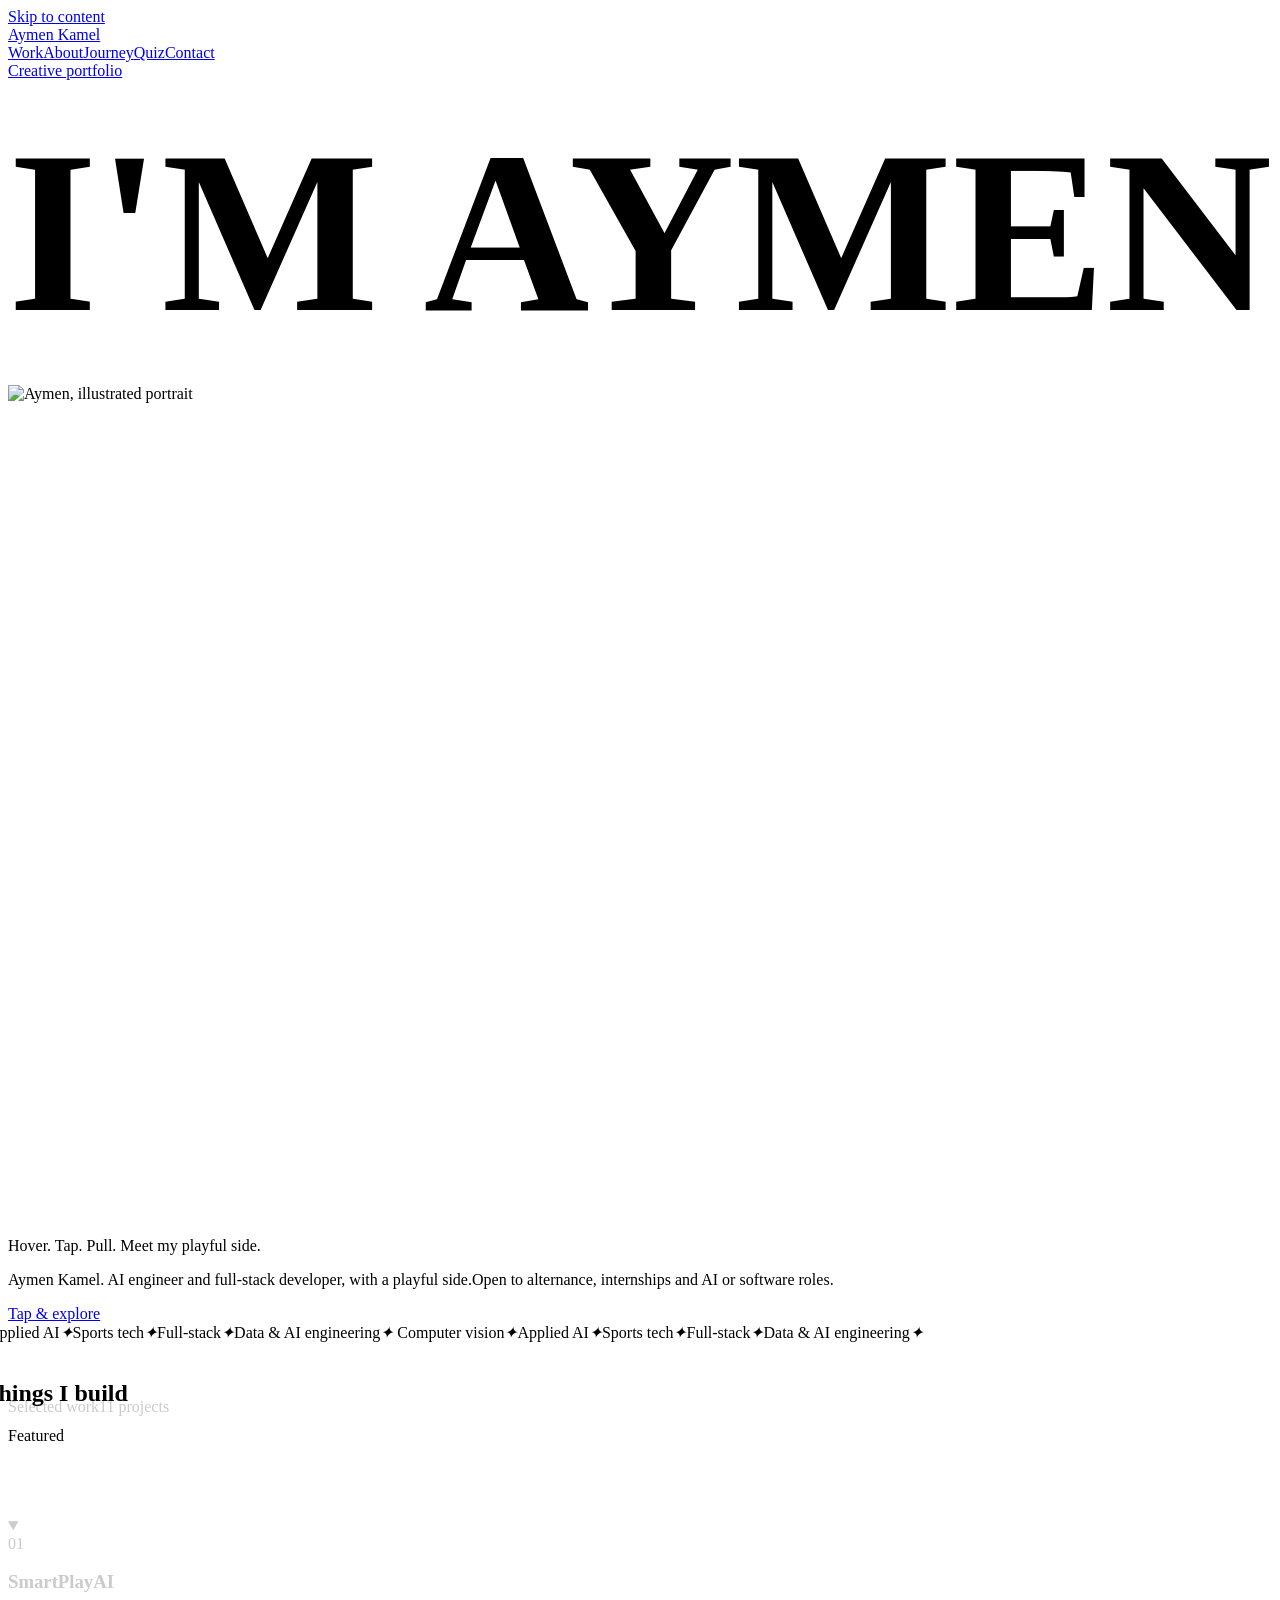
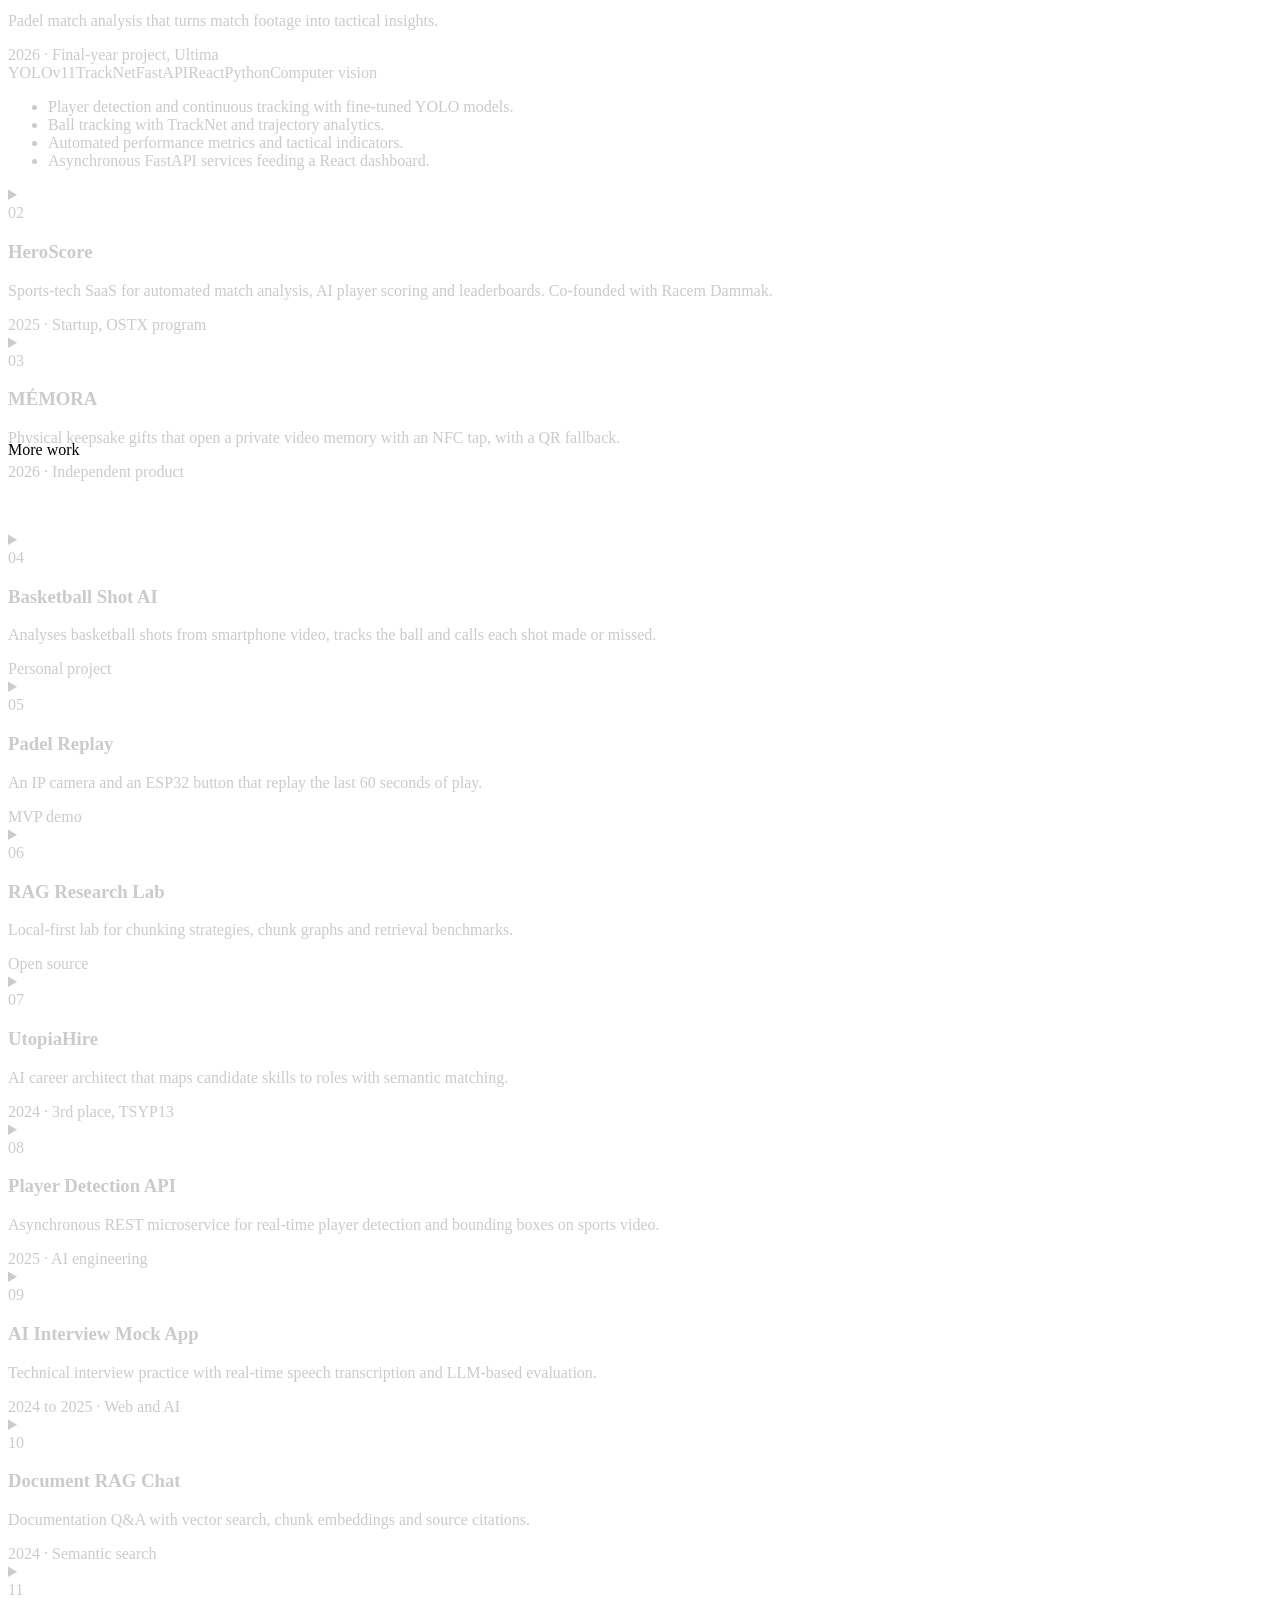
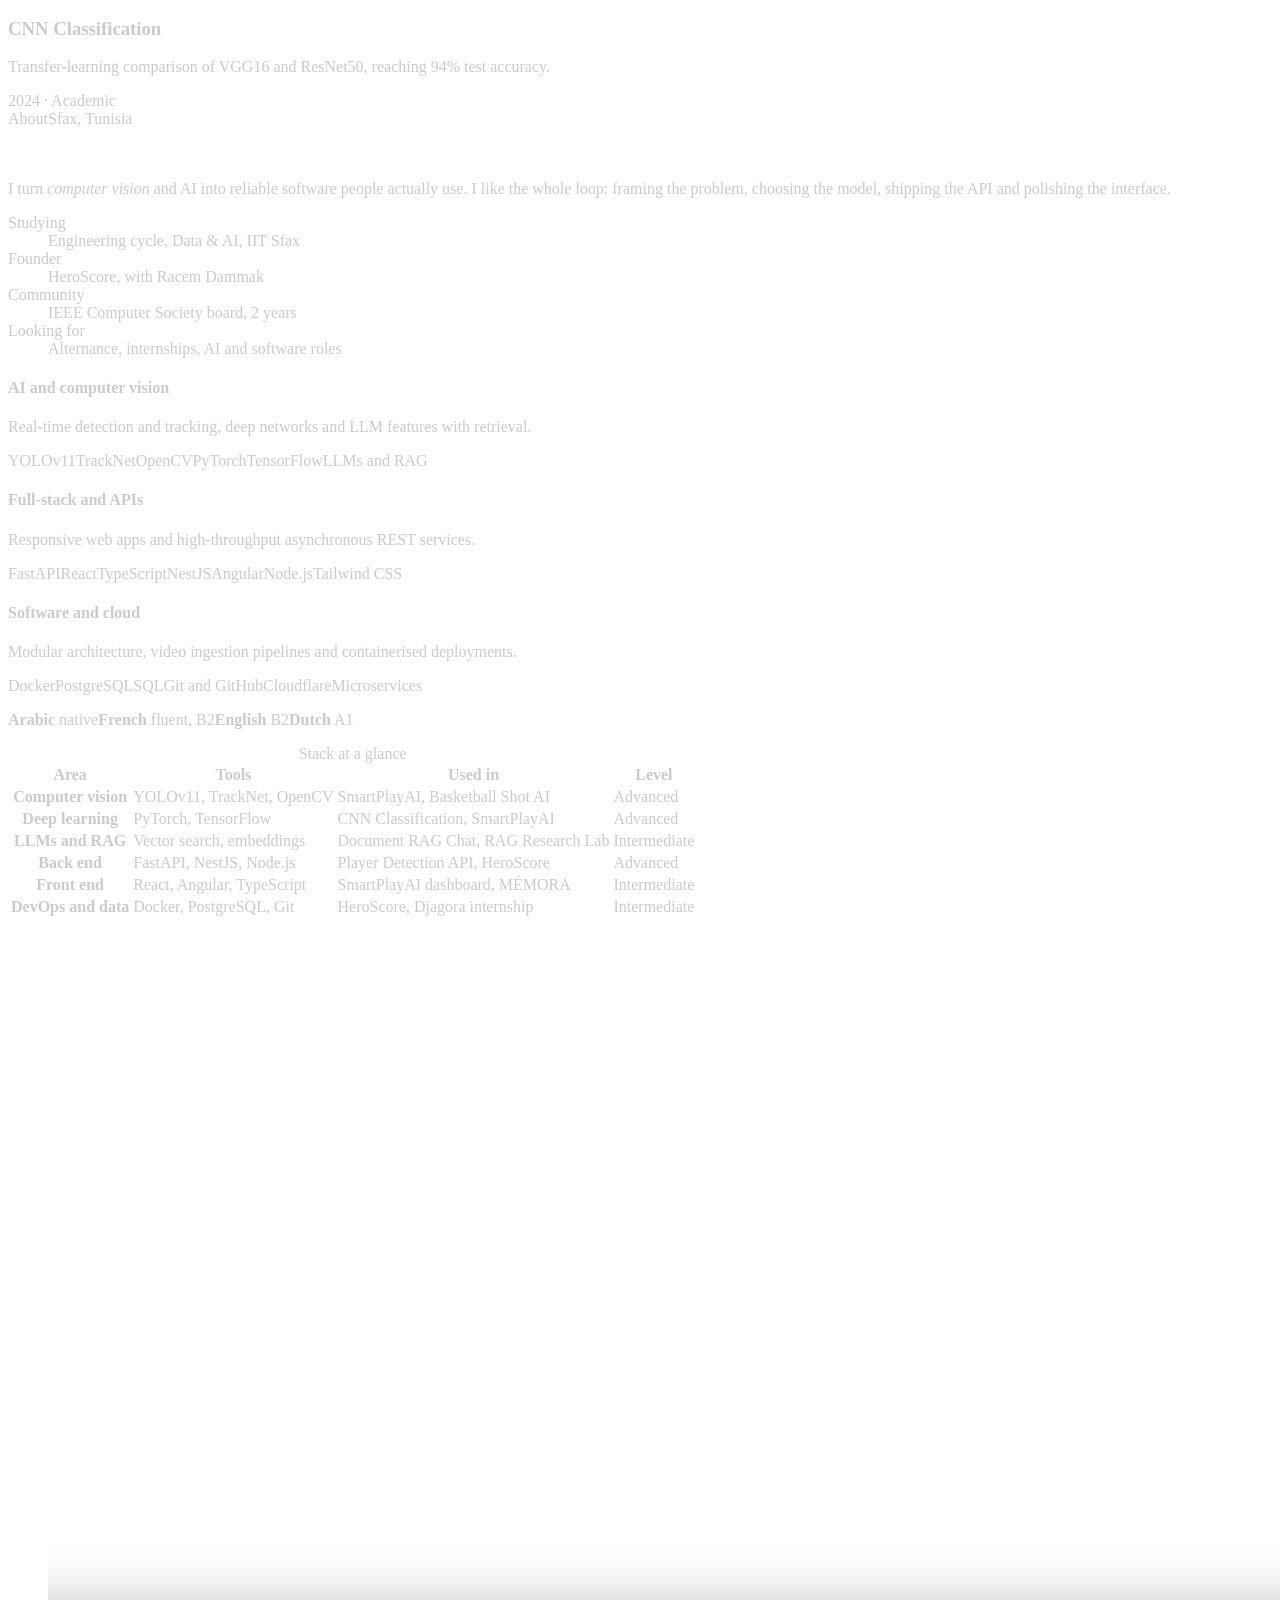
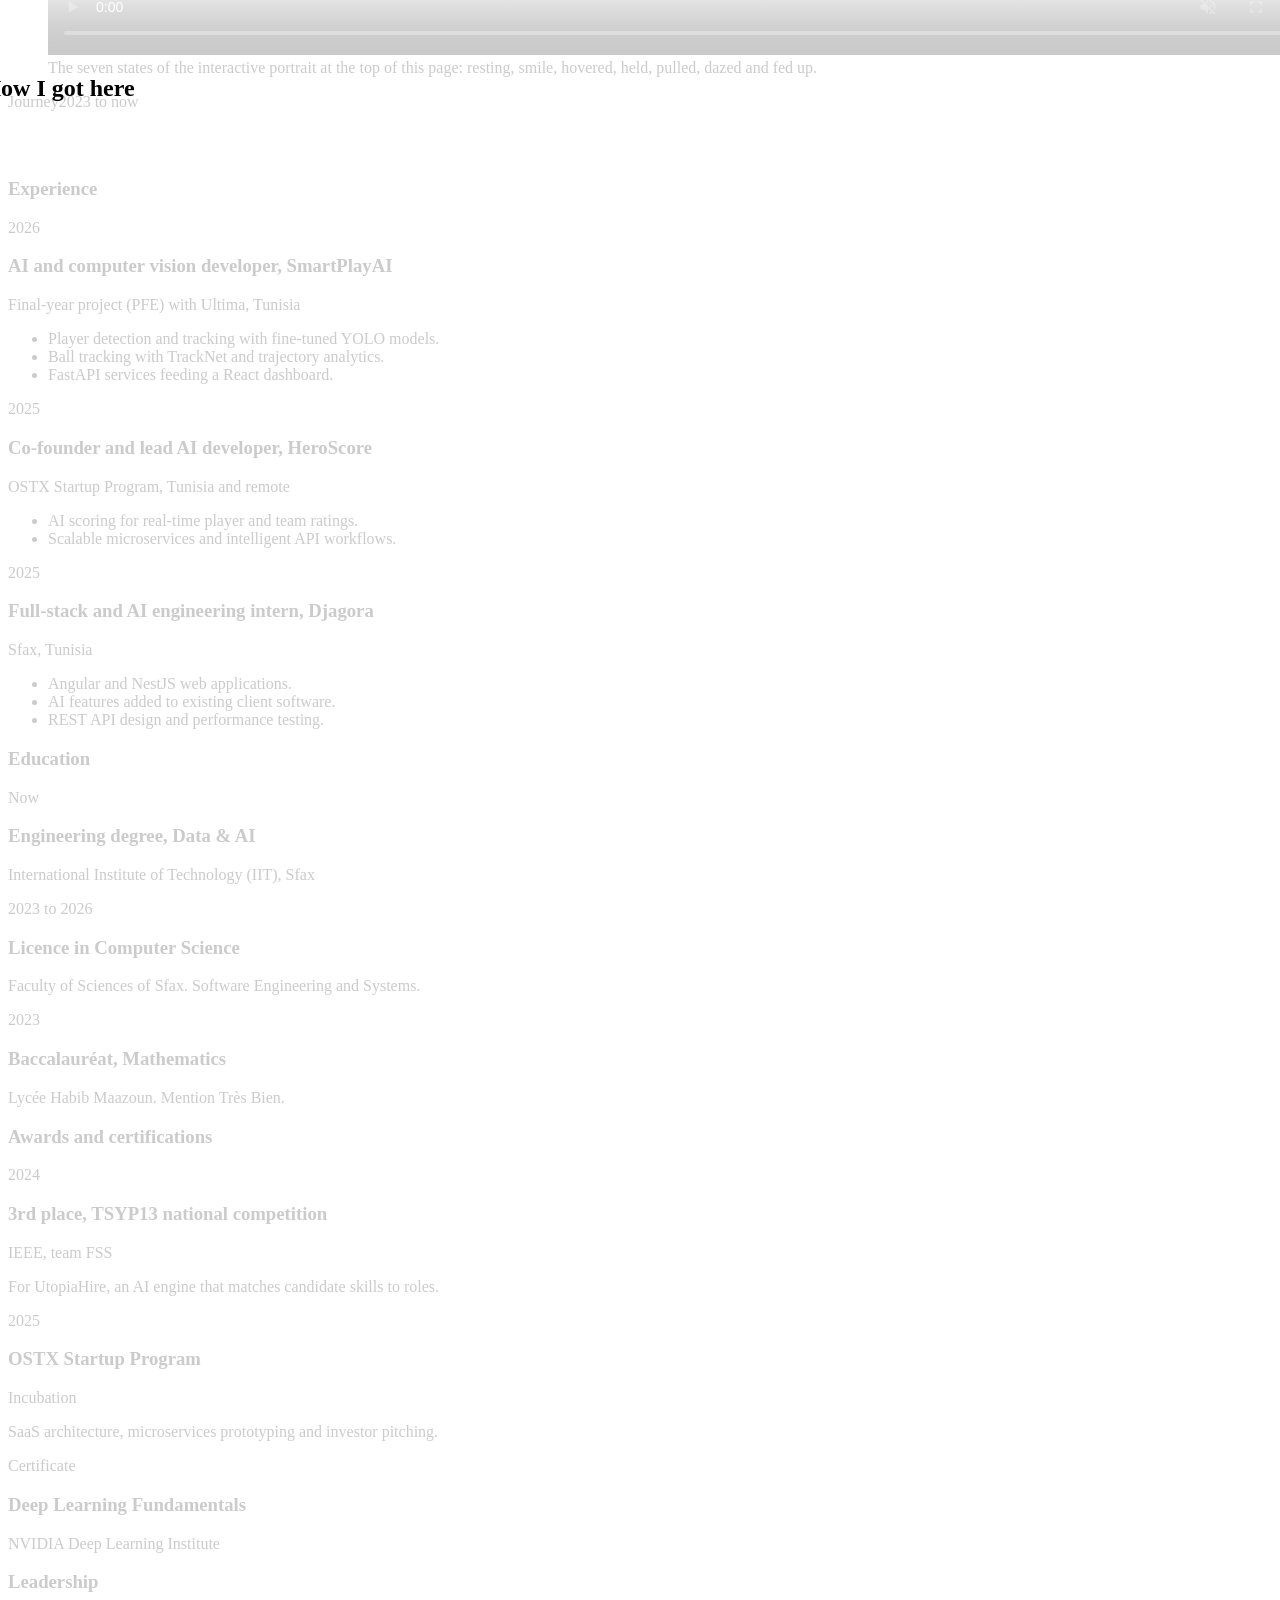
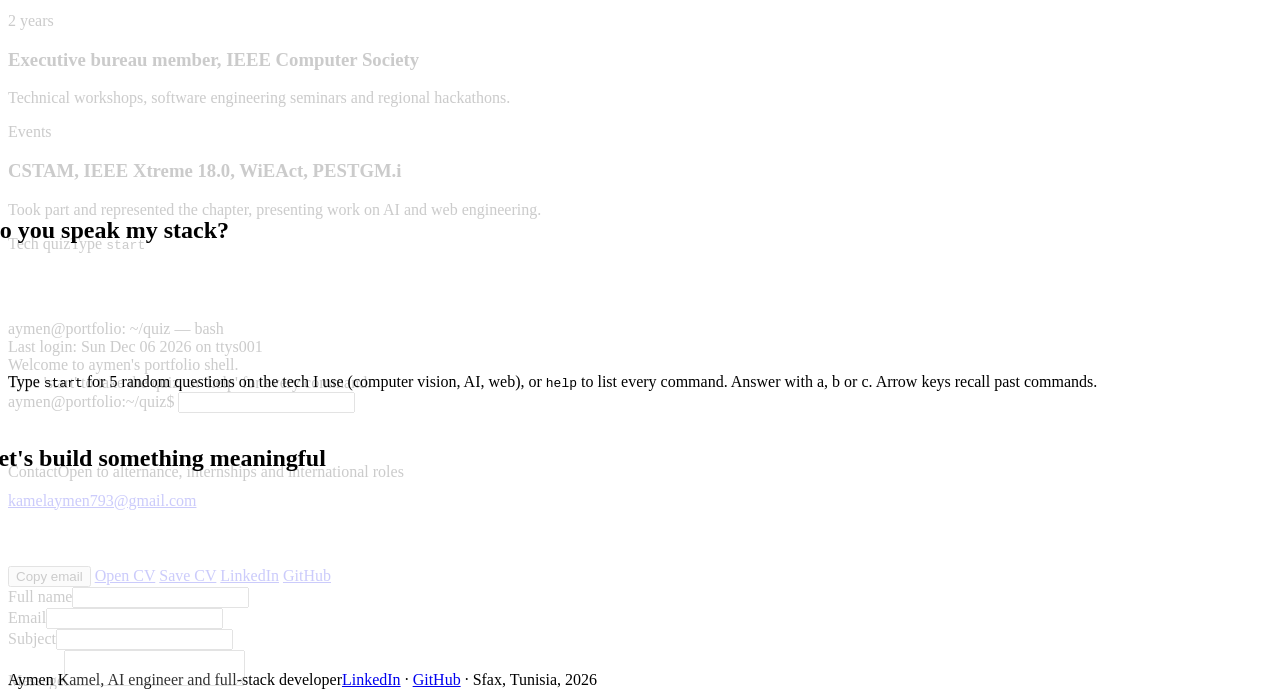
==== commit 2edb9636: "Make the terminal quiz a random tech quiz on the stack I use Co-Authored-By: Claude Opus 5.5 <norepl" ====
--- a/src/index.template.html
+++ b/src/index.template.html
@@ -175,8 +175,8 @@
 </section>
 
 <section class="block" id="quiz" style="padding-top:0" aria-labelledby="quiz-title">
-  <div class="label"><span>Quiz</span><span>Type <code>start</code></span></div>
-  <h2 id="quiz-title">How well were you reading?</h2>
+  <div class="label"><span>Tech quiz</span><span>Type <code>start</code></span></div>
+  <h2 id="quiz-title">Do you speak my stack?</h2>
   <div class="term" id="term">
     <div class="term-bar" aria-hidden="true"><i></i><i></i><i></i><span>aymen@portfolio: ~/quiz &mdash; bash</span></div>
     <div class="term-body" id="termBody">
@@ -187,7 +187,7 @@
       </form>
     </div>
   </div>
-  <p class="term-help" id="termHelp">Type <code>start</code> to take the 5-question quiz, or <code>help</code> to list every command. Answer with a, b or c. Arrow keys recall past commands.</p>
+  <p class="term-help" id="termHelp">Type <code>start</code> for 5 random questions on the tech I use (computer vision, AI, web), or <code>help</code> to list every command. Answer with a, b or c. Arrow keys recall past commands.</p>
   <noscript><p class="term-help">The quiz terminal needs JavaScript.</p></noscript>
 </section>
 
@@ -569,14 +569,28 @@
     if(!out || !form) return;
     var PS1 = 'aymen@portfolio:~/quiz$';
     var CV = 'assets/Aymen-Kamel-CV.pdf', MAIL = 'kamelaymen793@gmail.com';
-    /* answers come from the content of this page */
-    var questions = [
-      {q:'Which model tracks the ball in SmartPlayAI?', o:['ResNet50', 'TrackNet', 'VGG16'], ok:1, why:'TrackNet follows the ball; YOLO handles the players.'},
-      {q:'Who co-founded HeroScore with Aymen?', o:['Racem Dammak', 'The Djagora team', 'Nobody, it is a solo project'], ok:0, why:'HeroScore was co-founded with Racem Dammak.'},
-      {q:'How does a MÉMORA gift open its video memory?', o:['With a password', 'With a USB key', 'With an NFC tap'], ok:2, why:'An NFC tap opens the memory, with a QR code as fallback.'},
-      {q:'What place did UtopiaHire take at TSYP13?', o:['1st', '3rd', '5th'], ok:1, why:'UtopiaHire took 3rd place at the TSYP13 national competition.'},
-      {q:'What test accuracy did the CNN classification project reach?', o:['78%', '86%', '94%'], ok:2, why:'VGG16 and ResNet50 transfer learning reached 94%.'}
+    /* tech quiz: a pool of questions on the techniques used in these projects; each run asks 5 at random */
+    var ROUND = 5;
+    var pool = [
+      {q:'What does YOLO stand for in object detection?', o:['You Only Look Once', 'Your Object Locator Online', 'Yield-Optimised Layer Output'], ok:0, why:'YOLO predicts every box and class in a single forward pass, which is why it runs in real time. Used for player detection in SmartPlayAI.'},
+      {q:'In object detection, what does IoU (Intersection over Union) measure?', o:['How fast the model runs', 'How much a predicted box overlaps the true box', 'How many classes the model knows'], ok:1, why:'IoU = overlap area / union area. It decides whether a detection counts as correct, and it drives NMS.'},
+      {q:'What does Non-Maximum Suppression (NMS) do?', o:['Removes duplicate overlapping boxes, keeping the most confident one', 'Blurs the background of the frame', 'Lowers the learning rate during training'], ok:0, why:'A detector fires several boxes on the same player; NMS keeps the best one and drops boxes with high IoU against it.'},
+      {q:'Why does TrackNet take several consecutive frames as input?', o:['To make the video smaller', 'To colour-correct the frames', 'A small, fast ball is blurry in one frame; motion across frames reveals it'], ok:2, why:'TrackNet outputs a heatmap of the ball position from a short frame sequence. Used for ball tracking in SmartPlayAI.'},
+      {q:'What is a homography used for in sports video analysis?', o:['Compressing the video stream', 'Mapping image pixels onto the flat court to get real positions', 'Detecting the players\u2019 faces'], ok:1, why:'Four or more court corners give a 3x3 matrix that turns camera pixels into a top-down court view, so distances and zones become measurable.'},
+      {q:'In transfer learning with VGG16 or ResNet50, what do you usually do?', o:['Train the whole network from random weights', 'Remove every convolution layer', 'Start from ImageNet weights and fine-tune the top layers'], ok:2, why:'Pretrained features already know edges and textures, so a small dataset is enough. That is how the CNN project reached 94%.'},
+      {q:'What does RAG (Retrieval-Augmented Generation) add to an LLM?', o:['More parameters inside the model', 'Relevant documents retrieved and placed in the prompt', 'A faster GPU'], ok:1, why:'The answer is grounded in your own documents and can cite them, without retraining the model. Used in Document RAG Chat.'},
+      {q:'Why do RAG systems split documents into chunks before embedding them?', o:['So each piece fits the context and matches a precise question', 'To encrypt the documents', 'Because PDFs cannot be read whole'], ok:0, why:'Chunk size and overlap trade recall against noise; that trade-off is exactly what RAG Research Lab benchmarks.'},
+      {q:'What do vector embeddings make possible in semantic search?', o:['Exact keyword matching only', 'Finding text by meaning, using distances such as cosine similarity', 'Sorting results alphabetically'], ok:1, why:'Similar meanings land close together in vector space, so "court position" can match "where the player stands".'},
+      {q:'What lets FastAPI serve many requests at once?', o:['It compiles Python to C', 'It caches every response in the browser', 'Async endpoints running on an ASGI server such as Uvicorn'], ok:2, why:'While one request waits on I/O, the event loop serves others. The Player Detection API is built this way.'},
+      {q:'How does a Docker container differ from a virtual machine?', o:['It shares the host kernel instead of booting a full OS', 'It always needs its own hardware', 'It can only run Windows programs'], ok:0, why:'Containers start in seconds and ship the same environment from laptop to server, which is why the AI services are containerised.'},
+      {q:'In React, what makes a component re-render?', o:['Only a full page reload', 'A change in its state or props', 'Scrolling the page'], ok:1, why:'React re-runs the component when its state or props change and updates only the DOM nodes that differ. Used for the SmartPlayAI dashboard.'}
     ];
+    var questions = [];
+    function pick(){
+      var a = pool.slice();
+      for(var i = a.length - 1; i > 0; i--){ var j = Math.floor(Math.random() * (i + 1)), x = a[i]; a[i] = a[j]; a[j] = x; }
+      return a.slice(0, ROUND);
+    }
     var verdicts = ['Time to scroll back up!', 'A quick skim, then.', 'Not bad.', 'Good reading.', 'Very close!', 'Perfect score. Let’s talk.'];
     var mode = 'shell', qi = 0, score = 0, best = null, hist = [], hp = 0;
 
@@ -609,8 +623,8 @@
       setPrompt();
     }
     function start(){
-      mode = 'quiz'; qi = 0; score = 0;
-      lines(['$ ./quiz.sh', 'Loading 5 questions about this page... done.', "Answer with a, b or c. Type 'quit' to stop."], 'dim');
+      mode = 'quiz'; qi = 0; score = 0; questions = pick();
+      lines(['$ ./quiz.sh', 'Loading ' + ROUND + ' random questions from ' + pool.length + ' on the tech I use... done.', "Answer with a, b or c. Type 'quit' to stop."], 'dim');
       ask();
     }
     function finish(){
@@ -639,7 +653,7 @@
       help: function(){
         lines([
           'available commands:',
-          '  start      run the quiz (5 questions)',
+          '  start      run the tech quiz (' + ROUND + ' random questions)',
           '  score      show your best score',
           '  whoami     who built this',
           '  ls         list files   (try: ls projects)',
@@ -649,7 +663,7 @@
         ]);
       },
       start: start, quiz: start, './quiz.sh': start,
-      score: function(){ line(best === null ? "no score yet. Type 'start'." : 'best score: ' + best + '/' + questions.length + '  ' + bar(best, questions.length)); },
+      score: function(){ line(best === null ? "no score yet. Type 'start'." : 'best score: ' + best + '/' + ROUND + '  ' + bar(best, ROUND)); },
       whoami: function(){ lines(['aymen kamel', 'AI engineer and full-stack developer, Sfax, Tunisia', 'open to alternance, internships and AI or software roles']); },
       ls: function(args){
         if(/^projects\/?$/.test(args)){ line(projects.map(function(p){ return p.n.replace(/\s+/g, '_'); }).join('  ')); return; }
@@ -658,7 +672,7 @@
       cat: function(args){
         if(/^cv(\.pdf)?$/.test(args)){ line('opening cv.pdf in a new tab...', 'dim'); window.open(CV, '_blank', 'noopener'); return; }
         if(/^contact(\.txt)?$/.test(args)){ lines(['email:    ' + MAIL, 'linkedin: linkedin.com/in/aymen-kamel-b135a3301', 'github:   github.com/aymen-kamel']); return; }
-        if(/^quiz\.sh$/.test(args)){ lines(['#!/bin/bash', '# 5 questions, answers hidden. Nice try.'], 'dim'); return; }
+        if(/^quiz\.sh$/.test(args)){ lines(['#!/bin/bash', '# ' + pool.length + ' questions on CV, AI and web tech. Answers hidden. Nice try.'], 'dim'); return; }
         if(/^projects\/?$/.test(args)){ line('cat: projects/: Is a directory', 'err'); return; }
         line('cat: ' + (args || '') + ': No such file or directory', 'err');
       },
